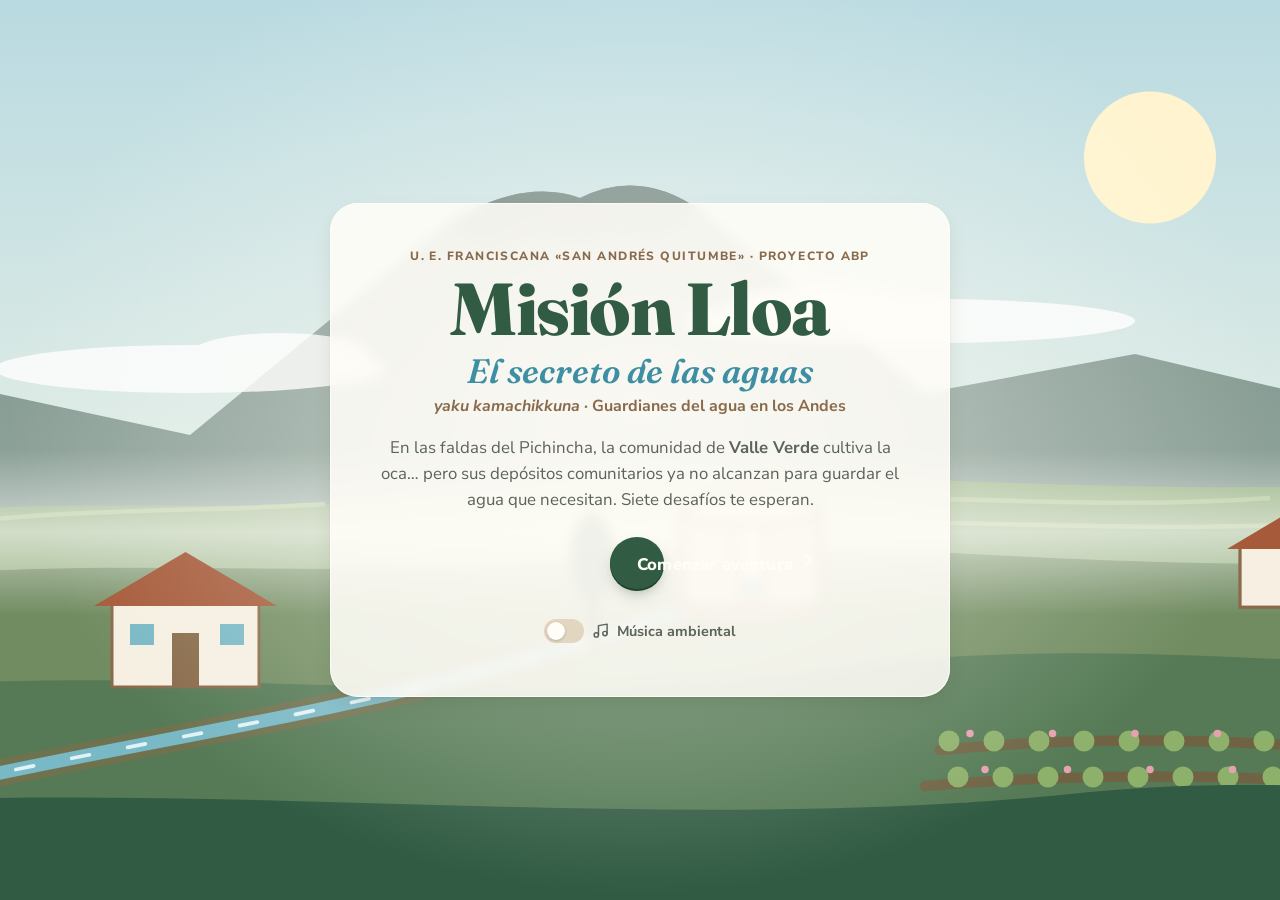
==== escape-room/index.html @ 8854a11a "Add Misión Lloa educational escape room Static HTML/CSS/JS game with 7 challenges built from the ABP" ====
<!DOCTYPE html>
<html lang="es">
<head>
  <meta charset="UTF-8" />
  <meta name="viewport" content="width=device-width, initial-scale=1" />
  <meta name="theme-color" content="#315B43" />
  <title>Misión Lloa: El secreto de las aguas</title>
  <meta name="description" content="Escape room educativo: ayuda a la comunidad Valle Verde de Lloa a resolver su problema de almacenamiento de agua." />
  <link rel="icon" href="data:image/svg+xml,%3Csvg xmlns='http://www.w3.org/2000/svg' viewBox='0 0 24 24'%3E%3Cpath d='M12 2s7 8 7 13a7 7 0 0 1-14 0c0-5 7-13 7-13z' fill='%2379B8C5'/%3E%3C/svg%3E" />
  <!-- Fuentes opcionales: si no hay internet se usan fuentes del sistema -->
  <link rel="preconnect" href="https://fonts.googleapis.com" />
  <link rel="preconnect" href="https://fonts.gstatic.com" crossorigin />
  <link href="https://fonts.googleapis.com/css2?family=Fraunces:opsz,wght@9..144,600;9..144,800&family=Nunito+Sans:wght@400;600;700;800&display=swap" rel="stylesheet" />
  <link rel="stylesheet" href="css/styles.css" />
</head>
<body>
  <main id="app" aria-live="off"></main>
  <noscript>Este juego necesita JavaScript activado.</noscript>
  <script src="js/dialogue.js"></script>
  <script src="js/missions.js"></script>
  <script src="js/game.js"></script>
  <script src="js/audio.js"></script>
  <script src="js/main.js"></script>
</body>
</html>
---- escape-room/css/styles.css ----
/* =========================================================
   styles.css — Misión Lloa: El secreto de las aguas
   Para cambiar colores, edita las variables de :root
   ========================================================= */
:root {
  --forest: #315B43;
  --forest-d: #23432F;
  --moss: #718C61;
  --sage: #B7C99A;
  --beige: #F3EBDD;
  --earth: #896B4B;
  --water: #79B8C5;
  --water-d: #3E8FA3;
  --cream: #FFFDF7;
  --ochre: #D9913A;
  --red: #B23A48;
  --ink: #23302A;
  --ink-2: #5B635A;
  --line: #E2D6C1;
  --good: #3F7D4E;
  --bad: #B23A48;
  --warn: #9A6A1E;
  --r: 18px;
  --shadow: 0 1px 2px rgb(49 40 26 / .06), 0 8px 24px -8px rgb(49 40 26 / .18);
  --ease-out: cubic-bezier(0.23, 1, 0.32, 1);
  --ease-io: cubic-bezier(0.77, 0, 0.175, 1);
  --display: 'Fraunces', Georgia, 'Times New Roman', serif;
  --body: 'Nunito Sans', system-ui, -apple-system, 'Segoe UI', Roboto, sans-serif;
}

* { box-sizing: border-box; }
html { -webkit-text-size-adjust: 100%; }
body {
  margin: 0; min-height: 100dvh; background: var(--beige); color: var(--ink);
  font: 16px/1.55 var(--body); -webkit-font-smoothing: antialiased;
}
button, input, textarea { font: inherit; color: inherit; }
button { cursor: pointer; }
h1, h2, h3, h4 { margin: 0; line-height: 1.15; }
p { margin: 0; }
:focus-visible { outline: 3px solid var(--ochre); outline-offset: 2px; border-radius: 8px; }

.ic { width: 1.2em; height: 1.2em; fill: none; stroke: currentColor; stroke-width: 2; stroke-linecap: round; stroke-linejoin: round; flex: none; }
.eyebrow { font-size: .75rem; font-weight: 800; letter-spacing: .12em; text-transform: uppercase; color: var(--earth); }
.h1 { font: 800 clamp(2rem, 5vw, 3rem)/1.05 var(--display); color: var(--forest); }
.h2 { font: 800 clamp(1.5rem, 3.5vw, 2.1rem)/1.1 var(--display); color: var(--forest); }

/* ---------- Botones ---------- */
.btn {
  display: inline-flex; align-items: center; justify-content: center; gap: .45em;
  min-height: 44px; padding: .65em 1.25em; border-radius: 999px; border: 0;
  font-weight: 800; letter-spacing: .01em; white-space: nowrap;
  transition: transform 160ms var(--ease-out), background-color 200ms ease, box-shadow 200ms ease;
}
.btn:active { transform: scale(.97); }
.btn.primary { background: var(--forest); color: var(--cream); box-shadow: 0 2px 0 var(--forest-d), 0 8px 18px -8px rgb(35 67 47 / .6); }
.btn.ghost { background: rgb(255 253 247 / .8); color: var(--forest); box-shadow: inset 0 0 0 2px var(--sage); }
.btn.lg { min-height: 52px; padding: .8em 1.6em; font-size: 1.05rem; }
.btn.sm { min-height: 38px; padding: .45em .95em; font-size: .9rem; }
.btn[hidden] { display: none; }
@media (hover: hover) and (pointer: fine) {
  .btn.primary:hover { background: var(--forest-d); }
  .btn.ghost:hover { background: var(--cream); }
}
.actions { display: flex; flex-wrap: wrap; gap: .75rem; margin-top: 1.5rem; }
.actions.center { justify-content: center; }

/* ---------- Pantallas ---------- */
.screen { position: relative; min-height: 100dvh; animation: screen-in 420ms var(--ease-out) both; }
@keyframes screen-in { from { opacity: 0; transform: translateY(10px); } }
.bg { position: fixed; inset: 0; z-index: -1; }
.bg .land, .map-bg .land { width: 100%; height: 100%; display: block; }
.bg.soft::after { content: ''; position: absolute; inset: 0; background: rgb(243 235 221 / .72); }
.flow { animation: flow 3s linear infinite; }
@keyframes flow { to { stroke-dashoffset: -76; } }
.cloud { animation: drift 40s ease-in-out infinite alternate; }
@keyframes drift { to { transform: translateX(40px); } }

/* ---------- A · Bienvenida ---------- */
.welcome { display: grid; place-items: center; padding: 24px 16px; }
.welcome .bg::after { content: ''; position: absolute; inset: 0; background: radial-gradient(ellipse at 50% 45%, rgb(255 253 247 / .55), transparent 70%); }
.welcome-card {
  width: min(620px, 100%); text-align: center; padding: clamp(24px, 5vw, 44px);
  background: rgb(255 253 247 / .88); backdrop-filter: blur(6px); -webkit-backdrop-filter: blur(6px);
  border-radius: 28px; box-shadow: var(--shadow), inset 0 0 0 1px rgb(255 255 255 / .7);
}
.title { font: 800 clamp(2.6rem, 9vw, 4.6rem)/.95 var(--display); color: var(--forest); margin: .5rem 0 .4rem; letter-spacing: -.02em; }
.title span { display: block; font-size: .46em; font-weight: 600; font-style: italic; color: var(--water-d); letter-spacing: 0; margin-top: .35em; }
.kichwa { color: var(--earth); font-weight: 700; }
.lead { margin-top: 1rem; color: var(--ink-2); font-size: 1.05rem; text-wrap: pretty; }
.welcome .actions { justify-content: center; }
.switch { display: inline-flex; align-items: center; gap: .5rem; margin-top: 1.25rem; font-size: .9rem; font-weight: 700; color: var(--ink-2); cursor: pointer; min-height: 44px; }
.switch input { position: absolute; opacity: 0; width: 1px; height: 1px; }
.switch .track { width: 40px; height: 24px; border-radius: 99px; background: var(--line); position: relative; transition: background-color 200ms ease; }
.switch .track span { position: absolute; top: 3px; left: 3px; width: 18px; height: 18px; border-radius: 50%; background: var(--cream); box-shadow: 0 1px 3px rgb(0 0 0 / .2); transition: transform 200ms var(--ease-out); }
.switch input:checked + .track { background: var(--moss); }
.switch input:checked + .track span { transform: translateX(16px); }
.switch input:focus-visible + .track { outline: 3px solid var(--ochre); outline-offset: 2px; }

/* ---------- Avatares ---------- */
.avatar { display: inline-block; width: 56px; aspect-ratio: 1; border-radius: 50%; overflow: hidden; flex: none; box-shadow: 0 0 0 3px var(--cream), 0 0 0 5px var(--c, var(--sage)); background: var(--cream); }
.avatar svg, .avatar img { width: 100%; height: 100%; display: block; object-fit: cover; }
.avatar.lg { width: 84px; }
.avatar.xl { width: 112px; }

/* ---------- B · Personajes ---------- */
.characters .wrap { width: min(1100px, 100%); margin: 0 auto; padding: 40px 16px 56px; text-align: center; }
.cast-grid { display: grid; grid-template-columns: repeat(auto-fill, minmax(240px, 1fr)); gap: 16px; margin-top: 28px; text-align: left; }
.char-card {
  display: flex; gap: 14px; align-items: flex-start; padding: 18px; border-radius: var(--r);
  background: var(--cream); box-shadow: var(--shadow); border-top: 4px solid var(--c);
  animation: rise 420ms var(--ease-out) both; animation-delay: calc(var(--i) * 55ms);
}
@keyframes rise { from { opacity: 0; transform: translateY(12px); } }
.char-card h3 { font: 800 1.2rem var(--display); color: var(--ink); }
.char-card .role { font-size: .8rem; font-weight: 800; color: var(--c); text-transform: uppercase; letter-spacing: .06em; margin: 2px 0 6px; }
.char-card p:last-child { font-size: .93rem; color: var(--ink-2); }

/* ---------- C · Historia ---------- */
.story { display: flex; flex-direction: column; justify-content: flex-end; padding: 16px; gap: 16px; }
.story-label { position: absolute; top: 16px; left: 16px; padding: .35em .9em; border-radius: 99px; background: rgb(255 253 247 / .85); font-weight: 800; font-size: .8rem; letter-spacing: .1em; text-transform: uppercase; color: var(--earth); }
.stage { display: flex; justify-content: center; align-items: flex-end; gap: clamp(6px, 2vw, 22px); flex-wrap: wrap; padding-top: 56px; flex: 1; align-content: flex-end; }
.actor { display: flex; flex-direction: column; align-items: center; gap: 6px; opacity: .45; transform: translateY(6px) scale(.92); filter: saturate(.6); transition: opacity 300ms ease, transform 300ms var(--ease-out), filter 300ms ease; }
.actor-name { font-size: .78rem; font-weight: 800; background: rgb(255 253 247 / .85); padding: .1em .6em; border-radius: 99px; }
.actor.on { opacity: 1; transform: translateY(-6px) scale(1.06); filter: none; }
.dlg {
  width: min(860px, 100%); margin: 0 auto; display: flex; gap: 18px; align-items: flex-start;
  background: var(--cream); border-radius: 24px; padding: 20px; box-shadow: var(--shadow); border: 2px solid var(--line);
}
.dlg-body { flex: 1; min-width: 0; }
.dlg-name, .who { font: 800 1.15rem var(--display); color: var(--forest); }
.dlg-name small, .who small { font: 700 .75rem var(--body); color: var(--earth); text-transform: uppercase; letter-spacing: .08em; margin-left: .4em; }
.dlg-text { margin-top: .4rem; font-size: 1.12rem; min-height: 3.4em; text-wrap: pretty; }
.in { animation: text-in 320ms var(--ease-out); }
@keyframes text-in { from { opacity: 0; transform: translateY(4px); filter: blur(2px); } }
.dlg-actions { display: flex; align-items: center; gap: .6rem; margin-top: 1rem; justify-content: flex-end; }
.dlg-count { margin-right: auto; font-size: .85rem; font-weight: 700; color: var(--ink-2); font-variant-numeric: tabular-nums; }

/* ---------- HUD ---------- */
.hud {
  position: sticky; top: 0; z-index: 20; display: flex; align-items: center; gap: 8px;
  padding: 8px max(12px, env(safe-area-inset-left)); background: rgb(255 253 247 / .92);
  backdrop-filter: blur(8px); -webkit-backdrop-filter: blur(8px); border-bottom: 1px solid var(--line);
}
.hud-brand { display: flex; align-items: center; gap: 6px; background: none; border: 0; font: 800 1.05rem var(--display); color: var(--forest); min-height: 44px; padding: 0 6px; white-space: nowrap; }
.hud-brand .ic { color: var(--water-d); }
.hud-progress { flex: 1; display: flex; align-items: center; gap: 8px; max-width: 260px; margin-left: auto; font-weight: 800; font-size: .85rem; color: var(--ink-2); font-variant-numeric: tabular-nums; }
.bar { flex: 1; height: 10px; border-radius: 99px; background: var(--line); overflow: hidden; }
.bar i { display: block; height: 100%; background: linear-gradient(90deg, var(--water), var(--moss)); transform-origin: left; transition: transform 600ms var(--ease-out); }
.hud-stat { display: flex; align-items: center; gap: 4px; font-weight: 800; font-variant-numeric: tabular-nums; padding: 0 6px; }
.hud-stat .ic { color: var(--ochre); }
.hud-btn { position: relative; display: grid; place-items: center; width: 44px; height: 44px; border-radius: 12px; border: 0; background: transparent; color: var(--forest); transition: background-color 150ms ease, transform 160ms var(--ease-out); }
.hud-btn:active { transform: scale(.94); }
@media (hover: hover) and (pointer: fine) { .hud-btn:hover { background: var(--beige); } }
.badge { position: absolute; top: 4px; right: 3px; min-width: 18px; height: 18px; padding: 0 4px; border-radius: 99px; background: var(--ochre); color: #fff; font-size: .7rem; font-weight: 800; display: grid; place-items: center; }

/* ---------- D · Mapa ---------- */
.map { padding: 20px 16px 40px; width: min(1180px, 100%); margin: 0 auto; }
.map-head { display: flex; justify-content: space-between; align-items: flex-end; gap: 12px; flex-wrap: wrap; margin-bottom: 16px; }
.map-sub { color: var(--ink-2); font-weight: 600; }
.map-wrap { position: relative; aspect-ratio: 16 / 10; border-radius: 26px; overflow: hidden; box-shadow: var(--shadow); border: 4px solid var(--cream); }
.map-bg { position: absolute; inset: 0; }
.map-bg::after { content: ''; position: absolute; inset: 0; background: linear-gradient(180deg, transparent 40%, rgb(35 67 47 / .18)); }
.trail { position: absolute; inset: 0; width: 100%; height: 100%; }
.trail polyline { fill: none; vector-effect: non-scaling-stroke; stroke-linecap: round; stroke-linejoin: round; }
.t-base { stroke: var(--cream); stroke-width: 5; stroke-dasharray: 2 12; opacity: .95; }
.t-done { stroke: var(--water); stroke-width: 6; }
.t-m { display: none; }
.node {
  position: absolute; left: var(--x); top: var(--y); transform: translate(-50%, -50%);
  display: flex; flex-direction: column; align-items: center; gap: 6px; background: none; border: 0; padding: 0; width: 150px;
}
.node-dot {
  position: relative; display: grid; place-items: center; width: 58px; height: 58px; border-radius: 50%;
  background: var(--cream); color: var(--forest); box-shadow: 0 0 0 4px var(--sage), 0 6px 16px -4px rgb(0 0 0 / .35);
  transition: transform 200ms var(--ease-out);
}
.node-dot .ic { width: 26px; height: 26px; }
.node-label { background: rgb(255 253 247 / .94); border-radius: 12px; padding: 4px 10px; text-align: center; line-height: 1.2; box-shadow: 0 2px 8px -2px rgb(0 0 0 / .2); }
.node-label b { display: block; font-size: .82rem; color: var(--ink); }
.node-label small { font-size: .72rem; font-weight: 700; color: var(--earth); }
.node.is-open .node-dot { background: var(--forest); color: var(--cream); box-shadow: 0 0 0 4px var(--cream), 0 0 0 8px var(--water), 0 8px 20px -4px rgb(0 0 0 / .4); animation: pulse 2.2s ease-in-out infinite; }
@keyframes pulse { 50% { box-shadow: 0 0 0 4px var(--cream), 0 0 0 14px rgb(121 184 197 / .35), 0 8px 20px -4px rgb(0 0 0 / .4); } }
.node.is-done .node-dot { background: var(--sage); color: var(--forest); }
.node-ok { position: absolute; right: -4px; bottom: -4px; width: 24px; height: 24px; border-radius: 50%; background: var(--good); color: #fff; display: grid; place-items: center; box-shadow: 0 0 0 2px var(--cream); }
.node-ok .ic { width: 14px; height: 14px; stroke-width: 3; }
.node.is-locked .node-dot { background: #E9E3D7; color: #9A9184; box-shadow: 0 0 0 4px rgb(255 253 247 / .7); }
.node.is-locked .node-label { opacity: .8; }
.node.is-locked { cursor: not-allowed; }
@media (hover: hover) and (pointer: fine) { .node.is-open:hover .node-dot, .node.is-done:hover .node-dot { transform: scale(1.07); } }
.node:active .node-dot { transform: scale(.95); }
.map-legend { display: flex; flex-wrap: wrap; align-items: center; gap: 16px; margin-top: 14px; font-size: .88rem; font-weight: 700; color: var(--ink-2); }
.map-legend .btn { margin-left: auto; }
.lg { display: inline-block; width: 14px; height: 14px; border-radius: 50%; margin-right: 6px; vertical-align: -2px; }
.lg.open { background: var(--forest); box-shadow: 0 0 0 3px var(--water); }
.lg.done { background: var(--sage); }
.lg.locked { background: #E9E3D7; box-shadow: inset 0 0 0 2px #C9C0B1; }

/* ---------- E · Desafío ---------- */
.mission { padding: 16px 16px 48px; width: min(1240px, 100%); margin: 0 auto; }
.m-top { display: flex; align-items: center; gap: 14px; margin-bottom: 16px; flex-wrap: wrap; }
.m-title { flex: 1; min-width: 200px; }
.m-title h2 { font: 800 clamp(1.4rem, 3vw, 1.9rem) var(--display); color: var(--forest); }
.dots { display: flex; gap: 6px; list-style: none; margin: 0; padding: 0; }
.dots li { width: 26px; height: 8px; border-radius: 99px; background: var(--line); transition: background-color 300ms ease, width 300ms var(--ease-out); }
.dots li.now { background: var(--water); width: 38px; }
.dots li.done { background: var(--moss); }
.m-grid { display: grid; grid-template-columns: minmax(280px, .85fr) 1.4fr; gap: 20px; align-items: start; }
.m-scene {
  position: sticky; top: 76px; border-radius: 24px; overflow: hidden; min-height: 460px; display: flex; flex-direction: column;
  justify-content: flex-end; padding: 18px; box-shadow: var(--shadow); isolation: isolate;
}
.m-scene .bg { position: absolute; z-index: -1; }
.speaker { align-self: center; margin-bottom: -18px; z-index: 1; animation: rise 400ms var(--ease-out); }
.speaker .avatar { box-shadow: 0 0 0 5px var(--cream), 0 0 0 8px var(--c), 0 10px 24px -6px rgb(0 0 0 / .35); }
.bubble { background: var(--cream); border-radius: 20px; padding: 26px 18px 16px; box-shadow: 0 6px 18px -8px rgb(0 0 0 / .3); }
.said { margin-top: .35rem; font-size: 1.04rem; text-wrap: pretty; }
#bubble-act { display: flex; justify-content: flex-end; margin-top: .75rem; }
#bubble-act:empty { display: none; }
.m-panel { min-width: 0; }
.panel-wait { display: grid; place-items: center; gap: 10px; min-height: 320px; border-radius: 24px; border: 2px dashed var(--line); color: var(--ink-2); font-weight: 700; text-align: center; padding: 24px; }
.panel-wait .ic { width: 40px; height: 40px; color: var(--water); animation: bob 1.6s ease-in-out infinite; }
.panel-wait.done .ic { color: var(--good); animation: none; }
@keyframes bob { 50% { transform: translateY(-6px); } }

.step { background: var(--cream); border-radius: 24px; padding: clamp(18px, 3vw, 28px); box-shadow: var(--shadow); animation: rise 360ms var(--ease-out); }
.step-head { margin-bottom: 18px; }
.kicker { font-size: .78rem; font-weight: 800; color: var(--earth); text-transform: uppercase; letter-spacing: .08em; display: flex; align-items: center; gap: 8px; flex-wrap: wrap; }
.tag-en { display: inline-flex; align-items: center; gap: 4px; background: var(--water); color: #11343D; padding: .15em .6em; border-radius: 99px; letter-spacing: .04em; }
.step-head h3 { font: 800 1.5rem var(--display); color: var(--forest); margin-top: 4px; }
.prompt { color: var(--ink-2); margin-top: 6px; text-wrap: pretty; }
.step-foot { display: flex; align-items: center; gap: 12px; margin-top: 22px; padding-top: 16px; border-top: 1px solid var(--line); flex-wrap: wrap; }
.fb { flex: 1; min-width: 180px; font-weight: 700; min-height: 1.5em; }
.fb.good { color: var(--good); }
.fb.bad { color: var(--bad); }
.fb.warn { color: var(--warn); }
.step-body.locked { pointer-events: none; }
.step-body.locked .hs-scene, .step-body.locked .place, .step-body.locked .q { opacity: .92; }

/* Pistas (hotspots) */
.hs-scene { position: relative; aspect-ratio: 2 / 1; border-radius: 18px; overflow: hidden; background: #B9DAE1; }
.hs-scene .land { width: 100%; height: 100%; display: block; }
.hs { position: absolute; transform: translate(-50%, -50%); width: 48px; height: 48px; border-radius: 50%; border: 0; background: transparent; padding: 0; display: grid; place-items: center; }
.hs span { width: 22px; height: 22px; border-radius: 50%; background: var(--ochre); box-shadow: 0 0 0 4px rgb(255 253 247 / .9); animation: ping 1.8s var(--ease-out) infinite; }
@keyframes ping { 0% { box-shadow: 0 0 0 4px rgb(255 253 247 / .9), 0 0 0 4px rgb(217 145 58 / .6); } 100% { box-shadow: 0 0 0 4px rgb(255 253 247 / .9), 0 0 0 22px rgb(217 145 58 / 0); } }
.hs.found span { background: var(--good); animation: none; }
.hs-count { margin-top: 12px; font-weight: 800; color: var(--earth); }
.hs-list { margin: 8px 0 0; padding-left: 1.2em; display: grid; gap: 6px; font-size: .95rem; }
.hs-list li { animation: rise 300ms var(--ease-out); }

/* Preguntas */
.sources { display: grid; gap: 10px; margin-bottom: 18px; }
.sources blockquote { margin: 0; padding: 12px 16px; border-left: 4px solid var(--earth); background: var(--beige); border-radius: 0 12px 12px 0; }
.sources cite { display: block; font-style: normal; font-weight: 800; font-size: .82rem; color: var(--earth); }
.sources p { font-family: var(--display); font-style: italic; margin-top: 4px; }
.q { border: 0; margin: 0 0 18px; padding: 0; }
.q:last-child { margin-bottom: 0; }
.q legend { font-weight: 800; margin-bottom: 10px; padding: 0; }
.opt { position: relative;
  display: flex; align-items: center; gap: 12px; padding: 12px 14px; margin-bottom: 8px; border-radius: 14px; cursor: pointer;
  background: #fff; box-shadow: inset 0 0 0 2px var(--line); transition: box-shadow 150ms ease, background-color 150ms ease, transform 160ms var(--ease-out);
}
.opt:active { transform: scale(.99); }
.opt input { position: absolute; opacity: 0; width: 1px; height: 1px; }
.opt-l { display: grid; place-items: center; width: 32px; height: 32px; border-radius: 10px; background: var(--beige); font-weight: 800; color: var(--earth); flex: none; transition: background-color 150ms ease, color 150ms ease; }
.opt:has(input:checked) { box-shadow: inset 0 0 0 2px var(--water-d); background: #F1F8F9; }
.opt:has(input:checked) .opt-l { background: var(--water-d); color: #fff; }
.opt:has(input:focus-visible) { outline: 3px solid var(--ochre); outline-offset: 2px; }
.opt.right { box-shadow: inset 0 0 0 2px var(--good); background: #EEF6EF; }
.opt.right .opt-l { background: var(--good); color: #fff; }
.opt.wrong { box-shadow: inset 0 0 0 2px var(--bad); background: #FBEFF0; }
.opt.wrong .opt-l { background: var(--bad); color: #fff; }
@media (hover: hover) and (pointer: fine) { .opt:hover { box-shadow: inset 0 0 0 2px var(--sage); } }

/* Cálculos */
.table-wrap { overflow-x: auto; margin-bottom: 14px; border-radius: 14px; box-shadow: inset 0 0 0 1px var(--line); }
table { border-collapse: collapse; width: 100%; font-size: .92rem; font-variant-numeric: tabular-nums; }
th, td { padding: 9px 12px; text-align: left; border-bottom: 1px solid var(--line); }
th { background: var(--beige); font-weight: 800; color: var(--forest); font-size: .82rem; }
td:not(:first-child), th:not(:first-child) { text-align: center; }
tr:last-child td { border-bottom: 0; }
.formula { display: inline-flex; align-items: center; gap: 8px; padding: 8px 14px; border-radius: 12px; background: #EAF4F6; color: #1E4A57; font-weight: 800; margin-bottom: 16px; }
.num-layout.with-tank { display: grid; grid-template-columns: 210px 1fr; gap: 20px; align-items: center; }
.nums { display: grid; gap: 12px; }
.num { display: flex; align-items: center; justify-content: space-between; gap: 12px; padding: 10px 12px 10px 16px; border-radius: 14px; background: #fff; box-shadow: inset 0 0 0 2px var(--line); transition: box-shadow 150ms ease; }
.num-label { font-weight: 700; }
.num-in { display: flex; align-items: center; gap: 6px; flex: none; }
.num-in input { width: 96px; min-height: 44px; padding: 8px 10px; border-radius: 10px; border: 2px solid var(--line); background: var(--cream); text-align: right; font-weight: 800; font-size: 1.05rem; font-variant-numeric: tabular-nums; transition: border-color 150ms ease; }
.num-in input:focus { border-color: var(--water-d); outline: none; }
.num-in em { font-style: normal; font-weight: 800; color: var(--earth); min-width: 2.6em; }
.num.right { box-shadow: inset 0 0 0 2px var(--good); background: #EEF6EF; }
.num.wrong { box-shadow: inset 0 0 0 2px var(--bad); background: #FBEFF0; }
.sum { font-weight: 800; color: var(--ink-2); padding: 4px 4px 0; font-variant-numeric: tabular-nums; }
.sum.ok { color: var(--good); }
.tank { margin: 0; text-align: center; }
.tank svg { width: 100%; max-width: 210px; display: block; margin: 0 auto; }
.tank figcaption { font-size: .8rem; color: var(--ink-2); margin-top: 6px; }
.tank-water { transform-box: fill-box; transform-origin: 50% 100%; transform: scaleY(0); transition: transform 1000ms var(--ease-io); }
.tk-l { font: 800 11px var(--body); fill: var(--ink-2); }
.tk-l.red { fill: var(--red); }
.tk-q { font: 800 46px var(--display); fill: var(--line); transition: opacity 300ms ease; }
.tank-marks { opacity: 0; transition: opacity 400ms ease 300ms; }
.tank.revealed .tank-marks { opacity: 1; }
.tank.revealed .tk-q { opacity: 0; }

/* Arrastrar y soltar */
.clues { list-style: none; margin: 0 0 16px; padding: 14px 16px; border-radius: 14px; background: var(--beige); display: grid; gap: 8px; }
.clues li { display: flex; gap: 10px; align-items: flex-start; font-weight: 600; }
.clues .ic { color: var(--ochre); margin-top: 2px; }
.place { display: grid; gap: 14px; }
.pool { display: flex; flex-wrap: wrap; gap: 8px; padding: 14px; border-radius: 16px; background: var(--beige); min-height: 72px; align-content: flex-start; }
.pool-hint { width: 100%; font-size: .82rem; font-weight: 700; color: var(--ink-2); }
.zones { display: grid; gap: 10px; }
.mode-match .zones { grid-template-columns: repeat(auto-fit, minmax(170px, 1fr)); }
.mode-classify .zones { grid-template-columns: repeat(auto-fit, minmax(220px, 1fr)); }
.zone:not(.pool) {
  border-radius: 16px; padding: 12px; background: #fff; box-shadow: inset 0 0 0 2px var(--line);
  transition: box-shadow 150ms ease, background-color 150ms ease; display: flex; flex-direction: column; gap: 8px; min-height: 96px;
}
.zone-head b { font-weight: 800; color: var(--forest); }
.zone-head small { display: block; font-size: .8rem; color: var(--ink-2); font-weight: 600; }
.zone-slot { flex: 1; display: flex; flex-direction: column; gap: 8px; min-height: 48px; border-radius: 12px; border: 2px dashed var(--line); padding: 6px; }
.zone.tone-good .zone-head b { color: var(--good); }
.zone.tone-bad .zone-head b { color: var(--bad); }
.mode-order .zone:not(.pool) { flex-direction: row; align-items: center; min-height: 0; padding: 8px; }
.mode-order .zone-head b { display: grid; place-items: center; width: 36px; height: 36px; border-radius: 50%; background: var(--forest); color: var(--cream); font-family: var(--display); }
.mode-order .zone-slot { min-height: 52px; }
.zone.over { box-shadow: inset 0 0 0 3px var(--water-d); background: #F1F8F9; }
.picking .zone:not(.pool) { box-shadow: inset 0 0 0 2px var(--water); cursor: pointer; }
.chip {
  position: relative; touch-action: none; user-select: none; -webkit-user-select: none; text-align: left;
  min-height: 44px; padding: 10px 14px; border-radius: 12px; border: 0; background: var(--cream); font-weight: 700; font-size: .93rem; line-height: 1.3;
  box-shadow: 0 1px 0 var(--line), 0 0 0 2px var(--line) inset, 0 4px 10px -6px rgb(0 0 0 / .25); cursor: grab;
  transition: box-shadow 150ms ease, background-color 150ms ease, opacity 150ms ease;
}
.chip.selected { box-shadow: 0 0 0 3px var(--water-d) inset, 0 6px 14px -6px rgb(62 143 163 / .6); background: #F1F8F9; }
.chip.dragging { z-index: 50; cursor: grabbing; box-shadow: 0 0 0 2px var(--water-d) inset, 0 16px 30px -10px rgb(0 0 0 / .45); opacity: .96; }
.chip.right { box-shadow: 0 0 0 2px var(--good) inset; background: #EEF6EF; }
.chip.wrong { box-shadow: 0 0 0 2px var(--bad) inset; background: #FBEFF0; }

/* Decisión */
.keydata { display: grid; grid-template-columns: repeat(auto-fit, minmax(110px, 1fr)); gap: 8px; margin-bottom: 20px; }
.keydata span { padding: 10px 12px; border-radius: 14px; background: #EAF4F6; display: flex; flex-direction: column; }
.keydata small { font-size: .72rem; font-weight: 800; color: #1E4A57; text-transform: uppercase; letter-spacing: .05em; }
.keydata b { font: 800 1.3rem var(--display); color: #1E4A57; font-variant-numeric: tabular-nums; }
.dec { margin-bottom: 22px; }
.dec h4 { display: flex; align-items: center; gap: 10px; font: 800 1.1rem var(--display); color: var(--forest); margin-bottom: 12px; }
.dec h4 > span { display: grid; place-items: center; width: 28px; height: 28px; border-radius: 50%; background: var(--forest); color: var(--cream); font-size: .9rem; flex: none; }
.dec h4 small { font: 700 .82rem var(--body); color: var(--ink-2); }
.props { display: grid; gap: 8px; }
.prop { position: relative; display: flex; flex-direction: column; gap: 6px; padding: 12px 14px; border-radius: 14px; background: #fff; box-shadow: inset 0 0 0 2px var(--line); cursor: pointer; transition: box-shadow 150ms ease, background-color 150ms ease; }
.prop input { position: absolute; opacity: 0; width: 1px; height: 1px; }
.prop-n { font-weight: 800; }
.prop-tags { display: flex; flex-wrap: wrap; gap: 6px; }
.prop-tags i { display: inline-flex; align-items: center; gap: 4px; font-style: normal; font-size: .76rem; font-weight: 800; padding: 3px 9px; border-radius: 99px; background: #EEF6EF; color: var(--good); }
.prop-tags i .ic { width: 12px; height: 12px; stroke-width: 3; }
.prop-tags i.no { background: #FBEFF0; color: var(--bad); }
.prop:has(input:checked) { box-shadow: inset 0 0 0 3px var(--water-d); background: #F1F8F9; }
.prop:has(input:focus-visible) { outline: 3px solid var(--ochre); outline-offset: 2px; }
.ev-pick, .pledge { display: grid; gap: 8px; }
.evp { position: relative; display: flex; gap: 12px; align-items: flex-start; padding: 12px 14px; border-radius: 14px; background: #fff; box-shadow: inset 0 0 0 2px var(--line); cursor: pointer; transition: box-shadow 150ms ease, background-color 150ms ease; }
.evp input { position: absolute; opacity: 0; width: 1px; height: 1px; }
.evp-box { display: grid; place-items: center; width: 26px; height: 26px; border-radius: 8px; box-shadow: inset 0 0 0 2px var(--sage); color: transparent; flex: none; margin-top: 1px; transition: background-color 150ms ease, color 150ms ease; }
.evp-box .ic { width: 16px; height: 16px; stroke-width: 3; }
.evp-t { display: flex; flex-direction: column; gap: 2px; min-width: 0; }
.evp-t small { font-size: .72rem; font-weight: 800; color: var(--earth); text-transform: uppercase; letter-spacing: .05em; }
.evp-t > span { font-size: .88rem; color: var(--ink-2); }
.evp:has(input:checked) { box-shadow: inset 0 0 0 2px var(--moss); background: #F3F7EE; }
.evp:has(input:checked) .evp-box { background: var(--moss); color: #fff; }
.evp:has(input:focus-visible) { outline: 3px solid var(--ochre); outline-offset: 2px; }
textarea, .name-in input {
  width: 100%; border-radius: 14px; border: 2px solid var(--line); background: #fff; padding: 12px 14px; resize: vertical; line-height: 1.5; transition: border-color 150ms ease;
}
textarea:focus, .name-in input:focus { outline: none; border-color: var(--water-d); }
.counter { font-size: .82rem; color: var(--ink-2); margin-top: 4px; font-weight: 700; font-variant-numeric: tabular-nums; }
.rubric { margin-top: 10px; font-size: .9rem; }
.rubric summary { cursor: pointer; font-weight: 800; color: var(--water-d); min-height: 32px; display: flex; align-items: center; }
.rubric ul { margin: 6px 0 0; padding-left: 1.2em; color: var(--ink-2); display: grid; gap: 4px; }
.result { border-radius: 18px; padding: 16px; animation: rise 300ms var(--ease-out); }
.result.pass { background: #EEF6EF; box-shadow: inset 0 0 0 2px var(--good); }
.result.fail { background: #FDF4E6; box-shadow: inset 0 0 0 2px var(--ochre); }
.result-score { font-weight: 800; margin-bottom: 10px; }
.result-score b { font: 800 1.8rem var(--display); }
.rb { display: grid; grid-template-columns: 110px 1fr 54px; gap: 10px; align-items: center; font-size: .88rem; font-weight: 700; margin-bottom: 6px; font-variant-numeric: tabular-nums; }
.rb-bar { height: 10px; border-radius: 99px; background: rgb(0 0 0 / .08); overflow: hidden; }
.rb-bar i { display: block; height: 100%; background: var(--moss); transform-origin: left; animation: grow 700ms var(--ease-out) both; }
@keyframes grow { from { transform: scaleX(0); } }
.rb b { text-align: right; }
.tips { margin: 10px 0 0; padding-left: 1.2em; font-size: .9rem; display: grid; gap: 4px; }
.name-in { display: grid; gap: 6px; margin-top: 8px; font-weight: 800; }
.name-in input { min-height: 48px; resize: none; }

/* ---------- Recompensa ---------- */
.reward { position: fixed; inset: 0; z-index: 60; display: grid; place-items: center; padding: 16px; background: rgb(35 48 42 / .55); backdrop-filter: blur(3px); -webkit-backdrop-filter: blur(3px); animation: fade 250ms ease both; overflow-y: auto; }
@keyframes fade { from { opacity: 0; } }
.reward-card { width: min(520px, 100%); background: var(--cream); border-radius: 28px; padding: 28px 22px 24px; text-align: center; box-shadow: 0 30px 60px -20px rgb(0 0 0 / .5); animation: pop 420ms var(--ease-out) both; }
@keyframes pop { from { opacity: 0; transform: scale(.94) translateY(10px); } }
.reward-card h2 { font: 800 1.7rem var(--display); color: var(--forest); margin-top: 4px; }
.splash { position: relative; width: 84px; height: 84px; margin: 0 auto 14px; border-radius: 50%; background: var(--water); color: #fff; display: grid; place-items: center; }
.splash > .ic { width: 42px; height: 42px; stroke-width: 3; }
.splash i { position: absolute; left: 50%; top: 50%; width: 10px; height: 14px; margin: -7px -5px; border-radius: 50% 50% 50% 50% / 60% 60% 40% 40%; background: var(--water); animation: burst 800ms var(--ease-out) both; }
@keyframes burst { from { transform: rotate(var(--a)) translateY(0) scale(.4); opacity: 1; } to { transform: rotate(var(--a)) translateY(calc(var(--d) * -1)) scale(1); opacity: 0; } }
.pts { font: 800 2.4rem var(--display); color: var(--ochre); margin: 8px 0 14px; font-variant-numeric: tabular-nums; }
.pts small { font: 700 1rem var(--body); color: var(--ink-2); }
.small-title { font-size: .78rem; font-weight: 800; text-transform: uppercase; letter-spacing: .08em; color: var(--earth); margin-bottom: 8px; }
.reward-card .ev { text-align: left; margin-bottom: 10px; }
.reward-card .btn { margin-top: 10px; }

/* ---------- Evidencias ---------- */
.ev { background: #fff; border-radius: 16px; padding: 14px; box-shadow: inset 0 0 0 2px var(--line); }
.ev-top { display: flex; gap: 10px; align-items: flex-start; }
.ev-top > div { flex: 1; min-width: 0; }
.ev-ic { display: grid; place-items: center; width: 36px; height: 36px; border-radius: 10px; background: #FBF0DC; color: var(--ochre); flex: none; }
.ev h4 { font: 800 1.02rem var(--display); color: var(--forest); }
.ev-desc { font-size: .84rem; color: var(--ink-2); }
.ev-m { font-size: .7rem; font-weight: 800; padding: 3px 8px; border-radius: 99px; background: var(--beige); color: var(--earth); white-space: nowrap; }
.ev-info { margin-top: 10px; font-size: .93rem; }
.ev-src { margin-top: 6px; font-size: .76rem; font-weight: 700; color: var(--earth); }
.ev.locked { background: var(--beige); box-shadow: none; border: 2px dashed var(--line); opacity: .75; }
.ev.locked .ev-ic { background: #E9E3D7; color: #9A9184; }

/* ---------- Ventanas (dialog) ---------- */
.sheet { width: min(640px, calc(100% - 24px)); max-height: min(86dvh, 900px); border: 0; padding: 0; border-radius: 24px; background: var(--cream); color: var(--ink); box-shadow: 0 30px 60px -20px rgb(0 0 0 / .5); }
.sheet[open] { animation: pop 300ms var(--ease-out); }
.sheet::backdrop { background: rgb(35 48 42 / .5); }
.sheet-head { position: sticky; top: 0; display: flex; align-items: center; justify-content: space-between; padding: 14px 14px 10px 22px; background: var(--cream); border-bottom: 1px solid var(--line); z-index: 1; }
.sheet-head h2 { font: 800 1.4rem var(--display); color: var(--forest); }
.sheet-head h2 small { font: 800 .9rem var(--body); color: var(--earth); }
.sheet-body { padding: 16px 22px 22px; }
.sheet-sub { color: var(--ink-2); margin-bottom: 12px; font-size: .93rem; }
.ev-list { display: grid; gap: 10px; }
.menu { display: grid; gap: 8px; }
.menu-i { display: flex; align-items: center; gap: 12px; min-height: 56px; padding: 10px 16px; border-radius: 14px; border: 0; background: #fff; box-shadow: inset 0 0 0 2px var(--line); text-align: left; font-weight: 800; color: var(--forest); transition: transform 160ms var(--ease-out); }
.menu-i:active { transform: scale(.98); }
.menu-i span { flex: 1; }
.menu-i b { font-size: .8rem; color: var(--ink-2); }
.menu-i.danger { color: var(--bad); }

/* ---------- Aviso ---------- */
.toast { position: fixed; left: 50%; bottom: max(20px, env(safe-area-inset-bottom)); z-index: 80; transform: translateX(-50%); display: flex; align-items: center; gap: 8px; padding: 12px 18px; border-radius: 99px; background: var(--forest); color: var(--cream); font-weight: 800; box-shadow: 0 12px 30px -10px rgb(0 0 0 / .5); max-width: calc(100% - 32px); transition: opacity 250ms ease, transform 250ms var(--ease-out); animation: toast-in 350ms var(--ease-out); }
.toast .ic { color: var(--ochre); }
.toast.out { opacity: 0; transform: translate(-50%, 8px); }
@keyframes toast-in { from { opacity: 0; transform: translate(-50%, 16px); } }

/* ---------- I · Resultados ---------- */
.results { display: grid; place-items: center; padding: 24px 16px 48px; }
.results-card { width: min(720px, 100%); background: var(--cream); border-radius: 28px; padding: clamp(22px, 4vw, 40px); box-shadow: var(--shadow); text-align: center; }
.rank { display: inline-flex; align-items: center; gap: 6px; margin-top: 10px; padding: 6px 14px; border-radius: 99px; background: #FBF0DC; color: #7A4E12; font-weight: 800; flex-wrap: wrap; justify-content: center; }
.stats { display: grid; grid-template-columns: repeat(4, 1fr); gap: 10px; margin: 22px 0; }
.stats div { background: #fff; border-radius: 16px; padding: 12px; box-shadow: inset 0 0 0 2px var(--line); }
.stats small { display: block; font-size: .72rem; font-weight: 800; text-transform: uppercase; letter-spacing: .06em; color: var(--earth); }
.stats b { font: 800 1.6rem var(--display); color: var(--forest); font-variant-numeric: tabular-nums; }
.stats i, .breakdown i { font-style: normal; font-size: .6em; color: var(--ink-2); }
.breakdown { list-style: none; margin: 0; padding: 0; text-align: left; display: grid; gap: 4px; }
.breakdown li { display: flex; justify-content: space-between; gap: 12px; padding: 8px 12px; border-radius: 10px; background: #fff; font-weight: 700; font-size: .93rem; }
.breakdown b { font-variant-numeric: tabular-nums; }
.final { margin: 22px 0 6px; font: 600 italic 1.15rem/1.45 var(--display); color: var(--forest); text-wrap: pretty; }
.final-en { color: var(--ink-2); font-size: .93rem; }

/* ---------- Responsivo ---------- */
@media (max-width: 899px) {
  .m-grid { grid-template-columns: 1fr; }
  .m-scene { position: relative; top: 0; min-height: 0; padding: 14px; flex-direction: row; align-items: flex-end; gap: 0; }
  .speaker { align-self: flex-start; margin: 0 -14px 0 0; }
  .speaker .avatar.xl { width: 72px; }
  .bubble { flex: 1; padding: 14px 14px 12px 24px; }
  .said { font-size: .98rem; }
}
@media (max-width: 640px) {
  .hide-sm { display: none; }
  .hud { gap: 2px; padding: 6px 8px; }
  .hud-brand span { display: none; }
  .hud-progress { max-width: none; }
  .map-wrap { aspect-ratio: 3 / 4.4; }
  .node { left: var(--mx); top: var(--my); width: 132px; }
  .node-dot { width: 50px; height: 50px; }
  .node-label b { font-size: .76rem; }
  .t-d { display: none; }
  .t-m { display: inline; }
  .map-legend .btn { margin-left: 0; width: 100%; }
  .dlg { flex-direction: column; align-items: stretch; gap: 10px; padding: 16px; }
  .dlg-portrait { display: none; }
  .dlg-text { font-size: 1.02rem; }
  .avatar.lg { width: 62px; }
  .stage { gap: 4px; }
  .actor-name { font-size: .68rem; }
  .num { flex-direction: column; align-items: stretch; }
  .num-in input { flex: 1; width: auto; }
  .num-layout.with-tank { grid-template-columns: 1fr; }
  .stats { grid-template-columns: repeat(2, 1fr); }
  .rb { grid-template-columns: 90px 1fr 48px; }
  .step-foot .btn { width: 100%; }
  .welcome-card { padding: 24px 18px; }
}

@media (prefers-reduced-motion: reduce) {
  *, *::before, *::after { animation-duration: 1ms !important; animation-iteration-count: 1 !important; transition-duration: 1ms !important; }
}

/* Entradas ocultas centradas en su etiqueta (para foco, lectores de pantalla y clics) */
.opt input, .prop input, .evp input { position: absolute; inset: 0; margin: auto; opacity: 0; width: 1px; height: 1px; pointer-events: none; }
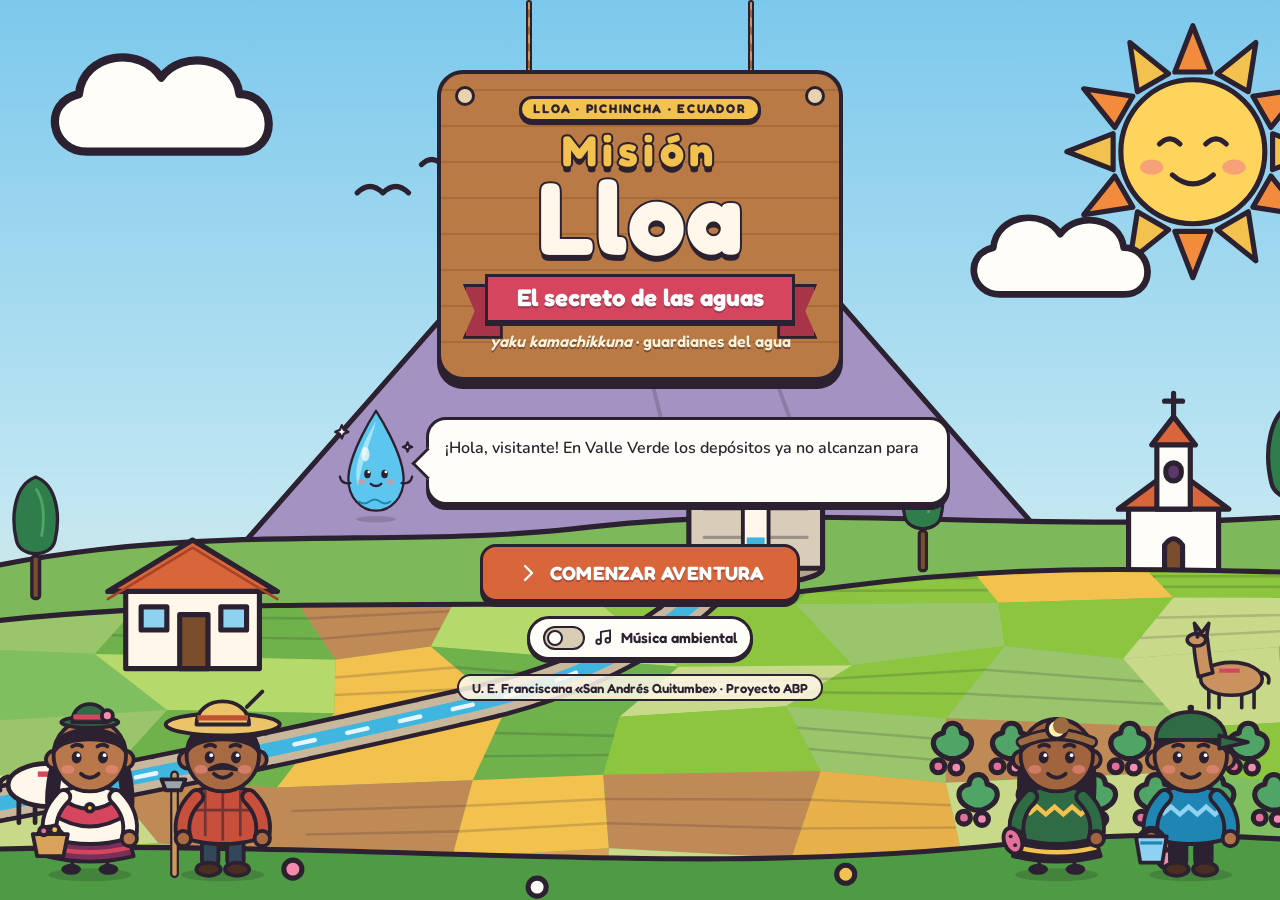
==== commit c8cdef10: "Redesign escape room with cartoon art, talking characters and mini-games - Animated full-body charac" ====
--- a/escape-room/index.html
+++ b/escape-room/index.html
@@ -10,7 +10,7 @@
   <!-- Fuentes opcionales: si no hay internet se usan fuentes del sistema -->
   <link rel="preconnect" href="https://fonts.googleapis.com" />
   <link rel="preconnect" href="https://fonts.gstatic.com" crossorigin />
-  <link href="https://fonts.googleapis.com/css2?family=Fraunces:opsz,wght@9..144,600;9..144,800&family=Nunito+Sans:wght@400;600;700;800&display=swap" rel="stylesheet" />
+  <link href="https://fonts.googleapis.com/css2?family=Fredoka:wght@500;600;700&family=Nunito:wght@500;600;700;800;900&display=swap" rel="stylesheet" />
   <link rel="stylesheet" href="css/styles.css" />
 </head>
 <body>
@@ -20,6 +20,8 @@
   <script src="js/missions.js"></script>
   <script src="js/game.js"></script>
   <script src="js/audio.js"></script>
+  <script src="js/scene.js"></script>
   <script src="js/main.js"></script>
+  <script src="js/minigames.js"></script>
 </body>
 </html>
--- a/escape-room/css/styles.css
+++ b/escape-room/css/styles.css
@@ -1,501 +1,671 @@
 /* =========================================================
    styles.css — Misión Lloa: El secreto de las aguas
-   Para cambiar colores, edita las variables de :root
+   Estilo caricatura: contornos gruesos, sombras sólidas y
+   colores vivos de los Andes. Para cambiar colores, edita :root.
    ========================================================= */
 :root {
-  --forest: #315B43;
-  --forest-d: #23432F;
-  --moss: #718C61;
+  --ink: #2B2130;
+  --ink-2: #5C5162;
+  --cream: #FFF8EA;
+  --paper: #FFFDF7;
+  --sand: #F3E3C3;
+  --forest: #2F6B45;
+  --forest-d: #1F4D31;
+  --leaf: #5FAE5A;
+  --lime: #A8D46F;
   --sage: #B7C99A;
-  --beige: #F3EBDD;
-  --earth: #896B4B;
-  --water: #79B8C5;
-  --water-d: #3E8FA3;
-  --cream: #FFFDF7;
-  --ochre: #D9913A;
-  --red: #B23A48;
-  --ink: #23302A;
-  --ink-2: #5B635A;
-  --line: #E2D6C1;
-  --good: #3F7D4E;
-  --bad: #B23A48;
-  --warn: #9A6A1E;
-  --r: 18px;
-  --shadow: 0 1px 2px rgb(49 40 26 / .06), 0 8px 24px -8px rgb(49 40 26 / .18);
+  --wheat: #F2C14E;
+  --orange: #F28B3C;
+  --clay: #D9653B;
+  --earth: #9C6B3F;
+  --rose: #D6455E;
+  --pink: #F28BB0;
+  --water: #3FB6E0;
+  --water-d: #1F86B3;
+  --sky: #8ED1F0;
+  --plum: #5B3A6B;
+  --teal-d: #16404D;
+  --good: #3E9B4F;
+  --bad: #D6455E;
+  --warn: #C9831C;
+  --line: 3px solid var(--ink);
+  --pop: 0 5px 0 var(--ink);
+  --pop-sm: 0 3px 0 var(--ink);
+  --r: 20px;
   --ease-out: cubic-bezier(0.23, 1, 0.32, 1);
   --ease-io: cubic-bezier(0.77, 0, 0.175, 1);
-  --display: 'Fraunces', Georgia, 'Times New Roman', serif;
-  --body: 'Nunito Sans', system-ui, -apple-system, 'Segoe UI', Roboto, sans-serif;
+  --spring: cubic-bezier(0.34, 1.56, 0.64, 1);
+  --display: 'Fredoka', 'Baloo 2', 'Trebuchet MS', system-ui, sans-serif;
+  --body: 'Nunito', system-ui, -apple-system, 'Segoe UI', Roboto, sans-serif;
 }
 
 * { box-sizing: border-box; }
 html { -webkit-text-size-adjust: 100%; }
-body {
-  margin: 0; min-height: 100dvh; background: var(--beige); color: var(--ink);
-  font: 16px/1.55 var(--body); -webkit-font-smoothing: antialiased;
-}
+body { margin: 0; min-height: 100dvh; background: #BFE6F2; color: var(--ink); font: 600 16px/1.5 var(--body); -webkit-font-smoothing: antialiased; }
 button, input, textarea { font: inherit; color: inherit; }
-button { cursor: pointer; }
-h1, h2, h3, h4 { margin: 0; line-height: 1.15; }
+button { cursor: pointer; -webkit-tap-highlight-color: transparent; }
+h1, h2, h3, h4 { margin: 0; line-height: 1.1; font-family: var(--display); font-weight: 700; }
 p { margin: 0; }
-:focus-visible { outline: 3px solid var(--ochre); outline-offset: 2px; border-radius: 8px; }
-
-.ic { width: 1.2em; height: 1.2em; fill: none; stroke: currentColor; stroke-width: 2; stroke-linecap: round; stroke-linejoin: round; flex: none; }
-.eyebrow { font-size: .75rem; font-weight: 800; letter-spacing: .12em; text-transform: uppercase; color: var(--earth); }
-.h1 { font: 800 clamp(2rem, 5vw, 3rem)/1.05 var(--display); color: var(--forest); }
-.h2 { font: 800 clamp(1.5rem, 3.5vw, 2.1rem)/1.1 var(--display); color: var(--forest); }
-
-/* ---------- Botones ---------- */
+:focus-visible { outline: 3px solid var(--water-d); outline-offset: 3px; border-radius: 10px; }
+.sr-only { position: absolute; width: 1px; height: 1px; overflow: hidden; clip: rect(0 0 0 0); white-space: nowrap; }
+.ic { width: 1.25em; height: 1.25em; fill: none; stroke: currentColor; stroke-width: 2.4; stroke-linecap: round; stroke-linejoin: round; flex: none; }
+.h1 { font: 700 clamp(2rem, 6vw, 3.2rem)/1.05 var(--display); color: var(--forest); }
+.h2 { font: 700 clamp(1.6rem, 4vw, 2.3rem)/1.1 var(--display); color: var(--ink); }
+.eyebrow, .tag { display: inline-block; font: 700 .78rem var(--display); letter-spacing: .08em; text-transform: uppercase; color: var(--earth); }
+.tag { background: var(--wheat); color: var(--ink); border: var(--line); border-radius: 99px; padding: .2em .8em; box-shadow: var(--pop-sm); }
+
+/* ---------- Botones (el texto siempre cabe: puede saltar de línea) ---------- */
 .btn {
-  display: inline-flex; align-items: center; justify-content: center; gap: .45em;
-  min-height: 44px; padding: .65em 1.25em; border-radius: 999px; border: 0;
-  font-weight: 800; letter-spacing: .01em; white-space: nowrap;
-  transition: transform 160ms var(--ease-out), background-color 200ms ease, box-shadow 200ms ease;
-}
-.btn:active { transform: scale(.97); }
-.btn.primary { background: var(--forest); color: var(--cream); box-shadow: 0 2px 0 var(--forest-d), 0 8px 18px -8px rgb(35 67 47 / .6); }
-.btn.ghost { background: rgb(255 253 247 / .8); color: var(--forest); box-shadow: inset 0 0 0 2px var(--sage); }
-.btn.lg { min-height: 52px; padding: .8em 1.6em; font-size: 1.05rem; }
-.btn.sm { min-height: 38px; padding: .45em .95em; font-size: .9rem; }
+  display: inline-flex; align-items: center; justify-content: center; gap: .5em;
+  min-height: 48px; max-width: 100%; padding: .6em 1.3em; border: var(--line); border-radius: 16px;
+  font: 700 1.02rem/1.15 var(--display); letter-spacing: .02em; text-align: center; white-space: normal; text-wrap: balance;
+  background: var(--paper); color: var(--ink); box-shadow: var(--pop);
+  transition: transform 140ms var(--ease-out), box-shadow 140ms var(--ease-out), background-color 160ms ease;
+}
+.btn:active { transform: translateY(4px); box-shadow: 0 1px 0 var(--ink); }
+.btn.primary { background: var(--clay); color: #fff; text-shadow: 0 2px 0 rgb(43 33 48 / .35); }
+.btn.sand { background: var(--sand); }
+.btn.ghost { background: var(--paper); }
+.btn.lg { min-height: 58px; padding: .7em 1.7em; font-size: 1.2rem; text-transform: uppercase; }
+.btn.sm { min-height: 42px; padding: .45em 1em; font-size: .95rem; border-radius: 13px; }
 .btn[hidden] { display: none; }
 @media (hover: hover) and (pointer: fine) {
-  .btn.primary:hover { background: var(--forest-d); }
-  .btn.ghost:hover { background: var(--cream); }
-}
-.actions { display: flex; flex-wrap: wrap; gap: .75rem; margin-top: 1.5rem; }
+  .btn:hover { transform: translateY(-2px); box-shadow: 0 7px 0 var(--ink); }
+  .btn.primary:hover { background: #E2724A; }
+}
+.actions { display: flex; flex-wrap: wrap; gap: 14px; margin-top: 1.4rem; width: 100%; }
+.actions > .btn { flex: 0 1 auto; }
 .actions.center { justify-content: center; }
 
-/* ---------- Pantallas ---------- */
-.screen { position: relative; min-height: 100dvh; animation: screen-in 420ms var(--ease-out) both; }
-@keyframes screen-in { from { opacity: 0; transform: translateY(10px); } }
-.bg { position: fixed; inset: 0; z-index: -1; }
+/* ---------- Pantallas y fondo ---------- */
+.screen { position: relative; min-height: 100dvh; animation: screen-in 450ms var(--ease-out) both; }
+@keyframes screen-in { from { opacity: 0; transform: translateY(12px); } }
+.bg { position: fixed; inset: 0; z-index: -1; overflow: hidden; }
 .bg .land, .map-bg .land { width: 100%; height: 100%; display: block; }
-.bg.soft::after { content: ''; position: absolute; inset: 0; background: rgb(243 235 221 / .72); }
-.flow { animation: flow 3s linear infinite; }
-@keyframes flow { to { stroke-dashoffset: -76; } }
-.cloud { animation: drift 40s ease-in-out infinite alternate; }
-@keyframes drift { to { transform: translateX(40px); } }
+.bg.soft::after { content: ''; position: absolute; inset: 0; background: rgb(255 248 234 / .55); }
+.sun-rays { animation: spin 40s linear infinite; }
+@keyframes spin { to { transform: rotate(360deg); } }
+.cloud.c1 { animation: drift 28s ease-in-out infinite alternate; }
+.cloud.c2 { animation: drift 34s ease-in-out infinite alternate-reverse; }
+.cloud.c3 { animation: drift 40s ease-in-out infinite alternate; }
+@keyframes drift { to { translate: 70px 0; } }
+.flow { animation: flow 2.4s linear infinite; }
+@keyframes flow { to { stroke-dashoffset: -84; } }
+.birds { animation: birds 18s linear infinite; }
+@keyframes birds { from { translate: -500px 20px; } to { translate: 900px -30px; } }
+.llama-head { transform-box: fill-box; transform-origin: 50% 100%; animation: chew 3.6s ease-in-out infinite; }
+@keyframes chew { 50% { rotate: -6deg; } }
+
+/* ---------- Personajes animados ---------- */
+.char { position: relative; width: 120px; aspect-ratio: 140 / 190; flex: none; }
+.char svg, .char img { width: 100%; height: 100%; display: block; overflow: visible; }
+.char .c-body { transform-box: view-box; transform-origin: 70px 182px; animation: breathe 3.2s ease-in-out infinite; animation-delay: var(--d, 0s); }
+.char .c-head { transform-box: view-box; transform-origin: 70px 106px; animation: bob 3.2s ease-in-out infinite; animation-delay: var(--d, 0s); }
+.char .c-eyes { transform-box: fill-box; transform-origin: 50% 50%; animation: blink 4.8s infinite; animation-delay: var(--d, 0s); }
+.char .c-arm-r { transform-box: view-box; transform-origin: 94px 112px; }
+.char .c-arm-l { transform-box: view-box; transform-origin: 46px 112px; }
+.char .m-open { opacity: 0; }
+.char .float { animation: float 2.6s ease-in-out infinite; animation-delay: var(--d, 0s); }
+.char .sparkles { animation: twinkle 2s ease-in-out infinite; }
+@keyframes breathe { 50% { transform: scale(1.025, .985); } }
+@keyframes bob { 50% { transform: translateY(2px) rotate(-1.5deg); } }
+@keyframes blink { 0%, 93%, 100% { transform: scaleY(1); } 96% { transform: scaleY(.1); } }
+@keyframes float { 50% { transform: translateY(-8px) rotate(2deg); } }
+@keyframes twinkle { 50% { opacity: .3; } }
+.char.talking .m-open { animation: mouth .24s steps(1) infinite; }
+.char.talking .m-closed { animation: mouth .24s steps(1) infinite reverse; }
+@keyframes mouth { 0% { opacity: 1; } 50% { opacity: 0; } }
+.char.talking .c-arm-r { animation: wave .6s ease-in-out infinite alternate; }
+.char.talking .c-head { animation: nod .5s ease-in-out infinite alternate; }
+@keyframes wave { from { transform: rotate(0deg); } to { transform: rotate(-38deg); } }
+@keyframes nod { from { transform: rotate(-3deg); } to { transform: rotate(3deg) translateY(-2px); } }
+.char.enter { animation: char-in 650ms var(--spring) both; }
+@keyframes char-in { from { opacity: 0; transform: translateY(30px) scale(.85); } }
+.avatar { display: inline-block; width: 56px; aspect-ratio: 1; border-radius: 50%; overflow: hidden; flex: none; border: var(--line); background: var(--sky); }
+.avatar svg { width: 100%; height: 100%; display: block; }
 
 /* ---------- A · Bienvenida ---------- */
-.welcome { display: grid; place-items: center; padding: 24px 16px; }
-.welcome .bg::after { content: ''; position: absolute; inset: 0; background: radial-gradient(ellipse at 50% 45%, rgb(255 253 247 / .55), transparent 70%); }
-.welcome-card {
-  width: min(620px, 100%); text-align: center; padding: clamp(24px, 5vw, 44px);
-  background: rgb(255 253 247 / .88); backdrop-filter: blur(6px); -webkit-backdrop-filter: blur(6px);
-  border-radius: 28px; box-shadow: var(--shadow), inset 0 0 0 1px rgb(255 255 255 / .7);
-}
-.title { font: 800 clamp(2.6rem, 9vw, 4.6rem)/.95 var(--display); color: var(--forest); margin: .5rem 0 .4rem; letter-spacing: -.02em; }
-.title span { display: block; font-size: .46em; font-weight: 600; font-style: italic; color: var(--water-d); letter-spacing: 0; margin-top: .35em; }
-.kichwa { color: var(--earth); font-weight: 700; }
-.lead { margin-top: 1rem; color: var(--ink-2); font-size: 1.05rem; text-wrap: pretty; }
-.welcome .actions { justify-content: center; }
-.switch { display: inline-flex; align-items: center; gap: .5rem; margin-top: 1.25rem; font-size: .9rem; font-weight: 700; color: var(--ink-2); cursor: pointer; min-height: 44px; }
+.welcome { display: grid; place-items: start center; padding: 0 16px 40px; overflow: hidden; }
+.welcome-main { position: relative; z-index: 2; width: min(620px, 100%); display: flex; flex-direction: column; align-items: center; text-align: center; }
+.sign { position: relative; padding-top: 70px; animation: swing 4s ease-in-out infinite; transform-origin: 50% 0; }
+@keyframes swing { 50% { rotate: 1.2deg; } }
+.rope { position: absolute; top: 0; width: 6px; height: 78px; background: repeating-linear-gradient(45deg, #C99A5B 0 6px, #9C6B3F 6px 12px); border: 2px solid var(--ink); border-radius: 3px; }
+.rope:first-child { left: 22%; } .rope:nth-child(2) { right: 22%; }
+.board {
+  position: relative; padding: 22px clamp(18px, 5vw, 44px) 26px; border: 4px solid var(--ink); border-radius: 26px;
+  background: repeating-linear-gradient(0deg, #B97A45 0 34px, #A86B3A 34px 36px), #B97A45; box-shadow: 0 8px 0 var(--ink);
+}
+.board::before, .board::after { content: ''; position: absolute; top: 12px; width: 14px; height: 14px; border-radius: 50%; background: #E7D3AE; border: 3px solid var(--ink); }
+.board::before { left: 14px; } .board::after { right: 14px; }
+.sign-tag { display: inline-block; font: 700 .78rem var(--display); letter-spacing: .14em; text-transform: uppercase; color: var(--ink); background: var(--wheat); border: var(--line); border-radius: 99px; padding: .2em .9em; box-shadow: var(--pop-sm); }
+.title { margin: 10px 0 0; font: 700 clamp(3.4rem, 13vw, 6.4rem)/.85 var(--display); color: var(--cream); letter-spacing: .01em;
+  -webkit-text-stroke: 4px var(--ink); paint-order: stroke fill; text-shadow: 0 6px 0 var(--ink); }
+.title small { display: block; font-size: .42em; color: var(--wheat); letter-spacing: .12em; margin-bottom: 4px; }
+.ribbon { position: relative; display: inline-block; margin: 14px 0 8px; }
+.ribbon span { position: relative; z-index: 1; display: block; padding: .35em 1.2em; font: 700 clamp(1.1rem, 3.6vw, 1.5rem)/1.1 var(--display); color: #fff; background: var(--rose); border: var(--line); box-shadow: var(--pop-sm); text-shadow: 0 2px 0 rgb(43 33 48 / .35); }
+.ribbon::before, .ribbon::after { content: ''; position: absolute; top: 10px; width: 34px; height: 100%; background: #A8344A; border: var(--line); }
+.ribbon::before { left: -22px; clip-path: polygon(0 0, 100% 0, 100% 100%, 0 100%, 30% 50%); }
+.ribbon::after { right: -22px; clip-path: polygon(0 0, 100% 0, 70% 50%, 100% 100%, 0 100%); }
+.kichwa { font: 600 1rem var(--display); color: #FFF2D6; text-shadow: 0 2px 0 rgb(43 33 48 / .5); }
+.yaku-say { display: flex; align-items: center; gap: 4px; margin-top: 18px; width: 100%; }
+.yaku-say .char { width: 92px; }
+.speech { position: relative; flex: 1; text-align: left; background: var(--paper); border: var(--line); border-radius: 20px; padding: 12px 16px; box-shadow: var(--pop); min-height: 88px; }
+.speech::before { content: ''; position: absolute; left: -13px; top: 32px; width: 20px; height: 20px; background: var(--paper); border-left: var(--line); border-bottom: var(--line); transform: rotate(45deg); }
+.speech .said { font-size: 1rem; }
+.welcome .actions { margin-top: 20px; }
+.credits { margin-top: 14px; font: 600 .82rem var(--display); color: var(--ink); background: rgb(255 248 234 / .85); padding: .3em 1em; border-radius: 99px; border: 2px solid var(--ink); }
+.welcome-cast { position: fixed; bottom: 2vh; z-index: 1; display: flex; align-items: flex-end; gap: 0; pointer-events: none; }
+.welcome-cast.left { left: 1vw; } .welcome-cast.right { right: 1vw; }
+.welcome-cast .char { width: clamp(110px, 12vw, 170px); }
+.welcome-cast .char:nth-child(2) { margin-left: -20px; }
+.switch { display: inline-flex; align-items: center; gap: .55rem; margin-top: 14px; padding: .35em .9em; border-radius: 99px; background: var(--paper); border: var(--line); box-shadow: var(--pop-sm); font: 600 .92rem var(--display); cursor: pointer; min-height: 44px; }
 .switch input { position: absolute; opacity: 0; width: 1px; height: 1px; }
-.switch .track { width: 40px; height: 24px; border-radius: 99px; background: var(--line); position: relative; transition: background-color 200ms ease; }
-.switch .track span { position: absolute; top: 3px; left: 3px; width: 18px; height: 18px; border-radius: 50%; background: var(--cream); box-shadow: 0 1px 3px rgb(0 0 0 / .2); transition: transform 200ms var(--ease-out); }
-.switch input:checked + .track { background: var(--moss); }
-.switch input:checked + .track span { transform: translateX(16px); }
-.switch input:focus-visible + .track { outline: 3px solid var(--ochre); outline-offset: 2px; }
-
-/* ---------- Avatares ---------- */
-.avatar { display: inline-block; width: 56px; aspect-ratio: 1; border-radius: 50%; overflow: hidden; flex: none; box-shadow: 0 0 0 3px var(--cream), 0 0 0 5px var(--c, var(--sage)); background: var(--cream); }
-.avatar svg, .avatar img { width: 100%; height: 100%; display: block; object-fit: cover; }
-.avatar.lg { width: 84px; }
-.avatar.xl { width: 112px; }
+.switch .track { width: 42px; height: 24px; border-radius: 99px; background: #D9CCB4; border: 2px solid var(--ink); position: relative; transition: background-color 200ms ease; }
+.switch .track span { position: absolute; top: 2px; left: 2px; width: 16px; height: 16px; border-radius: 50%; background: #fff; border: 2px solid var(--ink); transition: transform 220ms var(--spring); }
+.switch input:checked + .track { background: var(--leaf); }
+.switch input:checked + .track span { transform: translateX(18px); }
+.switch input:focus-visible + .track { outline: 3px solid var(--water-d); outline-offset: 2px; }
 
 /* ---------- B · Personajes ---------- */
-.characters .wrap { width: min(1100px, 100%); margin: 0 auto; padding: 40px 16px 56px; text-align: center; }
-.cast-grid { display: grid; grid-template-columns: repeat(auto-fill, minmax(240px, 1fr)); gap: 16px; margin-top: 28px; text-align: left; }
+.characters .wrap { width: min(1180px, 100%); margin: 0 auto; padding: 32px 16px 56px; }
+.pane-title { text-align: center; background: var(--paper); border: var(--line); border-radius: 24px; padding: 18px; box-shadow: var(--pop); max-width: 640px; margin: 0 auto; }
+.pane-title .h2 { margin-top: 8px; }
+.pane-title .sub { color: var(--ink-2); margin-top: 4px; }
+.cast-grid { display: grid; grid-template-columns: repeat(auto-fill, minmax(250px, 1fr)); gap: 18px; margin-top: 26px; }
 .char-card {
-  display: flex; gap: 14px; align-items: flex-start; padding: 18px; border-radius: var(--r);
-  background: var(--cream); box-shadow: var(--shadow); border-top: 4px solid var(--c);
-  animation: rise 420ms var(--ease-out) both; animation-delay: calc(var(--i) * 55ms);
-}
-@keyframes rise { from { opacity: 0; transform: translateY(12px); } }
-.char-card h3 { font: 800 1.2rem var(--display); color: var(--ink); }
-.char-card .role { font-size: .8rem; font-weight: 800; color: var(--c); text-transform: uppercase; letter-spacing: .06em; margin: 2px 0 6px; }
-.char-card p:last-child { font-size: .93rem; color: var(--ink-2); }
+  display: flex; flex-direction: column; text-align: left; padding: 0; overflow: hidden; border: var(--line); border-radius: 24px; background: var(--paper);
+  box-shadow: var(--pop); animation: rise 500ms var(--ease-out) both; animation-delay: calc(var(--i) * 70ms);
+  transition: transform 160ms var(--ease-out), box-shadow 160ms var(--ease-out);
+}
+.char-card:active { transform: translateY(4px); box-shadow: 0 1px 0 var(--ink); }
+@media (hover: hover) and (pointer: fine) { .char-card:hover { transform: translateY(-3px); box-shadow: 0 8px 0 var(--ink); } }
+@keyframes rise { from { opacity: 0; transform: translateY(14px); } }
+.cc-stage { display: flex; justify-content: center; align-items: flex-end; height: 170px; padding-top: 10px; border-bottom: var(--line);
+  background: radial-gradient(circle at 50% 110%, color-mix(in srgb, var(--c) 55%, #fff) 0 45%, transparent 46%), linear-gradient(#CDEBF5, #FFF1D6); }
+.cc-stage .char { width: 112px; margin-bottom: -6px; }
+.cc-info { padding: 14px 16px 18px; display: flex; flex-direction: column; gap: 4px; flex: 1; }
+.cc-info h3 { font-size: 1.35rem; }
+.role { font: 700 .78rem var(--display); color: var(--c); text-transform: uppercase; letter-spacing: .06em; }
+.cc-line { margin-top: 8px; padding: 10px 12px; border-radius: 14px; background: var(--sand); border: 2px solid var(--ink); font-size: .95rem; min-height: 4.6em; transition: background-color 200ms ease; }
+.char-card.speaking .cc-line { background: #E3F5FB; }
+.char-card.speaking { box-shadow: 0 5px 0 var(--ink), 0 0 0 5px var(--c); }
 
 /* ---------- C · Historia ---------- */
-.story { display: flex; flex-direction: column; justify-content: flex-end; padding: 16px; gap: 16px; }
-.story-label { position: absolute; top: 16px; left: 16px; padding: .35em .9em; border-radius: 99px; background: rgb(255 253 247 / .85); font-weight: 800; font-size: .8rem; letter-spacing: .1em; text-transform: uppercase; color: var(--earth); }
-.stage { display: flex; justify-content: center; align-items: flex-end; gap: clamp(6px, 2vw, 22px); flex-wrap: wrap; padding-top: 56px; flex: 1; align-content: flex-end; }
-.actor { display: flex; flex-direction: column; align-items: center; gap: 6px; opacity: .45; transform: translateY(6px) scale(.92); filter: saturate(.6); transition: opacity 300ms ease, transform 300ms var(--ease-out), filter 300ms ease; }
-.actor-name { font-size: .78rem; font-weight: 800; background: rgb(255 253 247 / .85); padding: .1em .6em; border-radius: 99px; }
-.actor.on { opacity: 1; transform: translateY(-6px) scale(1.06); filter: none; }
-.dlg {
-  width: min(860px, 100%); margin: 0 auto; display: flex; gap: 18px; align-items: flex-start;
-  background: var(--cream); border-radius: 24px; padding: 20px; box-shadow: var(--shadow); border: 2px solid var(--line);
-}
-.dlg-body { flex: 1; min-width: 0; }
-.dlg-name, .who { font: 800 1.15rem var(--display); color: var(--forest); }
-.dlg-name small, .who small { font: 700 .75rem var(--body); color: var(--earth); text-transform: uppercase; letter-spacing: .08em; margin-left: .4em; }
-.dlg-text { margin-top: .4rem; font-size: 1.12rem; min-height: 3.4em; text-wrap: pretty; }
-.in { animation: text-in 320ms var(--ease-out); }
-@keyframes text-in { from { opacity: 0; transform: translateY(4px); filter: blur(2px); } }
-.dlg-actions { display: flex; align-items: center; gap: .6rem; margin-top: 1rem; justify-content: flex-end; }
-.dlg-count { margin-right: auto; font-size: .85rem; font-weight: 700; color: var(--ink-2); font-variant-numeric: tabular-nums; }
+.story { display: flex; flex-direction: column; justify-content: flex-end; padding: 16px; gap: 8px; }
+.story-label { position: absolute; top: 16px; left: 16px; font: 700 .85rem var(--display); letter-spacing: .1em; text-transform: uppercase; background: var(--wheat); border: var(--line); border-radius: 99px; padding: .3em 1em; box-shadow: var(--pop-sm); }
+.stage { display: flex; justify-content: center; align-items: flex-end; gap: clamp(0px, 1.5vw, 18px); flex: 1; padding-top: 60px; }
+.actor { display: flex; flex-direction: column; align-items: center; gap: 6px; transition: transform 350ms var(--spring), filter 300ms ease, opacity 300ms ease; filter: saturate(.75) brightness(.92); opacity: .85; }
+.actor .char { width: clamp(78px, 11vw, 140px); }
+.actor-name { font: 700 .82rem var(--display); background: var(--paper); border: 2px solid var(--ink); border-radius: 99px; padding: .1em .7em; }
+.actor.on { transform: translateY(-10px) scale(1.12); filter: none; opacity: 1; }
+.actor.on .actor-name { background: var(--wheat); }
+.dlg { position: relative; width: min(880px, 100%); margin: 14px auto 0; background: var(--paper); border: 4px solid var(--ink); border-radius: 24px; padding: 26px 22px 16px; box-shadow: 0 7px 0 var(--ink); }
+.dlg-tab { position: absolute; top: -20px; left: 20px; font: 700 1.1rem var(--display); color: #fff; background: var(--c, var(--forest)); border: var(--line); border-radius: 14px; padding: .25em .9em; box-shadow: var(--pop-sm); text-shadow: 0 2px 0 rgb(43 33 48 / .35); }
+.dlg-tab small, .who small { font: 700 .72rem var(--body); text-transform: uppercase; letter-spacing: .06em; opacity: .9; margin-left: .4em; }
+.dlg-text { font-size: clamp(1.02rem, 2.2vw, 1.2rem); min-height: 3.2em; text-wrap: pretty; }
+.dlg-actions { display: flex; align-items: center; gap: 10px; margin-top: 12px; justify-content: flex-end; flex-wrap: wrap; }
+.dlg-count { margin-right: auto; font: 700 .9rem var(--display); color: var(--ink-2); font-variant-numeric: tabular-nums; }
 
 /* ---------- HUD ---------- */
-.hud {
-  position: sticky; top: 0; z-index: 20; display: flex; align-items: center; gap: 8px;
-  padding: 8px max(12px, env(safe-area-inset-left)); background: rgb(255 253 247 / .92);
-  backdrop-filter: blur(8px); -webkit-backdrop-filter: blur(8px); border-bottom: 1px solid var(--line);
-}
-.hud-brand { display: flex; align-items: center; gap: 6px; background: none; border: 0; font: 800 1.05rem var(--display); color: var(--forest); min-height: 44px; padding: 0 6px; white-space: nowrap; }
-.hud-brand .ic { color: var(--water-d); }
-.hud-progress { flex: 1; display: flex; align-items: center; gap: 8px; max-width: 260px; margin-left: auto; font-weight: 800; font-size: .85rem; color: var(--ink-2); font-variant-numeric: tabular-nums; }
-.bar { flex: 1; height: 10px; border-radius: 99px; background: var(--line); overflow: hidden; }
-.bar i { display: block; height: 100%; background: linear-gradient(90deg, var(--water), var(--moss)); transform-origin: left; transition: transform 600ms var(--ease-out); }
-.hud-stat { display: flex; align-items: center; gap: 4px; font-weight: 800; font-variant-numeric: tabular-nums; padding: 0 6px; }
-.hud-stat .ic { color: var(--ochre); }
-.hud-btn { position: relative; display: grid; place-items: center; width: 44px; height: 44px; border-radius: 12px; border: 0; background: transparent; color: var(--forest); transition: background-color 150ms ease, transform 160ms var(--ease-out); }
-.hud-btn:active { transform: scale(.94); }
-@media (hover: hover) and (pointer: fine) { .hud-btn:hover { background: var(--beige); } }
-.badge { position: absolute; top: 4px; right: 3px; min-width: 18px; height: 18px; padding: 0 4px; border-radius: 99px; background: var(--ochre); color: #fff; font-size: .7rem; font-weight: 800; display: grid; place-items: center; }
+.hud { position: relative; z-index: 30; display: flex; align-items: center; gap: 8px; padding: 10px max(12px, env(safe-area-inset-left)); pointer-events: none; }
+.hud > *, .hud-chips > * { pointer-events: auto; }
+.hud-chips { display: flex; align-items: center; gap: 8px; margin-left: auto; flex-wrap: wrap; justify-content: flex-end; }
+.pill { display: inline-flex; align-items: center; gap: 6px; min-height: 44px; padding: 0 14px; border: var(--line); border-radius: 99px; background: var(--teal-d); color: #fff; font: 700 1rem var(--display); box-shadow: var(--pop-sm); font-variant-numeric: tabular-nums; transition: transform 140ms var(--ease-out); white-space: nowrap; }
+button.pill:active { transform: translateY(3px); box-shadow: none; }
+.pill .ic { color: var(--wheat); }
+.pill.round { width: 44px; padding: 0; justify-content: center; }
+.pill.brand { background: var(--teal-d); }
+.pill.brand .ic { color: var(--sky); }
+.pill.drops { gap: 3px; padding: 0 12px; }
+.pill.drops i { width: 10px; height: 14px; border-radius: 50% 50% 50% 50% / 60% 60% 40% 40%; background: rgb(255 255 255 / .22); border: 1.5px solid rgb(255 255 255 / .4); }
+.pill.drops i.on { background: var(--water); border-color: #fff; }
+.pill.drops b { margin-left: 6px; }
 
 /* ---------- D · Mapa ---------- */
-.map { padding: 20px 16px 40px; width: min(1180px, 100%); margin: 0 auto; }
-.map-head { display: flex; justify-content: space-between; align-items: flex-end; gap: 12px; flex-wrap: wrap; margin-bottom: 16px; }
-.map-sub { color: var(--ink-2); font-weight: 600; }
-.map-wrap { position: relative; aspect-ratio: 16 / 10; border-radius: 26px; overflow: hidden; box-shadow: var(--shadow); border: 4px solid var(--cream); }
+.map { padding: 4px 16px 40px; width: min(1180px, 100%); margin: 0 auto; }
+.map-head { display: flex; justify-content: space-between; align-items: center; gap: 12px; flex-wrap: wrap; margin-bottom: 14px; background: var(--paper); border: var(--line); border-radius: 22px; padding: 12px 18px; box-shadow: var(--pop); }
+.map-sub { font: 600 1rem var(--display); color: var(--ink-2); }
+.map-wrap { position: relative; aspect-ratio: 16 / 10; border-radius: 28px; overflow: hidden; border: 4px solid var(--ink); box-shadow: 0 7px 0 var(--ink); }
 .map-bg { position: absolute; inset: 0; }
-.map-bg::after { content: ''; position: absolute; inset: 0; background: linear-gradient(180deg, transparent 40%, rgb(35 67 47 / .18)); }
 .trail { position: absolute; inset: 0; width: 100%; height: 100%; }
 .trail polyline { fill: none; vector-effect: non-scaling-stroke; stroke-linecap: round; stroke-linejoin: round; }
-.t-base { stroke: var(--cream); stroke-width: 5; stroke-dasharray: 2 12; opacity: .95; }
-.t-done { stroke: var(--water); stroke-width: 6; }
+.t-base { stroke: var(--paper); stroke-width: 8; stroke-dasharray: 1 16; }
+.t-done { stroke: var(--water); stroke-width: 7; filter: drop-shadow(0 2px 0 var(--ink)); }
 .t-m { display: none; }
-.node {
-  position: absolute; left: var(--x); top: var(--y); transform: translate(-50%, -50%);
-  display: flex; flex-direction: column; align-items: center; gap: 6px; background: none; border: 0; padding: 0; width: 150px;
-}
-.node-dot {
-  position: relative; display: grid; place-items: center; width: 58px; height: 58px; border-radius: 50%;
-  background: var(--cream); color: var(--forest); box-shadow: 0 0 0 4px var(--sage), 0 6px 16px -4px rgb(0 0 0 / .35);
-  transition: transform 200ms var(--ease-out);
-}
-.node-dot .ic { width: 26px; height: 26px; }
-.node-label { background: rgb(255 253 247 / .94); border-radius: 12px; padding: 4px 10px; text-align: center; line-height: 1.2; box-shadow: 0 2px 8px -2px rgb(0 0 0 / .2); }
-.node-label b { display: block; font-size: .82rem; color: var(--ink); }
-.node-label small { font-size: .72rem; font-weight: 700; color: var(--earth); }
-.node.is-open .node-dot { background: var(--forest); color: var(--cream); box-shadow: 0 0 0 4px var(--cream), 0 0 0 8px var(--water), 0 8px 20px -4px rgb(0 0 0 / .4); animation: pulse 2.2s ease-in-out infinite; }
-@keyframes pulse { 50% { box-shadow: 0 0 0 4px var(--cream), 0 0 0 14px rgb(121 184 197 / .35), 0 8px 20px -4px rgb(0 0 0 / .4); } }
-.node.is-done .node-dot { background: var(--sage); color: var(--forest); }
-.node-ok { position: absolute; right: -4px; bottom: -4px; width: 24px; height: 24px; border-radius: 50%; background: var(--good); color: #fff; display: grid; place-items: center; box-shadow: 0 0 0 2px var(--cream); }
-.node-ok .ic { width: 14px; height: 14px; stroke-width: 3; }
-.node.is-locked .node-dot { background: #E9E3D7; color: #9A9184; box-shadow: 0 0 0 4px rgb(255 253 247 / .7); }
-.node.is-locked .node-label { opacity: .8; }
+.node { position: absolute; left: var(--x); top: var(--y); transform: translate(-50%, -50%); display: flex; flex-direction: column; align-items: center; gap: 4px; background: none; border: 0; padding: 0; width: 160px; }
+.node-dot { position: relative; display: grid; place-items: center; width: 62px; height: 62px; border-radius: 50%; border: 4px solid var(--ink); background: var(--paper); color: var(--ink); box-shadow: 0 5px 0 var(--ink); transition: transform 200ms var(--spring); }
+.node-dot .ic { width: 28px; height: 28px; }
+.node-label { background: var(--paper); border: var(--line); border-radius: 14px; padding: 4px 10px; text-align: center; line-height: 1.15; box-shadow: var(--pop-sm); }
+.node-label b { display: block; font: 700 .86rem var(--display); }
+.node-label small { font-size: .72rem; font-weight: 800; color: var(--earth); }
+.node.is-open .node-dot { background: var(--clay); color: #fff; animation: bounce 1.4s var(--ease-out) infinite; }
+@keyframes bounce { 0%, 100% { transform: translateY(0); } 40% { transform: translateY(-10px); } 60% { transform: translateY(0) scale(1.06, .94); } }
+.node.is-open .node-label { background: var(--wheat); }
+.node.is-done .node-dot { background: var(--lime); }
+.node-ok { position: absolute; right: -8px; bottom: -6px; width: 26px; height: 26px; border-radius: 50%; background: var(--good); color: #fff; display: grid; place-items: center; border: 2.5px solid var(--ink); }
+.node-ok .ic { width: 15px; height: 15px; stroke-width: 3.4; }
+.node.is-locked .node-dot { background: #D9CCB4; color: var(--ink-2); }
+.node.is-locked .node-label { opacity: .85; }
 .node.is-locked { cursor: not-allowed; }
-@media (hover: hover) and (pointer: fine) { .node.is-open:hover .node-dot, .node.is-done:hover .node-dot { transform: scale(1.07); } }
-.node:active .node-dot { transform: scale(.95); }
-.map-legend { display: flex; flex-wrap: wrap; align-items: center; gap: 16px; margin-top: 14px; font-size: .88rem; font-weight: 700; color: var(--ink-2); }
+@media (hover: hover) and (pointer: fine) { .node.is-done:hover .node-dot { transform: scale(1.08); } }
+.map-legend { display: flex; flex-wrap: wrap; align-items: center; gap: 10px 18px; margin-top: 16px; font: 600 .95rem var(--display); background: var(--paper); border: var(--line); border-radius: 18px; padding: 10px 16px; box-shadow: var(--pop-sm); }
 .map-legend .btn { margin-left: auto; }
-.lg { display: inline-block; width: 14px; height: 14px; border-radius: 50%; margin-right: 6px; vertical-align: -2px; }
-.lg.open { background: var(--forest); box-shadow: 0 0 0 3px var(--water); }
-.lg.done { background: var(--sage); }
-.lg.locked { background: #E9E3D7; box-shadow: inset 0 0 0 2px #C9C0B1; }
+.lgd { display: inline-block; width: 16px; height: 16px; border-radius: 50%; margin-right: 6px; vertical-align: -3px; border: 2.5px solid var(--ink); }
+.lgd.open { background: var(--clay); } .lgd.done { background: var(--lime); } .lgd.locked { background: #D9CCB4; }
 
 /* ---------- E · Desafío ---------- */
-.mission { padding: 16px 16px 48px; width: min(1240px, 100%); margin: 0 auto; }
-.m-top { display: flex; align-items: center; gap: 14px; margin-bottom: 16px; flex-wrap: wrap; }
-.m-title { flex: 1; min-width: 200px; }
-.m-title h2 { font: 800 clamp(1.4rem, 3vw, 1.9rem) var(--display); color: var(--forest); }
+.mission { padding: 4px 16px 48px; width: min(1260px, 100%); margin: 0 auto; }
+.m-top { display: flex; align-items: center; gap: 14px; margin-bottom: 16px; flex-wrap: wrap; background: var(--paper); border: var(--line); border-radius: 22px; padding: 10px 14px; box-shadow: var(--pop); }
+.m-title { flex: 1; min-width: 180px; }
+.m-title h2 { font-size: clamp(1.35rem, 3vw, 1.9rem); }
 .dots { display: flex; gap: 6px; list-style: none; margin: 0; padding: 0; }
-.dots li { width: 26px; height: 8px; border-radius: 99px; background: var(--line); transition: background-color 300ms ease, width 300ms var(--ease-out); }
+.dots li { width: 22px; height: 12px; border-radius: 99px; background: #E6DAC2; border: 2px solid var(--ink); transition: width 300ms var(--spring), background-color 300ms ease; }
 .dots li.now { background: var(--water); width: 38px; }
-.dots li.done { background: var(--moss); }
-.m-grid { display: grid; grid-template-columns: minmax(280px, .85fr) 1.4fr; gap: 20px; align-items: start; }
-.m-scene {
-  position: sticky; top: 76px; border-radius: 24px; overflow: hidden; min-height: 460px; display: flex; flex-direction: column;
-  justify-content: flex-end; padding: 18px; box-shadow: var(--shadow); isolation: isolate;
-}
+.dots li.done { background: var(--leaf); }
+.m-grid { display: grid; grid-template-columns: minmax(280px, .8fr) 1.45fr; gap: 20px; align-items: start; }
+.m-scene { position: sticky; top: 16px; border-radius: 28px; overflow: hidden; min-height: 470px; display: flex; flex-direction: column; justify-content: flex-end; padding: 16px; border: 4px solid var(--ink); box-shadow: 0 7px 0 var(--ink); isolation: isolate; }
 .m-scene .bg { position: absolute; z-index: -1; }
-.speaker { align-self: center; margin-bottom: -18px; z-index: 1; animation: rise 400ms var(--ease-out); }
-.speaker .avatar { box-shadow: 0 0 0 5px var(--cream), 0 0 0 8px var(--c), 0 10px 24px -6px rgb(0 0 0 / .35); }
-.bubble { background: var(--cream); border-radius: 20px; padding: 26px 18px 16px; box-shadow: 0 6px 18px -8px rgb(0 0 0 / .3); }
-.said { margin-top: .35rem; font-size: 1.04rem; text-wrap: pretty; }
-#bubble-act { display: flex; justify-content: flex-end; margin-top: .75rem; }
+.speaker { align-self: center; margin-bottom: -12px; z-index: 1; }
+.speaker .char { width: 150px; }
+.bubble { position: relative; background: var(--paper); border: var(--line); border-radius: 22px; padding: 16px 16px 14px; box-shadow: var(--pop); }
+.bubble::before { content: ''; position: absolute; top: -12px; left: 50%; width: 20px; height: 20px; margin-left: -10px; background: var(--paper); border-left: var(--line); border-top: var(--line); transform: rotate(45deg); }
+.who { font: 700 1.15rem var(--display); color: var(--c, var(--forest)); }
+.said { margin-top: 4px; font-size: 1.04rem; min-height: 1.5em; text-wrap: pretty; }
+#bubble-act { display: flex; justify-content: flex-end; margin-top: 10px; }
 #bubble-act:empty { display: none; }
 .m-panel { min-width: 0; }
-.panel-wait { display: grid; place-items: center; gap: 10px; min-height: 320px; border-radius: 24px; border: 2px dashed var(--line); color: var(--ink-2); font-weight: 700; text-align: center; padding: 24px; }
-.panel-wait .ic { width: 40px; height: 40px; color: var(--water); animation: bob 1.6s ease-in-out infinite; }
+.panel-wait { display: grid; place-items: center; gap: 10px; min-height: 320px; border-radius: 26px; border: 3px dashed var(--ink); background: rgb(255 253 247 / .7); font: 600 1.1rem var(--display); text-align: center; padding: 24px; }
+.panel-wait .ic { width: 46px; height: 46px; color: var(--water-d); animation: float 1.6s ease-in-out infinite; }
 .panel-wait.done .ic { color: var(--good); animation: none; }
-@keyframes bob { 50% { transform: translateY(-6px); } }
-
-.step { background: var(--cream); border-radius: 24px; padding: clamp(18px, 3vw, 28px); box-shadow: var(--shadow); animation: rise 360ms var(--ease-out); }
+.step { background: var(--paper); border: 4px solid var(--ink); border-radius: 28px; padding: clamp(18px, 3vw, 28px); box-shadow: 0 7px 0 var(--ink); animation: rise 380ms var(--ease-out); }
 .step-head { margin-bottom: 18px; }
-.kicker { font-size: .78rem; font-weight: 800; color: var(--earth); text-transform: uppercase; letter-spacing: .08em; display: flex; align-items: center; gap: 8px; flex-wrap: wrap; }
-.tag-en { display: inline-flex; align-items: center; gap: 4px; background: var(--water); color: #11343D; padding: .15em .6em; border-radius: 99px; letter-spacing: .04em; }
-.step-head h3 { font: 800 1.5rem var(--display); color: var(--forest); margin-top: 4px; }
-.prompt { color: var(--ink-2); margin-top: 6px; text-wrap: pretty; }
-.step-foot { display: flex; align-items: center; gap: 12px; margin-top: 22px; padding-top: 16px; border-top: 1px solid var(--line); flex-wrap: wrap; }
-.fb { flex: 1; min-width: 180px; font-weight: 700; min-height: 1.5em; }
-.fb.good { color: var(--good); }
-.fb.bad { color: var(--bad); }
-.fb.warn { color: var(--warn); }
+.kicker { font: 700 .8rem var(--display); color: var(--earth); text-transform: uppercase; letter-spacing: .08em; display: flex; align-items: center; gap: 8px; flex-wrap: wrap; }
+.tag-en { display: inline-flex; align-items: center; gap: 5px; background: var(--water); color: #fff; padding: .15em .7em; border-radius: 99px; border: 2px solid var(--ink); }
+.step-head h3 { font-size: clamp(1.4rem, 3vw, 1.75rem); margin-top: 4px; }
+.prompt { color: var(--ink-2); margin-top: 6px; font-size: 1.02rem; text-wrap: pretty; }
+.step-foot { display: flex; align-items: center; gap: 12px; margin-top: 22px; padding-top: 16px; border-top: 3px dashed #E2D3B5; flex-wrap: wrap; }
+.fb { flex: 1; min-width: 180px; font: 600 1.05rem var(--display); min-height: 1.5em; }
+.fb.good { color: var(--good); } .fb.bad { color: var(--bad); } .fb.warn { color: var(--warn); }
 .step-body.locked { pointer-events: none; }
-.step-body.locked .hs-scene, .step-body.locked .place, .step-body.locked .q { opacity: .92; }
-
-/* Pistas (hotspots) */
-.hs-scene { position: relative; aspect-ratio: 2 / 1; border-radius: 18px; overflow: hidden; background: #B9DAE1; }
+
+/* Pistas */
+.hs-scene { position: relative; aspect-ratio: 12 / 7; border-radius: 20px; overflow: hidden; border: var(--line); background: #BFE6F2; }
 .hs-scene .land { width: 100%; height: 100%; display: block; }
-.hs { position: absolute; transform: translate(-50%, -50%); width: 48px; height: 48px; border-radius: 50%; border: 0; background: transparent; padding: 0; display: grid; place-items: center; }
-.hs span { width: 22px; height: 22px; border-radius: 50%; background: var(--ochre); box-shadow: 0 0 0 4px rgb(255 253 247 / .9); animation: ping 1.8s var(--ease-out) infinite; }
-@keyframes ping { 0% { box-shadow: 0 0 0 4px rgb(255 253 247 / .9), 0 0 0 4px rgb(217 145 58 / .6); } 100% { box-shadow: 0 0 0 4px rgb(255 253 247 / .9), 0 0 0 22px rgb(217 145 58 / 0); } }
-.hs.found span { background: var(--good); animation: none; }
-.hs-count { margin-top: 12px; font-weight: 800; color: var(--earth); }
-.hs-list { margin: 8px 0 0; padding-left: 1.2em; display: grid; gap: 6px; font-size: .95rem; }
+.hs { position: absolute; transform: translate(-50%, -50%); width: 52px; height: 52px; border: 0; background: none; padding: 0; display: grid; place-items: center; }
+.hs span { width: 28px; height: 28px; border-radius: 50%; background: var(--wheat); border: 3px solid var(--ink); position: relative; }
+.hs span::after { content: '?'; position: absolute; inset: 0; display: grid; place-items: center; font: 700 .95rem var(--display); }
+.hs span::before { content: ''; position: absolute; inset: -9px; border-radius: 50%; border: 3px solid #fff; animation: ping 1.6s var(--ease-out) infinite; }
+@keyframes ping { from { transform: scale(.6); opacity: 1; } to { transform: scale(1.5); opacity: 0; } }
+.hs.found span { background: var(--leaf); }
+.hs.found span::after { content: '✓'; color: #fff; }
+.hs.found span::before { display: none; }
+.hs-count { margin-top: 12px; font: 700 1rem var(--display); color: var(--earth); }
+.hs-list { margin: 8px 0 0; padding-left: 1.3em; display: grid; gap: 6px; }
 .hs-list li { animation: rise 300ms var(--ease-out); }
 
 /* Preguntas */
 .sources { display: grid; gap: 10px; margin-bottom: 18px; }
-.sources blockquote { margin: 0; padding: 12px 16px; border-left: 4px solid var(--earth); background: var(--beige); border-radius: 0 12px 12px 0; }
-.sources cite { display: block; font-style: normal; font-weight: 800; font-size: .82rem; color: var(--earth); }
-.sources p { font-family: var(--display); font-style: italic; margin-top: 4px; }
-.q { border: 0; margin: 0 0 18px; padding: 0; }
+.sources blockquote { margin: 0; padding: 12px 16px; border: var(--line); border-left-width: 8px; background: #FFF1D6; border-radius: 14px; }
+.sources cite { display: block; font: 700 .85rem var(--display); font-style: normal; color: var(--earth); }
+.sources p { font-style: italic; margin-top: 4px; }
+.q { border: 0; margin: 0 0 20px; padding: 0; }
 .q:last-child { margin-bottom: 0; }
-.q legend { font-weight: 800; margin-bottom: 10px; padding: 0; }
-.opt { position: relative;
-  display: flex; align-items: center; gap: 12px; padding: 12px 14px; margin-bottom: 8px; border-radius: 14px; cursor: pointer;
-  background: #fff; box-shadow: inset 0 0 0 2px var(--line); transition: box-shadow 150ms ease, background-color 150ms ease, transform 160ms var(--ease-out);
-}
-.opt:active { transform: scale(.99); }
-.opt input { position: absolute; opacity: 0; width: 1px; height: 1px; }
-.opt-l { display: grid; place-items: center; width: 32px; height: 32px; border-radius: 10px; background: var(--beige); font-weight: 800; color: var(--earth); flex: none; transition: background-color 150ms ease, color 150ms ease; }
-.opt:has(input:checked) { box-shadow: inset 0 0 0 2px var(--water-d); background: #F1F8F9; }
-.opt:has(input:checked) .opt-l { background: var(--water-d); color: #fff; }
-.opt:has(input:focus-visible) { outline: 3px solid var(--ochre); outline-offset: 2px; }
-.opt.right { box-shadow: inset 0 0 0 2px var(--good); background: #EEF6EF; }
-.opt.right .opt-l { background: var(--good); color: #fff; }
-.opt.wrong { box-shadow: inset 0 0 0 2px var(--bad); background: #FBEFF0; }
-.opt.wrong .opt-l { background: var(--bad); color: #fff; }
-@media (hover: hover) and (pointer: fine) { .opt:hover { box-shadow: inset 0 0 0 2px var(--sage); } }
+.q legend { font: 700 1.12rem var(--display); margin-bottom: 10px; padding: 0; }
+.opt { position: relative; display: flex; align-items: center; gap: 12px; padding: 12px 14px; margin-bottom: 10px; border-radius: 16px; cursor: pointer; background: #fff; border: var(--line); box-shadow: var(--pop-sm); transition: transform 140ms var(--ease-out), background-color 150ms ease, box-shadow 140ms var(--ease-out); }
+.opt:active { transform: translateY(3px); box-shadow: none; }
+.opt-l { display: grid; place-items: center; width: 36px; height: 36px; border-radius: 12px; background: var(--sand); border: 2.5px solid var(--ink); font: 700 1.05rem var(--display); flex: none; transition: background-color 150ms ease; }
+.opt:nth-child(3n+2) .opt-l { background: #CDEBF5; } .opt:nth-child(3n+3) .opt-l { background: #FCDDE6; } .opt:nth-child(3n+4) .opt-l { background: #E2F1CC; }
+.opt:has(input:checked) { background: #E3F5FB; transform: translateY(2px); box-shadow: 0 1px 0 var(--ink); }
+.opt:has(input:checked) .opt-l { background: var(--water); color: #fff; }
+.opt:has(input:focus-visible) { outline: 3px solid var(--water-d); outline-offset: 3px; }
+.opt.right { background: #E2F4E2; } .opt.right .opt-l { background: var(--good); color: #fff; }
+.opt.wrong { background: #FCE4E8; } .opt.wrong .opt-l { background: var(--bad); color: #fff; }
+@media (hover: hover) and (pointer: fine) { .opt:hover { background: #FFF6E2; } }
 
 /* Cálculos */
-.table-wrap { overflow-x: auto; margin-bottom: 14px; border-radius: 14px; box-shadow: inset 0 0 0 1px var(--line); }
-table { border-collapse: collapse; width: 100%; font-size: .92rem; font-variant-numeric: tabular-nums; }
-th, td { padding: 9px 12px; text-align: left; border-bottom: 1px solid var(--line); }
-th { background: var(--beige); font-weight: 800; color: var(--forest); font-size: .82rem; }
+.table-wrap { overflow-x: auto; margin-bottom: 14px; border-radius: 16px; border: var(--line); }
+table { border-collapse: collapse; width: 100%; font-size: .94rem; font-variant-numeric: tabular-nums; background: #fff; }
+th, td { padding: 9px 12px; text-align: left; border-bottom: 2px solid #EADCC0; }
+th { background: var(--wheat); font: 700 .86rem var(--display); }
 td:not(:first-child), th:not(:first-child) { text-align: center; }
 tr:last-child td { border-bottom: 0; }
-.formula { display: inline-flex; align-items: center; gap: 8px; padding: 8px 14px; border-radius: 12px; background: #EAF4F6; color: #1E4A57; font-weight: 800; margin-bottom: 16px; }
+.formula { display: inline-flex; align-items: center; gap: 8px; padding: 8px 14px; border-radius: 14px; background: #CDEBF5; border: var(--line); font: 700 1rem var(--display); margin-bottom: 16px; box-shadow: var(--pop-sm); }
 .num-layout.with-tank { display: grid; grid-template-columns: 210px 1fr; gap: 20px; align-items: center; }
 .nums { display: grid; gap: 12px; }
-.num { display: flex; align-items: center; justify-content: space-between; gap: 12px; padding: 10px 12px 10px 16px; border-radius: 14px; background: #fff; box-shadow: inset 0 0 0 2px var(--line); transition: box-shadow 150ms ease; }
-.num-label { font-weight: 700; }
+.num { display: flex; align-items: center; justify-content: space-between; gap: 12px; padding: 10px 12px 10px 16px; border-radius: 16px; background: #fff; border: var(--line); }
+.num-label { font-weight: 800; }
 .num-in { display: flex; align-items: center; gap: 6px; flex: none; }
-.num-in input { width: 96px; min-height: 44px; padding: 8px 10px; border-radius: 10px; border: 2px solid var(--line); background: var(--cream); text-align: right; font-weight: 800; font-size: 1.05rem; font-variant-numeric: tabular-nums; transition: border-color 150ms ease; }
-.num-in input:focus { border-color: var(--water-d); outline: none; }
-.num-in em { font-style: normal; font-weight: 800; color: var(--earth); min-width: 2.6em; }
-.num.right { box-shadow: inset 0 0 0 2px var(--good); background: #EEF6EF; }
-.num.wrong { box-shadow: inset 0 0 0 2px var(--bad); background: #FBEFF0; }
-.sum { font-weight: 800; color: var(--ink-2); padding: 4px 4px 0; font-variant-numeric: tabular-nums; }
+.num-in input { width: 100px; min-height: 48px; padding: 8px 10px; border-radius: 12px; border: var(--line); background: var(--cream); text-align: right; font: 700 1.2rem var(--display); font-variant-numeric: tabular-nums; }
+.num-in input:focus { outline: none; background: #E3F5FB; }
+.num-in em { font: 700 1rem var(--display); font-style: normal; color: var(--earth); min-width: 2.6em; }
+.num.right { background: #E2F4E2; } .num.wrong { background: #FCE4E8; }
+.sum { font: 700 1rem var(--display); color: var(--ink-2); padding: 4px; font-variant-numeric: tabular-nums; }
 .sum.ok { color: var(--good); }
 .tank { margin: 0; text-align: center; }
 .tank svg { width: 100%; max-width: 210px; display: block; margin: 0 auto; }
-.tank figcaption { font-size: .8rem; color: var(--ink-2); margin-top: 6px; }
+.tank figcaption { font-size: .82rem; color: var(--ink-2); margin-top: 6px; }
 .tank-water { transform-box: fill-box; transform-origin: 50% 100%; transform: scaleY(0); transition: transform 1000ms var(--ease-io); }
-.tk-l { font: 800 11px var(--body); fill: var(--ink-2); }
-.tk-l.red { fill: var(--red); }
-.tk-q { font: 800 46px var(--display); fill: var(--line); transition: opacity 300ms ease; }
+.tk-l { font: 700 11px var(--body); fill: var(--ink-2); } .tk-l.red { fill: var(--rose); }
+.tk-q { font: 700 46px var(--display); fill: #E2D3B5; transition: opacity 300ms ease; }
 .tank-marks { opacity: 0; transition: opacity 400ms ease 300ms; }
-.tank.revealed .tank-marks { opacity: 1; }
-.tank.revealed .tk-q { opacity: 0; }
+.tank.revealed .tank-marks { opacity: 1; } .tank.revealed .tk-q { opacity: 0; }
 
 /* Arrastrar y soltar */
-.clues { list-style: none; margin: 0 0 16px; padding: 14px 16px; border-radius: 14px; background: var(--beige); display: grid; gap: 8px; }
-.clues li { display: flex; gap: 10px; align-items: flex-start; font-weight: 600; }
-.clues .ic { color: var(--ochre); margin-top: 2px; }
+.clues { list-style: none; margin: 0 0 16px; padding: 14px 16px; border-radius: 16px; background: #FFF1D6; border: var(--line); display: grid; gap: 8px; }
+.clues li { display: flex; gap: 10px; align-items: flex-start; font-weight: 700; }
+.clues .ic { color: var(--clay); margin-top: 2px; }
 .place { display: grid; gap: 14px; }
-.pool { display: flex; flex-wrap: wrap; gap: 8px; padding: 14px; border-radius: 16px; background: var(--beige); min-height: 72px; align-content: flex-start; }
-.pool-hint { width: 100%; font-size: .82rem; font-weight: 700; color: var(--ink-2); }
-.zones { display: grid; gap: 10px; }
+.pool { display: flex; flex-wrap: wrap; gap: 10px; padding: 14px; border-radius: 18px; background: var(--sand); border: 3px dashed var(--ink); min-height: 76px; align-content: flex-start; }
+.pool-hint { width: 100%; font: 600 .9rem var(--display); color: var(--ink-2); }
+.zones { display: grid; gap: 12px; }
 .mode-match .zones { grid-template-columns: repeat(auto-fit, minmax(170px, 1fr)); }
-.mode-classify .zones { grid-template-columns: repeat(auto-fit, minmax(220px, 1fr)); }
-.zone:not(.pool) {
-  border-radius: 16px; padding: 12px; background: #fff; box-shadow: inset 0 0 0 2px var(--line);
-  transition: box-shadow 150ms ease, background-color 150ms ease; display: flex; flex-direction: column; gap: 8px; min-height: 96px;
-}
-.zone-head b { font-weight: 800; color: var(--forest); }
-.zone-head small { display: block; font-size: .8rem; color: var(--ink-2); font-weight: 600; }
-.zone-slot { flex: 1; display: flex; flex-direction: column; gap: 8px; min-height: 48px; border-radius: 12px; border: 2px dashed var(--line); padding: 6px; }
-.zone.tone-good .zone-head b { color: var(--good); }
-.zone.tone-bad .zone-head b { color: var(--bad); }
+.zone:not(.pool) { border-radius: 18px; padding: 12px; background: #fff; border: var(--line); box-shadow: var(--pop-sm); display: flex; flex-direction: column; gap: 8px; min-height: 100px; transition: background-color 150ms ease, transform 150ms var(--ease-out); }
+.zone-head b { font: 700 1.05rem var(--display); }
+.zone-head small { display: block; font-size: .84rem; color: var(--ink-2); font-weight: 700; }
+.zone-slot { flex: 1; display: flex; flex-direction: column; gap: 8px; min-height: 52px; border-radius: 12px; border: 2.5px dashed #CDBB98; padding: 6px; }
 .mode-order .zone:not(.pool) { flex-direction: row; align-items: center; min-height: 0; padding: 8px; }
-.mode-order .zone-head b { display: grid; place-items: center; width: 36px; height: 36px; border-radius: 50%; background: var(--forest); color: var(--cream); font-family: var(--display); }
-.mode-order .zone-slot { min-height: 52px; }
-.zone.over { box-shadow: inset 0 0 0 3px var(--water-d); background: #F1F8F9; }
-.picking .zone:not(.pool) { box-shadow: inset 0 0 0 2px var(--water); cursor: pointer; }
-.chip {
-  position: relative; touch-action: none; user-select: none; -webkit-user-select: none; text-align: left;
-  min-height: 44px; padding: 10px 14px; border-radius: 12px; border: 0; background: var(--cream); font-weight: 700; font-size: .93rem; line-height: 1.3;
-  box-shadow: 0 1px 0 var(--line), 0 0 0 2px var(--line) inset, 0 4px 10px -6px rgb(0 0 0 / .25); cursor: grab;
-  transition: box-shadow 150ms ease, background-color 150ms ease, opacity 150ms ease;
-}
-.chip.selected { box-shadow: 0 0 0 3px var(--water-d) inset, 0 6px 14px -6px rgb(62 143 163 / .6); background: #F1F8F9; }
-.chip.dragging { z-index: 50; cursor: grabbing; box-shadow: 0 0 0 2px var(--water-d) inset, 0 16px 30px -10px rgb(0 0 0 / .45); opacity: .96; }
-.chip.right { box-shadow: 0 0 0 2px var(--good) inset; background: #EEF6EF; }
-.chip.wrong { box-shadow: 0 0 0 2px var(--bad) inset; background: #FBEFF0; }
+.mode-order .zone-head b { display: grid; place-items: center; width: 40px; height: 40px; border-radius: 50%; background: var(--forest); color: #fff; border: var(--line); }
+.mode-order .zone-slot { min-height: 56px; }
+.zone.over { background: #E3F5FB; transform: scale(1.02); }
+.picking .zone:not(.pool) { background: #F6FBFD; cursor: pointer; }
+.chip { position: relative; touch-action: none; user-select: none; -webkit-user-select: none; text-align: left; min-height: 46px; padding: 10px 14px; border-radius: 14px; border: var(--line); background: var(--paper); font: 600 1rem/1.25 var(--display); box-shadow: var(--pop-sm); cursor: grab; transition: background-color 150ms ease, box-shadow 150ms ease; }
+.chip.selected { background: var(--wheat); box-shadow: 0 0 0 4px var(--water); }
+.chip.dragging { z-index: 50; cursor: grabbing; box-shadow: 0 12px 0 rgb(43 33 48 / .35); rotate: -3deg; }
+.chip.right { background: #CDEFC9; } .chip.wrong { background: #FCD3DB; }
 
 /* Decisión */
-.keydata { display: grid; grid-template-columns: repeat(auto-fit, minmax(110px, 1fr)); gap: 8px; margin-bottom: 20px; }
-.keydata span { padding: 10px 12px; border-radius: 14px; background: #EAF4F6; display: flex; flex-direction: column; }
-.keydata small { font-size: .72rem; font-weight: 800; color: #1E4A57; text-transform: uppercase; letter-spacing: .05em; }
-.keydata b { font: 800 1.3rem var(--display); color: #1E4A57; font-variant-numeric: tabular-nums; }
+.keydata { display: grid; grid-template-columns: repeat(auto-fit, minmax(105px, 1fr)); gap: 8px; margin-bottom: 20px; }
+.keydata span { padding: 10px 12px; border-radius: 16px; background: #CDEBF5; border: var(--line); display: flex; flex-direction: column; box-shadow: var(--pop-sm); }
+.keydata small { font: 700 .72rem var(--display); text-transform: uppercase; letter-spacing: .05em; }
+.keydata b { font: 700 1.4rem var(--display); font-variant-numeric: tabular-nums; }
 .dec { margin-bottom: 22px; }
-.dec h4 { display: flex; align-items: center; gap: 10px; font: 800 1.1rem var(--display); color: var(--forest); margin-bottom: 12px; }
-.dec h4 > span { display: grid; place-items: center; width: 28px; height: 28px; border-radius: 50%; background: var(--forest); color: var(--cream); font-size: .9rem; flex: none; }
-.dec h4 small { font: 700 .82rem var(--body); color: var(--ink-2); }
-.props { display: grid; gap: 8px; }
-.prop { position: relative; display: flex; flex-direction: column; gap: 6px; padding: 12px 14px; border-radius: 14px; background: #fff; box-shadow: inset 0 0 0 2px var(--line); cursor: pointer; transition: box-shadow 150ms ease, background-color 150ms ease; }
-.prop input { position: absolute; opacity: 0; width: 1px; height: 1px; }
-.prop-n { font-weight: 800; }
+.dec h4 { display: flex; align-items: center; gap: 10px; font-size: 1.2rem; margin-bottom: 12px; }
+.dec h4 > span { display: grid; place-items: center; width: 32px; height: 32px; border-radius: 50%; background: var(--clay); color: #fff; border: var(--line); flex: none; }
+.dec h4 small { font: 700 .85rem var(--body); color: var(--ink-2); }
+.props, .ev-pick, .pledge { display: grid; gap: 10px; }
+.prop, .evp { position: relative; display: flex; gap: 12px; padding: 12px 14px; border-radius: 16px; background: #fff; border: var(--line); box-shadow: var(--pop-sm); cursor: pointer; transition: background-color 150ms ease, transform 140ms var(--ease-out), box-shadow 140ms var(--ease-out); }
+.prop { flex-direction: column; gap: 6px; }
+.prop-n { font: 700 1.05rem var(--display); }
 .prop-tags { display: flex; flex-wrap: wrap; gap: 6px; }
-.prop-tags i { display: inline-flex; align-items: center; gap: 4px; font-style: normal; font-size: .76rem; font-weight: 800; padding: 3px 9px; border-radius: 99px; background: #EEF6EF; color: var(--good); }
-.prop-tags i .ic { width: 12px; height: 12px; stroke-width: 3; }
-.prop-tags i.no { background: #FBEFF0; color: var(--bad); }
-.prop:has(input:checked) { box-shadow: inset 0 0 0 3px var(--water-d); background: #F1F8F9; }
-.prop:has(input:focus-visible) { outline: 3px solid var(--ochre); outline-offset: 2px; }
-.ev-pick, .pledge { display: grid; gap: 8px; }
-.evp { position: relative; display: flex; gap: 12px; align-items: flex-start; padding: 12px 14px; border-radius: 14px; background: #fff; box-shadow: inset 0 0 0 2px var(--line); cursor: pointer; transition: box-shadow 150ms ease, background-color 150ms ease; }
-.evp input { position: absolute; opacity: 0; width: 1px; height: 1px; }
-.evp-box { display: grid; place-items: center; width: 26px; height: 26px; border-radius: 8px; box-shadow: inset 0 0 0 2px var(--sage); color: transparent; flex: none; margin-top: 1px; transition: background-color 150ms ease, color 150ms ease; }
-.evp-box .ic { width: 16px; height: 16px; stroke-width: 3; }
+.prop-tags i { display: inline-flex; align-items: center; gap: 4px; font: 700 .76rem var(--display); font-style: normal; padding: 3px 9px; border-radius: 99px; background: #CDEFC9; border: 2px solid var(--ink); }
+.prop-tags i .ic { width: 12px; height: 12px; stroke-width: 3.4; }
+.prop-tags i.no { background: #FCD3DB; }
+.prop:has(input:checked) { background: #E3F5FB; transform: translateY(2px); box-shadow: 0 1px 0 var(--ink); }
+.evp { align-items: flex-start; }
+.evp-box { display: grid; place-items: center; width: 28px; height: 28px; border-radius: 9px; border: var(--line); background: #fff; color: transparent; flex: none; transition: background-color 150ms ease; }
+.evp-box .ic { width: 16px; height: 16px; stroke-width: 3.4; }
 .evp-t { display: flex; flex-direction: column; gap: 2px; min-width: 0; }
-.evp-t small { font-size: .72rem; font-weight: 800; color: var(--earth); text-transform: uppercase; letter-spacing: .05em; }
-.evp-t > span { font-size: .88rem; color: var(--ink-2); }
-.evp:has(input:checked) { box-shadow: inset 0 0 0 2px var(--moss); background: #F3F7EE; }
-.evp:has(input:checked) .evp-box { background: var(--moss); color: #fff; }
-.evp:has(input:focus-visible) { outline: 3px solid var(--ochre); outline-offset: 2px; }
-textarea, .name-in input {
-  width: 100%; border-radius: 14px; border: 2px solid var(--line); background: #fff; padding: 12px 14px; resize: vertical; line-height: 1.5; transition: border-color 150ms ease;
-}
-textarea:focus, .name-in input:focus { outline: none; border-color: var(--water-d); }
-.counter { font-size: .82rem; color: var(--ink-2); margin-top: 4px; font-weight: 700; font-variant-numeric: tabular-nums; }
-.rubric { margin-top: 10px; font-size: .9rem; }
-.rubric summary { cursor: pointer; font-weight: 800; color: var(--water-d); min-height: 32px; display: flex; align-items: center; }
+.evp-t b { font: 700 1rem var(--display); }
+.evp-t small { font: 700 .72rem var(--display); color: var(--earth); text-transform: uppercase; letter-spacing: .05em; }
+.evp-t > span { font-size: .9rem; color: var(--ink-2); }
+.evp:has(input:checked) { background: #EDF7E4; }
+.evp:has(input:checked) .evp-box { background: var(--leaf); color: #fff; }
+.prop:has(input:focus-visible), .evp:has(input:focus-visible) { outline: 3px solid var(--water-d); outline-offset: 3px; }
+.opt input, .prop input, .evp input { position: absolute; inset: 0; margin: auto; opacity: 0; width: 1px; height: 1px; pointer-events: none; }
+textarea, .name-in input { width: 100%; border-radius: 16px; border: var(--line); background: #fff; padding: 12px 14px; resize: vertical; line-height: 1.5; font-weight: 600; }
+textarea:focus, .name-in input:focus { outline: none; background: #F6FBFD; box-shadow: 0 0 0 4px var(--water); }
+.counter { font: 600 .86rem var(--display); color: var(--ink-2); margin-top: 6px; font-variant-numeric: tabular-nums; }
+.rubric { margin-top: 10px; font-size: .92rem; }
+.rubric summary { cursor: pointer; font: 700 1rem var(--display); color: var(--water-d); min-height: 34px; display: flex; align-items: center; }
 .rubric ul { margin: 6px 0 0; padding-left: 1.2em; color: var(--ink-2); display: grid; gap: 4px; }
-.result { border-radius: 18px; padding: 16px; animation: rise 300ms var(--ease-out); }
-.result.pass { background: #EEF6EF; box-shadow: inset 0 0 0 2px var(--good); }
-.result.fail { background: #FDF4E6; box-shadow: inset 0 0 0 2px var(--ochre); }
-.result-score { font-weight: 800; margin-bottom: 10px; }
-.result-score b { font: 800 1.8rem var(--display); }
-.rb { display: grid; grid-template-columns: 110px 1fr 54px; gap: 10px; align-items: center; font-size: .88rem; font-weight: 700; margin-bottom: 6px; font-variant-numeric: tabular-nums; }
-.rb-bar { height: 10px; border-radius: 99px; background: rgb(0 0 0 / .08); overflow: hidden; }
-.rb-bar i { display: block; height: 100%; background: var(--moss); transform-origin: left; animation: grow 700ms var(--ease-out) both; }
+.result { border-radius: 20px; padding: 16px; border: var(--line); box-shadow: var(--pop-sm); animation: rise 300ms var(--ease-out); }
+.result.pass { background: #E2F4E2; } .result.fail { background: #FFF1D6; }
+.result-score { font: 700 1.05rem var(--display); margin-bottom: 10px; }
+.result-score b { font-size: 2rem; }
+.rb { display: grid; grid-template-columns: 110px 1fr 56px; gap: 10px; align-items: center; font: 600 .92rem var(--display); margin-bottom: 6px; font-variant-numeric: tabular-nums; }
+.rb-bar { height: 14px; border-radius: 99px; background: #fff; border: 2px solid var(--ink); overflow: hidden; }
+.rb-bar i { display: block; height: 100%; background: var(--leaf); transform-origin: left; animation: grow 700ms var(--ease-out) both; }
 @keyframes grow { from { transform: scaleX(0); } }
 .rb b { text-align: right; }
-.tips { margin: 10px 0 0; padding-left: 1.2em; font-size: .9rem; display: grid; gap: 4px; }
-.name-in { display: grid; gap: 6px; margin-top: 8px; font-weight: 800; }
-.name-in input { min-height: 48px; resize: none; }
+.tips { margin: 10px 0 0; padding-left: 1.2em; display: grid; gap: 4px; }
+.name-in { display: grid; gap: 6px; margin-top: 8px; font: 700 1rem var(--display); }
+.name-in input { min-height: 52px; resize: none; }
+
+/* ---------- Minijuego: atrapa la lluvia ---------- */
+.catch { position: relative; aspect-ratio: 16 / 10; border-radius: 22px; overflow: hidden; border: var(--line); touch-action: none; user-select: none; -webkit-user-select: none; cursor: crosshair;
+  background: linear-gradient(#5FA9D6, #A9DCF0 60%, #7DB85A 60% 63%, #5FAE5A 63%); }
+.catch::before { content: ''; position: absolute; inset: 0 0 auto; height: 70px; background: radial-gradient(60px 34px at 12% 30%, #E9EEF3 98%, transparent), radial-gradient(80px 40px at 30% 20%, #F4F7FA 98%, transparent), radial-gradient(70px 36px at 55% 28%, #E9EEF3 98%, transparent), radial-gradient(90px 42px at 78% 18%, #F4F7FA 98%, transparent), radial-gradient(60px 32px at 95% 32%, #E9EEF3 98%, transparent); }
+.catch-hud { position: absolute; top: 10px; left: 10px; right: 10px; z-index: 3; display: flex; flex-wrap: wrap; gap: 6px; justify-content: center; }
+.ch { display: inline-flex; align-items: center; gap: 5px; padding: .25em .75em; border-radius: 99px; background: var(--teal-d); color: #fff; border: 2.5px solid var(--ink); font: 700 .86rem var(--display); font-variant-numeric: tabular-nums; }
+.ch .ic { color: var(--sky); } .ch.good .ic { color: var(--lime); } .ch.warn { background: #7A3B2A; }
+.fall { position: absolute; left: 0; top: 0; width: 34px; height: 44px; z-index: 1; will-change: transform; pointer-events: none; }
+.fall svg { width: 100%; height: 100%; display: block; }
+.bucket { position: absolute; bottom: 8px; left: 50%; width: clamp(70px, 17%, 120px); transform: translateX(-50%); z-index: 2; pointer-events: none; }
+.bucket-body { position: relative; height: 70px; border: 4px solid var(--ink); border-top-width: 0; border-radius: 0 0 22px 22px; background: rgb(255 253 247 / .9); overflow: hidden; box-shadow: 0 4px 0 var(--ink); }
+.bucket::before { content: ''; position: absolute; top: -6px; left: -6px; right: -6px; height: 12px; border-radius: 99px; background: #C9B79C; border: 3px solid var(--ink); z-index: 1; }
+.bucket-water { position: absolute; inset: 0; background: var(--water); transform-origin: bottom; transform: scaleY(0); transition: transform 250ms var(--spring); }
+.bucket-lbl { position: absolute; inset: 0; display: grid; place-items: center; font: 700 1rem var(--display); color: var(--ink); z-index: 1; }
+.bucket.full .bucket-lbl { color: #fff; text-shadow: 0 2px 0 var(--ink); }
+.bucket.bump { animation: bump 220ms var(--ease-out); }
+@keyframes bump { 50% { transform: translateX(-50%) scale(1.08, .92); } }
+.fx { position: absolute; bottom: 90px; z-index: 4; transform: translateX(-50%); font: 700 1.1rem var(--display); color: #fff; -webkit-text-stroke: 4px var(--ink); paint-order: stroke fill; pointer-events: none; animation: fx-up 900ms var(--ease-out) forwards; white-space: nowrap; }
+.fx.bad { color: #FFB4C2; } .fx.warn { color: var(--wheat); }
+@keyframes fx-up { to { transform: translate(-50%, -50px); opacity: 0; } }
+.catch-start { position: absolute; inset: 0; z-index: 5; display: grid; place-content: center; justify-items: center; gap: 14px; padding: 16px; background: rgb(22 64 77 / .55); text-align: center; }
+.catch-start[hidden] { display: none; }
+.catch-msg { display: flex; flex-direction: column; gap: 4px; background: var(--paper); border: var(--line); border-radius: 18px; padding: 12px 18px; box-shadow: var(--pop); max-width: 420px; }
+.catch-msg b { font: 700 1.25rem var(--display); }
+
+/* ---------- Minijuego: candado ---------- */
+.lock-wrap { display: grid; grid-template-columns: auto 1fr; gap: 22px; align-items: center; }
+.padlock { position: relative; padding-top: 74px; }
+.shackle { position: absolute; top: 0; left: 50%; width: 120px; height: 88px; margin-left: -60px; border: 16px solid #8E8A9C; border-bottom: 0; border-radius: 60px 60px 0 0; box-shadow: 0 0 0 3px var(--ink), inset 0 0 0 3px var(--ink); transition: transform 600ms var(--spring); }
+.padlock.open .shackle { transform: translateY(-26px) rotate(-12deg); transform-origin: 20% 100%; }
+.lock-body { position: relative; z-index: 1; display: flex; gap: 10px; padding: 18px; border-radius: 22px; background: linear-gradient(#F2C14E, #D9A23A); border: 4px solid var(--ink); box-shadow: 0 6px 0 var(--ink); }
+.dial { position: relative; display: flex; flex-direction: column; align-items: center; gap: 6px; padding: 6px; border-radius: 14px; transition: background-color 150ms ease; }
+.dial-n { display: grid; place-items: center; width: 26px; height: 26px; border-radius: 50%; background: var(--ink); color: #fff; font: 700 .85rem var(--display); }
+.wheels { display: flex; gap: 4px; }
+.wheel { display: flex; flex-direction: column; align-items: center; width: 52px; background: var(--paper); border: var(--line); border-radius: 12px; overflow: hidden; }
+.wheel button { width: 100%; min-height: 34px; border: 0; background: #EADCC0; font-size: .8rem; }
+.wheel button:active { background: var(--wheat); }
+.digit { display: block; font: 700 2rem/1.4 var(--display); font-variant-numeric: tabular-nums; }
+.dial.right { background: rgb(62 155 79 / .35); } .dial.wrong { background: rgb(214 69 94 / .35); }
+.lock-legend { margin: 0; padding-left: 1.4em; display: grid; gap: 8px; font: 600 1.02rem var(--display); }
+.lock-legend li::marker { font-weight: 700; color: var(--clay); }
+
+/* ---------- Minijuego: canales ---------- */
+.pipes { display: grid; grid-template-columns: 76px repeat(5, minmax(0, 76px)) 96px; grid-template-rows: repeat(3, auto); gap: 4px; justify-content: center; align-items: center; padding: 12px; border-radius: 20px; background: #8A6A48; border: var(--line); }
+.p-src { grid-column: 1; grid-row: 2; display: flex; flex-direction: column; align-items: center; gap: 2px; font: 700 .78rem var(--display); color: #fff; }
+.p-src .ic { width: 40px; height: 40px; padding: 6px; border-radius: 12px; background: var(--water); color: #fff; border: var(--line); }
+.ptile { aspect-ratio: 1; padding: 0; border: 2.5px solid rgb(43 33 48 / .5); border-radius: 10px; background: #C08A57; overflow: hidden; transition: background-color 200ms ease; }
+.ptile svg { width: 100%; height: 100%; display: block; transition: transform 220ms var(--spring); }
+.ptile .pw { opacity: 0; transition: opacity 250ms ease; }
+.ptile.wet { background: #A9774A; }
+.ptile.wet .pw { opacity: 1; }
+.ptile:active svg { scale: .92; }
+.p-fam { grid-column: 7; display: flex; flex-direction: column; align-items: center; gap: 2px; font: 700 .78rem var(--display); color: #fff; text-align: center; }
+.p-fam .ic { width: 40px; height: 40px; padding: 7px; border-radius: 12px; background: #B9A58A; color: var(--ink); border: var(--line); transition: background-color 250ms ease; }
+.p-fam.on .ic { background: var(--leaf); color: #fff; animation: bump2 400ms var(--spring); }
+@keyframes bump2 { 50% { transform: scale(1.2); } }
+.p-moves { margin-top: 10px; text-align: center; font: 600 1rem var(--display); color: var(--ink-2); }
+
+/* ---------- Minijuego: memoria ---------- */
+.memory { display: grid; grid-template-columns: repeat(4, 1fr); gap: 10px; perspective: 900px; }
+.mcard { aspect-ratio: 3 / 3.4; padding: 0; border: 0; background: none; }
+.m-inner { position: relative; display: block; width: 100%; height: 100%; transform-style: preserve-3d; transition: transform 450ms var(--ease-out); }
+.mcard.flip .m-inner { transform: rotateY(180deg); }
+.m-back, .m-front { position: absolute; inset: 0; display: grid; place-items: center; padding: 8px; border: var(--line); border-radius: 16px; backface-visibility: hidden; -webkit-backface-visibility: hidden; box-shadow: var(--pop-sm); }
+.m-back { background: repeating-linear-gradient(45deg, #2F6B45 0 10px, #3B7D52 10px 20px); color: var(--wheat); }
+.m-back .ic { width: 36px; height: 36px; }
+.m-front { transform: rotateY(180deg); background: var(--paper); font: 600 .86rem/1.2 var(--display); text-align: center; overflow: hidden; }
+.mcard.concept .m-front { background: var(--wheat); font-size: 1.05rem; font-weight: 700; }
+.mcard.match .m-front { background: #CDEFC9; animation: bump2 400ms var(--spring); }
+
+/* ---------- Minijuego: deslizar ---------- */
+.swipe { display: grid; gap: 14px; justify-items: center; }
+.swipe-sides { display: flex; justify-content: space-between; width: min(440px, 100%); font: 700 1rem var(--display); }
+.swipe-sides .no { color: var(--bad); } .swipe-sides .yes { color: var(--good); }
+.deck { position: relative; width: min(340px, 100%); height: 220px; outline-offset: 6px; }
+.scard {
+  position: absolute; inset: 0; display: grid; place-items: center; padding: 26px; text-align: center; border: 4px solid var(--ink); border-radius: 24px;
+  background: var(--paper); box-shadow: 0 6px 0 var(--ink); touch-action: none; user-select: none; -webkit-user-select: none; cursor: grab;
+  translate: 0 calc(var(--n) * 10px); scale: calc(1 - var(--n) * .05); transition: translate 300ms var(--ease-out), scale 300ms var(--ease-out);
+  font: 700 1.3rem/1.25 var(--display);
+}
+.scard:nth-child(3n+1) { background: #FFF1D6; } .scard:nth-child(3n+2) { background: #E3F5FB; } .scard:nth-child(3n) { background: #EDF7E4; }
+.s-tag { position: absolute; top: 14px; padding: .15em .7em; border-radius: 10px; border: 3px solid; font: 700 .95rem var(--display); text-transform: uppercase; opacity: 0; }
+.s-tag.yes { left: 14px; color: var(--good); border-color: var(--good); opacity: clamp(0, var(--tilt, 0) * 2, 1); rotate: -10deg; }
+.s-tag.no { right: 14px; color: var(--bad); border-color: var(--bad); opacity: clamp(0, var(--tilt, 0) * -2, 1); rotate: 10deg; }
+.scard.nope { animation: nope 420ms var(--ease-out); }
+@keyframes nope { 20% { translate: -14px 0; } 40% { translate: 12px 0; } 60% { translate: -8px 0; } 80% { translate: 4px 0; } }
+.swipe-btns { display: flex; align-items: center; gap: 22px; }
+.round-btn { display: grid; place-items: center; width: 64px; height: 64px; border-radius: 50%; border: 4px solid var(--ink); box-shadow: var(--pop); color: #fff; transition: transform 140ms var(--ease-out), box-shadow 140ms var(--ease-out); }
+.round-btn .ic { width: 30px; height: 30px; stroke-width: 3.2; }
+.round-btn.no { background: var(--bad); } .round-btn.yes { background: var(--good); }
+.round-btn:active { transform: translateY(4px); box-shadow: none; }
+.swipe-count { font: 700 1.1rem var(--display); font-variant-numeric: tabular-nums; }
+
+/* ---------- Minijuego: letras ---------- */
+.scr { display: grid; gap: 18px; justify-items: center; }
+.scr-slots { display: flex; flex-wrap: wrap; gap: 14px 22px; justify-content: center; }
+.scr-word { display: flex; gap: 5px; }
+.slot { width: 44px; height: 52px; padding: 0; border: var(--line); border-radius: 12px; background: #fff; font: 700 1.6rem var(--display); box-shadow: inset 0 -4px 0 #EADCC0; }
+.slot.filled { background: var(--wheat); box-shadow: 0 3px 0 var(--ink); animation: bump2 260ms var(--spring); }
+.slot.right { background: #CDEFC9; } .slot.wrong { background: #FCD3DB; }
+.scr-tiles { display: flex; flex-wrap: wrap; gap: 8px; justify-content: center; max-width: 520px; }
+.tile-l { width: 48px; height: 48px; padding: 0; border: var(--line); border-radius: 12px; background: var(--paper); font: 700 1.5rem var(--display); box-shadow: var(--pop-sm); transition: transform 140ms var(--ease-out), opacity 160ms ease; }
+.tile-l:active { transform: translateY(3px); box-shadow: none; }
+.tile-l.used { opacity: .2; pointer-events: none; transform: scale(.85); }
 
 /* ---------- Recompensa ---------- */
-.reward { position: fixed; inset: 0; z-index: 60; display: grid; place-items: center; padding: 16px; background: rgb(35 48 42 / .55); backdrop-filter: blur(3px); -webkit-backdrop-filter: blur(3px); animation: fade 250ms ease both; overflow-y: auto; }
+.reward { position: fixed; inset: 0; z-index: 60; display: grid; place-items: center; padding: 16px; background: rgb(22 64 77 / .6); animation: fade 250ms ease both; overflow-y: auto; }
 @keyframes fade { from { opacity: 0; } }
-.reward-card { width: min(520px, 100%); background: var(--cream); border-radius: 28px; padding: 28px 22px 24px; text-align: center; box-shadow: 0 30px 60px -20px rgb(0 0 0 / .5); animation: pop 420ms var(--ease-out) both; }
-@keyframes pop { from { opacity: 0; transform: scale(.94) translateY(10px); } }
-.reward-card h2 { font: 800 1.7rem var(--display); color: var(--forest); margin-top: 4px; }
-.splash { position: relative; width: 84px; height: 84px; margin: 0 auto 14px; border-radius: 50%; background: var(--water); color: #fff; display: grid; place-items: center; }
-.splash > .ic { width: 42px; height: 42px; stroke-width: 3; }
-.splash i { position: absolute; left: 50%; top: 50%; width: 10px; height: 14px; margin: -7px -5px; border-radius: 50% 50% 50% 50% / 60% 60% 40% 40%; background: var(--water); animation: burst 800ms var(--ease-out) both; }
+.reward-card { width: min(520px, 100%); background: var(--paper); border: 4px solid var(--ink); border-radius: 30px; padding: 26px 22px 24px; text-align: center; box-shadow: 0 9px 0 var(--ink); animation: pop 520ms var(--spring) both; }
+@keyframes pop { from { opacity: 0; transform: scale(.85) translateY(16px); } }
+.reward-card h2 { font-size: 1.9rem; margin-top: 4px; }
+.splash { position: relative; width: 96px; height: 96px; margin: 0 auto 14px; border-radius: 50%; background: var(--leaf); border: 4px solid var(--ink); color: #fff; display: grid; place-items: center; box-shadow: var(--pop); }
+.splash > .ic { width: 48px; height: 48px; stroke-width: 3.4; }
+.splash i { position: absolute; left: 50%; top: 50%; width: 14px; height: 18px; margin: -9px -7px; border-radius: 50% 50% 50% 50% / 60% 60% 40% 40%; background: var(--water); border: 2px solid var(--ink); animation: burst 900ms var(--ease-out) both; }
+.splash i:nth-child(even) { background: var(--wheat); }
 @keyframes burst { from { transform: rotate(var(--a)) translateY(0) scale(.4); opacity: 1; } to { transform: rotate(var(--a)) translateY(calc(var(--d) * -1)) scale(1); opacity: 0; } }
-.pts { font: 800 2.4rem var(--display); color: var(--ochre); margin: 8px 0 14px; font-variant-numeric: tabular-nums; }
-.pts small { font: 700 1rem var(--body); color: var(--ink-2); }
-.small-title { font-size: .78rem; font-weight: 800; text-transform: uppercase; letter-spacing: .08em; color: var(--earth); margin-bottom: 8px; }
+.pts { font: 700 2.8rem var(--display); color: var(--clay); margin: 6px 0 14px; font-variant-numeric: tabular-nums; -webkit-text-stroke: 2px var(--ink); paint-order: stroke fill; }
+.pts small { font-size: 1rem; color: var(--ink-2); -webkit-text-stroke: 0; }
+.small-title { font: 700 .82rem var(--display); text-transform: uppercase; letter-spacing: .08em; color: var(--earth); margin-bottom: 8px; }
 .reward-card .ev { text-align: left; margin-bottom: 10px; }
 .reward-card .btn { margin-top: 10px; }
 
 /* ---------- Evidencias ---------- */
-.ev { background: #fff; border-radius: 16px; padding: 14px; box-shadow: inset 0 0 0 2px var(--line); }
+.ev { background: #fff; border-radius: 18px; padding: 14px; border: var(--line); box-shadow: var(--pop-sm); }
 .ev-top { display: flex; gap: 10px; align-items: flex-start; }
 .ev-top > div { flex: 1; min-width: 0; }
-.ev-ic { display: grid; place-items: center; width: 36px; height: 36px; border-radius: 10px; background: #FBF0DC; color: var(--ochre); flex: none; }
-.ev h4 { font: 800 1.02rem var(--display); color: var(--forest); }
-.ev-desc { font-size: .84rem; color: var(--ink-2); }
-.ev-m { font-size: .7rem; font-weight: 800; padding: 3px 8px; border-radius: 99px; background: var(--beige); color: var(--earth); white-space: nowrap; }
-.ev-info { margin-top: 10px; font-size: .93rem; }
-.ev-src { margin-top: 6px; font-size: .76rem; font-weight: 700; color: var(--earth); }
-.ev.locked { background: var(--beige); box-shadow: none; border: 2px dashed var(--line); opacity: .75; }
-.ev.locked .ev-ic { background: #E9E3D7; color: #9A9184; }
-
-/* ---------- Ventanas (dialog) ---------- */
-.sheet { width: min(640px, calc(100% - 24px)); max-height: min(86dvh, 900px); border: 0; padding: 0; border-radius: 24px; background: var(--cream); color: var(--ink); box-shadow: 0 30px 60px -20px rgb(0 0 0 / .5); }
-.sheet[open] { animation: pop 300ms var(--ease-out); }
-.sheet::backdrop { background: rgb(35 48 42 / .5); }
-.sheet-head { position: sticky; top: 0; display: flex; align-items: center; justify-content: space-between; padding: 14px 14px 10px 22px; background: var(--cream); border-bottom: 1px solid var(--line); z-index: 1; }
-.sheet-head h2 { font: 800 1.4rem var(--display); color: var(--forest); }
-.sheet-head h2 small { font: 800 .9rem var(--body); color: var(--earth); }
-.sheet-body { padding: 16px 22px 22px; }
-.sheet-sub { color: var(--ink-2); margin-bottom: 12px; font-size: .93rem; }
-.ev-list { display: grid; gap: 10px; }
-.menu { display: grid; gap: 8px; }
-.menu-i { display: flex; align-items: center; gap: 12px; min-height: 56px; padding: 10px 16px; border-radius: 14px; border: 0; background: #fff; box-shadow: inset 0 0 0 2px var(--line); text-align: left; font-weight: 800; color: var(--forest); transition: transform 160ms var(--ease-out); }
-.menu-i:active { transform: scale(.98); }
-.menu-i span { flex: 1; }
-.menu-i b { font-size: .8rem; color: var(--ink-2); }
-.menu-i.danger { color: var(--bad); }
+.ev-ic { display: grid; place-items: center; width: 40px; height: 40px; border-radius: 12px; background: var(--wheat); border: var(--line); flex: none; }
+.ev h4 { font-size: 1.1rem; }
+.ev-desc { font-size: .88rem; color: var(--ink-2); }
+.ev-m { font: 700 .74rem var(--display); padding: 3px 9px; border-radius: 99px; background: #CDEBF5; border: 2px solid var(--ink); white-space: nowrap; }
+.ev-info { margin-top: 10px; font-size: .95rem; }
+.ev-src { margin-top: 6px; font: 600 .8rem var(--display); color: var(--earth); }
+.ev.locked { background: #EFE5D2; box-shadow: none; border-style: dashed; }
+.ev.locked .ev-ic { background: #D9CCB4; }
+
+/* ---------- Ventanas y menú ---------- */
+.sheet { width: min(640px, calc(100% - 24px)); max-height: min(88dvh, 900px); border: 4px solid var(--ink); padding: 0; border-radius: 28px; background: var(--cream); color: var(--ink); box-shadow: 0 9px 0 var(--ink); }
+.sheet[open] { animation: pop 400ms var(--spring); }
+.sheet::backdrop { background: rgb(22 64 77 / .6); }
+.sheet-head { position: sticky; top: 0; z-index: 2; display: flex; align-items: center; justify-content: space-between; padding: 14px 14px 12px 22px; background: var(--wheat); border-bottom: var(--line); }
+.sheet-head h2 { font-size: 1.5rem; }
+.sheet-head h2 small { font: 700 .95rem var(--display); color: var(--ink-2); }
+.hud-btn { display: grid; place-items: center; width: 44px; height: 44px; border-radius: 50%; border: var(--line); background: var(--paper); box-shadow: var(--pop-sm); }
+.sheet-body { padding: 16px 20px 22px; }
+.sheet-sub { color: var(--ink-2); margin-bottom: 12px; }
+.ev-list { display: grid; gap: 12px; }
+.menu-sheet .sheet-head { background: var(--teal-d); color: #fff; }
+.menu-sheet .sheet-head h2 { color: #fff; }
+.menu-hero { display: flex; align-items: center; gap: 12px; padding: 12px; margin-bottom: 14px; border-radius: 22px; background: linear-gradient(#7CC8EC, #BFE6F2); border: var(--line); }
+.menu-yaku .char { width: 88px; }
+.menu-stats { flex: 1; display: grid; grid-template-columns: repeat(2, 1fr); gap: 8px; }
+.menu-stats span { display: flex; flex-direction: column; padding: 6px 10px; border-radius: 14px; background: var(--paper); border: 2.5px solid var(--ink); }
+.menu-stats small { font: 700 .7rem var(--display); text-transform: uppercase; letter-spacing: .05em; color: var(--earth); }
+.menu-stats b { font: 700 1.25rem var(--display); font-variant-numeric: tabular-nums; }
+.menu-grid { display: grid; grid-template-columns: repeat(3, 1fr); gap: 12px; }
+.tile { display: flex; flex-direction: column; align-items: center; justify-content: center; gap: 4px; min-height: 112px; padding: 12px 8px; border: var(--line); border-radius: 20px; box-shadow: var(--pop); text-align: center; transition: transform 140ms var(--ease-out), box-shadow 140ms var(--ease-out); }
+.tile:active { transform: translateY(4px); box-shadow: 0 1px 0 var(--ink); }
+.tile .ic { width: 34px; height: 34px; padding: 5px; border-radius: 12px; background: rgb(255 255 255 / .6); border: 2.5px solid var(--ink); }
+.tile span { font: 700 1.05rem/1.1 var(--display); }
+.tile small { font: 700 .76rem var(--display); color: rgb(43 33 48 / .75); }
+.tile.wide { grid-column: 1 / -1; min-height: 70px; flex-direction: row; gap: 10px; }
+.t-green { background: #9AD06B; } .t-blue { background: #8ED1F0; } .t-pink { background: #F7B6CB; } .t-yellow { background: var(--wheat); }
+.t-teal { background: #7FD3C4; } .t-purple { background: #C9B6E4; } .t-red { background: #F59A87; }
 
 /* ---------- Aviso ---------- */
-.toast { position: fixed; left: 50%; bottom: max(20px, env(safe-area-inset-bottom)); z-index: 80; transform: translateX(-50%); display: flex; align-items: center; gap: 8px; padding: 12px 18px; border-radius: 99px; background: var(--forest); color: var(--cream); font-weight: 800; box-shadow: 0 12px 30px -10px rgb(0 0 0 / .5); max-width: calc(100% - 32px); transition: opacity 250ms ease, transform 250ms var(--ease-out); animation: toast-in 350ms var(--ease-out); }
-.toast .ic { color: var(--ochre); }
-.toast.out { opacity: 0; transform: translate(-50%, 8px); }
-@keyframes toast-in { from { opacity: 0; transform: translate(-50%, 16px); } }
+.toast { position: fixed; left: 50%; bottom: max(20px, env(safe-area-inset-bottom)); z-index: 80; transform: translateX(-50%); display: flex; align-items: center; gap: 8px; padding: 12px 18px; border-radius: 18px; background: var(--teal-d); color: #fff; border: var(--line); font: 600 1rem var(--display); box-shadow: var(--pop); max-width: calc(100% - 32px); transition: opacity 250ms ease, transform 250ms var(--ease-out); animation: toast-in 450ms var(--spring); }
+.toast .ic { color: var(--wheat); }
+.toast.out { opacity: 0; transform: translate(-50%, 10px); }
+@keyframes toast-in { from { opacity: 0; transform: translate(-50%, 24px); } }
 
 /* ---------- I · Resultados ---------- */
-.results { display: grid; place-items: center; padding: 24px 16px 48px; }
-.results-card { width: min(720px, 100%); background: var(--cream); border-radius: 28px; padding: clamp(22px, 4vw, 40px); box-shadow: var(--shadow); text-align: center; }
-.rank { display: inline-flex; align-items: center; gap: 6px; margin-top: 10px; padding: 6px 14px; border-radius: 99px; background: #FBF0DC; color: #7A4E12; font-weight: 800; flex-wrap: wrap; justify-content: center; }
+.results { display: grid; place-items: center; padding: 4px 16px 48px; }
+.results-card { width: min(720px, 100%); background: var(--paper); border: 4px solid var(--ink); border-radius: 30px; padding: clamp(22px, 4vw, 40px); box-shadow: 0 9px 0 var(--ink); text-align: center; }
+.rank { display: inline-flex; align-items: center; gap: 6px; margin-top: 10px; padding: 6px 16px; border-radius: 99px; background: var(--wheat); border: var(--line); box-shadow: var(--pop-sm); font: 700 1rem var(--display); flex-wrap: wrap; justify-content: center; }
 .stats { display: grid; grid-template-columns: repeat(4, 1fr); gap: 10px; margin: 22px 0; }
-.stats div { background: #fff; border-radius: 16px; padding: 12px; box-shadow: inset 0 0 0 2px var(--line); }
-.stats small { display: block; font-size: .72rem; font-weight: 800; text-transform: uppercase; letter-spacing: .06em; color: var(--earth); }
-.stats b { font: 800 1.6rem var(--display); color: var(--forest); font-variant-numeric: tabular-nums; }
+.stats div { background: #E3F5FB; border-radius: 18px; padding: 12px; border: var(--line); box-shadow: var(--pop-sm); }
+.stats div:nth-child(2) { background: #FFF1D6; } .stats div:nth-child(3) { background: #EDF7E4; } .stats div:nth-child(4) { background: #FCE4E8; }
+.stats small { display: block; font: 700 .74rem var(--display); text-transform: uppercase; letter-spacing: .06em; color: var(--earth); }
+.stats b { font: 700 1.7rem var(--display); font-variant-numeric: tabular-nums; }
 .stats i, .breakdown i { font-style: normal; font-size: .6em; color: var(--ink-2); }
-.breakdown { list-style: none; margin: 0; padding: 0; text-align: left; display: grid; gap: 4px; }
-.breakdown li { display: flex; justify-content: space-between; gap: 12px; padding: 8px 12px; border-radius: 10px; background: #fff; font-weight: 700; font-size: .93rem; }
+.breakdown { list-style: none; margin: 0; padding: 0; text-align: left; display: grid; gap: 6px; }
+.breakdown li { display: flex; justify-content: space-between; gap: 12px; padding: 8px 14px; border-radius: 12px; background: #fff; border: 2.5px solid var(--ink); font: 600 .98rem var(--display); }
 .breakdown b { font-variant-numeric: tabular-nums; }
-.final { margin: 22px 0 6px; font: 600 italic 1.15rem/1.45 var(--display); color: var(--forest); text-wrap: pretty; }
-.final-en { color: var(--ink-2); font-size: .93rem; }
+.final { margin: 22px 0 6px; font: 600 1.25rem/1.4 var(--display); color: var(--forest); text-wrap: pretty; }
+.final-en { color: var(--ink-2); }
 
 /* ---------- Responsivo ---------- */
+@media (max-width: 1100px) { .welcome-cast .char:nth-child(2) { display: none; } }
 @media (max-width: 899px) {
   .m-grid { grid-template-columns: 1fr; }
-  .m-scene { position: relative; top: 0; min-height: 0; padding: 14px; flex-direction: row; align-items: flex-end; gap: 0; }
-  .speaker { align-self: flex-start; margin: 0 -14px 0 0; }
-  .speaker .avatar.xl { width: 72px; }
-  .bubble { flex: 1; padding: 14px 14px 12px 24px; }
+  .m-scene { position: relative; top: 0; min-height: 0; padding: 12px; flex-direction: row; align-items: flex-end; gap: 4px; }
+  .speaker { align-self: flex-end; margin: 0 -8px 0 -6px; }
+  .speaker .char { width: 92px; }
+  .bubble { flex: 1; padding: 12px 14px; }
+  .bubble::before { top: auto; bottom: 22px; left: -12px; margin: 0; border-top: 0; border-bottom: var(--line); }
   .said { font-size: .98rem; }
+  .welcome-cast { display: none; }
 }
 @media (max-width: 640px) {
   .hide-sm { display: none; }
-  .hud { gap: 2px; padding: 6px 8px; }
-  .hud-brand span { display: none; }
-  .hud-progress { max-width: none; }
+  .hud { padding: 8px; gap: 6px; }
+  .hud-chips { gap: 5px; }
+  .pill { min-height: 40px; padding: 0 10px; font-size: .92rem; }
+  .pill.round { width: 40px; }
+  .pill.brand span { display: none; }
+  .pill.drops i { display: none; }
+  .pill.drops b { margin: 0; }
+  .hud-chips { flex-wrap: nowrap; }
   .map-wrap { aspect-ratio: 3 / 4.4; }
-  .node { left: var(--mx); top: var(--my); width: 132px; }
-  .node-dot { width: 50px; height: 50px; }
-  .node-label b { font-size: .76rem; }
-  .t-d { display: none; }
-  .t-m { display: inline; }
+  .node { left: var(--mx); top: var(--my); width: 136px; }
+  .node-dot { width: 52px; height: 52px; }
+  .node-label b { font-size: .78rem; }
+  .t-d { display: none; } .t-m { display: inline; }
   .map-legend .btn { margin-left: 0; width: 100%; }
-  .dlg { flex-direction: column; align-items: stretch; gap: 10px; padding: 16px; }
-  .dlg-portrait { display: none; }
-  .dlg-text { font-size: 1.02rem; }
-  .avatar.lg { width: 62px; }
-  .stage { gap: 4px; }
-  .actor-name { font-size: .68rem; }
+  .stage { gap: 0; }
+  .actor-name { font-size: .7rem; }
+  .dlg { padding: 24px 16px 14px; }
   .num { flex-direction: column; align-items: stretch; }
   .num-in input { flex: 1; width: auto; }
   .num-layout.with-tank { grid-template-columns: 1fr; }
   .stats { grid-template-columns: repeat(2, 1fr); }
-  .rb { grid-template-columns: 90px 1fr 48px; }
+  .rb { grid-template-columns: 92px 1fr 50px; }
   .step-foot .btn { width: 100%; }
-  .welcome-card { padding: 24px 18px; }
-}
+  .catch { aspect-ratio: 4 / 5; }
+  .lock-wrap { grid-template-columns: 1fr; justify-items: center; }
+  .wheel { width: 46px; }
+  .pipes { grid-template-columns: 44px repeat(5, minmax(0, 1fr)) 54px; gap: 3px; padding: 8px; }
+  .p-src span, .p-fam span { font-size: .62rem; }
+  .p-src .ic, .p-fam .ic { width: 34px; height: 34px; }
+  .memory { grid-template-columns: repeat(2, 1fr); }
+  .mcard { aspect-ratio: 3 / 2.2; }
+  .slot { width: 36px; height: 44px; font-size: 1.3rem; }
+  .menu-grid { grid-template-columns: repeat(2, 1fr); }
+  .board { padding: 18px 16px 22px; }
+  .cast-grid { grid-template-columns: 1fr 1fr; gap: 12px; }
+  .cc-stage { height: 130px; }
+  .cc-stage .char { width: 86px; }
+  .cc-info { padding: 10px 12px 14px; }
+  .cc-info h3 { font-size: 1.1rem; }
+  .cc-line { font-size: .84rem; }
+}
+@media (max-width: 380px) { .cast-grid { grid-template-columns: 1fr; } }
 
 @media (prefers-reduced-motion: reduce) {
   *, *::before, *::after { animation-duration: 1ms !important; animation-iteration-count: 1 !important; transition-duration: 1ms !important; }
 }
-
-/* Entradas ocultas centradas en su etiqueta (para foco, lectores de pantalla y clics) */
-.opt input, .prop input, .evp input { position: absolute; inset: 0; margin: auto; opacity: 0; width: 1px; height: 1px; pointer-events: none; }
+.sheet-head .hud-btn { color: var(--ink); }
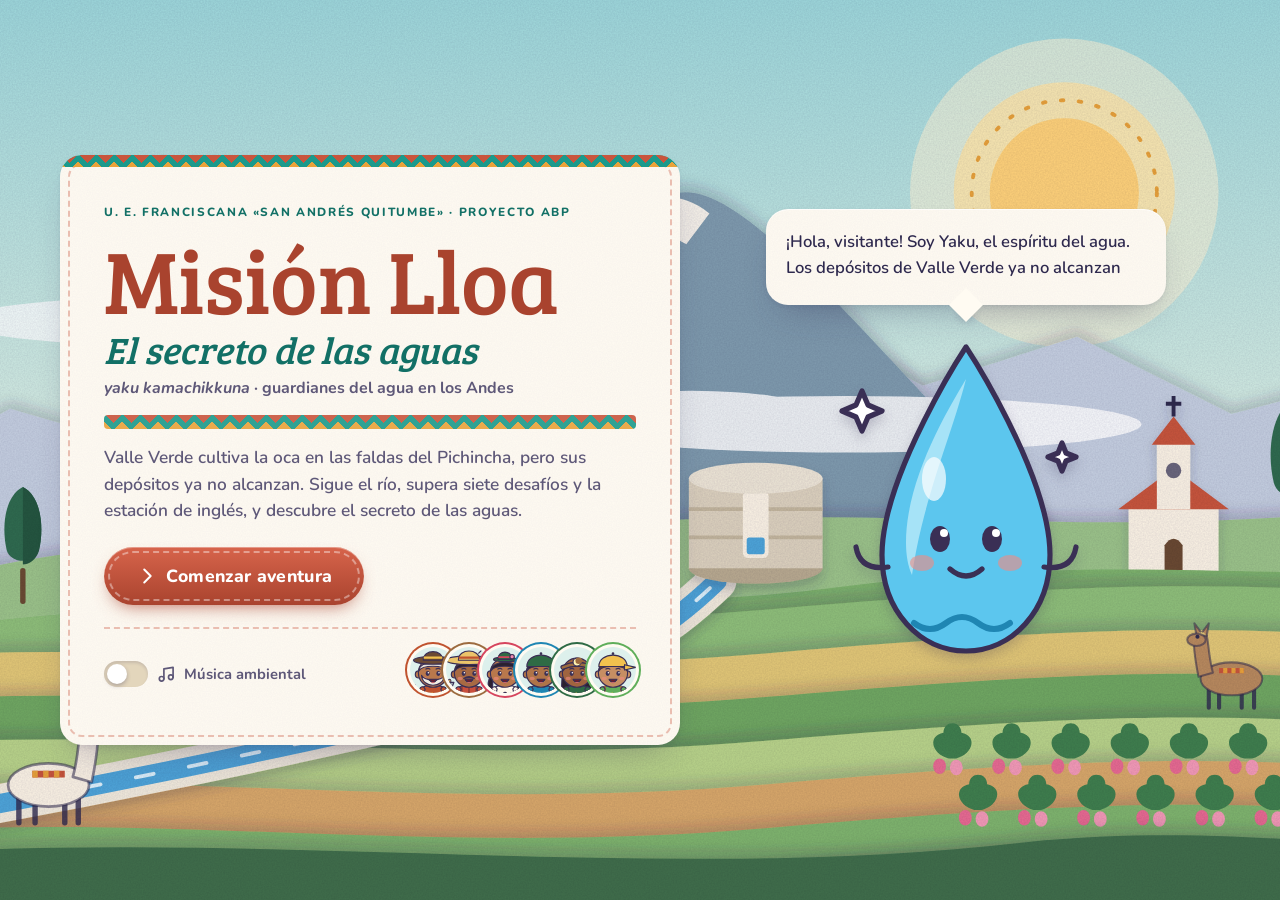
==== commit e15f2712: "Give the game its own Andean paper-cut identity, river map and English station - New visual identity" ====
--- a/escape-room/index.html
+++ b/escape-room/index.html
@@ -3,14 +3,14 @@
 <head>
   <meta charset="UTF-8" />
   <meta name="viewport" content="width=device-width, initial-scale=1" />
-  <meta name="theme-color" content="#315B43" />
+  <meta name="theme-color" content="#1B998B" />
   <title>Misión Lloa: El secreto de las aguas</title>
   <meta name="description" content="Escape room educativo: ayuda a la comunidad Valle Verde de Lloa a resolver su problema de almacenamiento de agua." />
   <link rel="icon" href="data:image/svg+xml,%3Csvg xmlns='http://www.w3.org/2000/svg' viewBox='0 0 24 24'%3E%3Cpath d='M12 2s7 8 7 13a7 7 0 0 1-14 0c0-5 7-13 7-13z' fill='%2379B8C5'/%3E%3C/svg%3E" />
   <!-- Fuentes opcionales: si no hay internet se usan fuentes del sistema -->
   <link rel="preconnect" href="https://fonts.googleapis.com" />
   <link rel="preconnect" href="https://fonts.gstatic.com" crossorigin />
-  <link href="https://fonts.googleapis.com/css2?family=Fredoka:wght@500;600;700&family=Nunito:wght@500;600;700;800;900&display=swap" rel="stylesheet" />
+  <link href="https://fonts.googleapis.com/css2?family=Bree+Serif&family=Nunito:wght@500;600;700;800;900&display=swap" rel="stylesheet" />
   <link rel="stylesheet" href="css/styles.css" />
 </head>
 <body>
--- a/escape-room/css/styles.css
+++ b/escape-room/css/styles.css
@@ -1,116 +1,120 @@
 /* =========================================================
    styles.css — Misión Lloa: El secreto de las aguas
-   Estilo caricatura: contornos gruesos, sombras sólidas y
-   colores vivos de los Andes. Para cambiar colores, edita :root.
+   Identidad «Telar de los Andes»: papel recortado, bordes
+   cosidos, franjas de tejido andino y amanecer en el páramo.
+   Para cambiar colores, edita las variables de :root.
    ========================================================= */
 :root {
-  --ink: #2B2130;
-  --ink-2: #5C5162;
-  --cream: #FFF8EA;
-  --paper: #FFFDF7;
-  --sand: #F3E3C3;
-  --forest: #2F6B45;
-  --forest-d: #1F4D31;
-  --leaf: #5FAE5A;
-  --lime: #A8D46F;
-  --sage: #B7C99A;
-  --wheat: #F2C14E;
-  --orange: #F28B3C;
-  --clay: #D9653B;
-  --earth: #9C6B3F;
-  --rose: #D6455E;
-  --pink: #F28BB0;
-  --water: #3FB6E0;
-  --water-d: #1F86B3;
-  --sky: #8ED1F0;
-  --plum: #5B3A6B;
-  --teal-d: #16404D;
-  --good: #3E9B4F;
-  --bad: #D6455E;
-  --warn: #C9831C;
-  --line: 3px solid var(--ink);
-  --pop: 0 5px 0 var(--ink);
-  --pop-sm: 0 3px 0 var(--ink);
-  --r: 20px;
+  --ink: #2E294E;          /* índigo de tinta */
+  --ink-2: #5E5878;
+  --paper: #FFFBF2;
+  --cream: #FBF3E4;
+  --sand: #F1E4C8;
+  --terra: #C8553D;        /* terracota */
+  --terra-d: #A9432E;
+  --ochre: #E9A23B;
+  --teal: #1B998B;
+  --teal-d: #127066;
+  --lake: #4EA5D9;
+  --rose: #E86A92;
+  --leaf: #5E9C5A;
+  --moss: #8FC07A;
+  --good: #2E8A57;
+  --bad: #C8553D;
+  --warn: #B7791F;
+  --stitch: 2px dashed rgb(200 85 61 / .35);
+  --soft: 0 1px 0 rgb(255 255 255 / .8) inset, 0 2px 4px rgb(46 41 78 / .07), 0 18px 36px -18px rgb(46 41 78 / .4);
+  --lift: 0 2px 6px rgb(46 41 78 / .1), 0 10px 22px -12px rgb(46 41 78 / .45);
+  --grain: url("data:image/svg+xml,%3Csvg xmlns='http://www.w3.org/2000/svg' width='160' height='160'%3E%3Cfilter id='n'%3E%3CfeTurbulence type='fractalNoise' baseFrequency='.8' numOctaves='2'/%3E%3CfeColorMatrix values='0 0 0 0 .2 0 0 0 0 .16 0 0 0 0 .3 0 0 0 .06 0'/%3E%3C/filter%3E%3Crect width='160' height='160' filter='url(%23n)'/%3E%3C/svg%3E");
+  --weave: linear-gradient(135deg, var(--terra) 25%, transparent 25%) -9px 0 / 18px 14px, linear-gradient(225deg, var(--terra) 25%, transparent 25%) -9px 0 / 18px 14px, linear-gradient(315deg, var(--ochre) 25%, transparent 25%) 0 0 / 18px 14px, linear-gradient(45deg, var(--ochre) 25%, transparent 25%) 0 0 / 18px 14px, var(--teal);
+  --r: 22px;
   --ease-out: cubic-bezier(0.23, 1, 0.32, 1);
   --ease-io: cubic-bezier(0.77, 0, 0.175, 1);
   --spring: cubic-bezier(0.34, 1.56, 0.64, 1);
-  --display: 'Fredoka', 'Baloo 2', 'Trebuchet MS', system-ui, sans-serif;
+  --display: 'Bree Serif', Georgia, 'Times New Roman', serif;
   --body: 'Nunito', system-ui, -apple-system, 'Segoe UI', Roboto, sans-serif;
 }
 
 * { box-sizing: border-box; }
 html { -webkit-text-size-adjust: 100%; }
-body { margin: 0; min-height: 100dvh; background: #BFE6F2; color: var(--ink); font: 600 16px/1.5 var(--body); -webkit-font-smoothing: antialiased; }
+body { margin: 0; min-height: 100dvh; background: var(--cream) var(--grain); color: var(--ink); font: 600 16px/1.55 var(--body); -webkit-font-smoothing: antialiased; }
 button, input, textarea { font: inherit; color: inherit; }
 button { cursor: pointer; -webkit-tap-highlight-color: transparent; }
-h1, h2, h3, h4 { margin: 0; line-height: 1.1; font-family: var(--display); font-weight: 700; }
+h1, h2, h3, h4 { margin: 0; line-height: 1.12; font-family: var(--display); font-weight: 400; }
 p { margin: 0; }
-:focus-visible { outline: 3px solid var(--water-d); outline-offset: 3px; border-radius: 10px; }
+:focus-visible { outline: 3px solid var(--teal); outline-offset: 3px; border-radius: 10px; }
 .sr-only { position: absolute; width: 1px; height: 1px; overflow: hidden; clip: rect(0 0 0 0); white-space: nowrap; }
-.ic { width: 1.25em; height: 1.25em; fill: none; stroke: currentColor; stroke-width: 2.4; stroke-linecap: round; stroke-linejoin: round; flex: none; }
-.h1 { font: 700 clamp(2rem, 6vw, 3.2rem)/1.05 var(--display); color: var(--forest); }
-.h2 { font: 700 clamp(1.6rem, 4vw, 2.3rem)/1.1 var(--display); color: var(--ink); }
-.eyebrow, .tag { display: inline-block; font: 700 .78rem var(--display); letter-spacing: .08em; text-transform: uppercase; color: var(--earth); }
-.tag { background: var(--wheat); color: var(--ink); border: var(--line); border-radius: 99px; padding: .2em .8em; box-shadow: var(--pop-sm); }
-
-/* ---------- Botones (el texto siempre cabe: puede saltar de línea) ---------- */
+.ic { width: 1.25em; height: 1.25em; fill: none; stroke: currentColor; stroke-width: 2.2; stroke-linecap: round; stroke-linejoin: round; flex: none; }
+.h1 { font: 400 clamp(2rem, 6vw, 3.1rem)/1.05 var(--display); color: var(--terra-d); }
+.h2 { font: 400 clamp(1.6rem, 4vw, 2.2rem)/1.1 var(--display); }
+.eyebrow, .tag { display: inline-block; font: 800 .74rem var(--body); letter-spacing: .14em; text-transform: uppercase; color: var(--teal-d); }
+.tag { background: #DDF0EC; border-radius: 99px; padding: .3em .9em; }
+.weave { height: 14px; border-radius: 4px; background: var(--weave); opacity: .9; }
+
+/* Tarjeta de papel con costura interior: base de casi todos los paneles */
+.paper, .step, .pane-title, .char-card, .dlg, .bubble, .speech, .route-card, .results-card, .reward-card, .hero-card, .m-top, .yaku-bubble {
+  position: relative; background: var(--paper) var(--grain); border-radius: var(--r); box-shadow: var(--soft);
+}
+.step::before, .pane-title::before, .dlg::before, .route-card::before, .results-card::before, .reward-card::before, .hero-card::before {
+  content: ''; position: absolute; inset: 8px; border: var(--stitch); border-radius: calc(var(--r) - 8px); pointer-events: none;
+}
+
+/* ---------- Botones ---------- */
 .btn {
   display: inline-flex; align-items: center; justify-content: center; gap: .5em;
-  min-height: 48px; max-width: 100%; padding: .6em 1.3em; border: var(--line); border-radius: 16px;
-  font: 700 1.02rem/1.15 var(--display); letter-spacing: .02em; text-align: center; white-space: normal; text-wrap: balance;
-  background: var(--paper); color: var(--ink); box-shadow: var(--pop);
-  transition: transform 140ms var(--ease-out), box-shadow 140ms var(--ease-out), background-color 160ms ease;
-}
-.btn:active { transform: translateY(4px); box-shadow: 0 1px 0 var(--ink); }
-.btn.primary { background: var(--clay); color: #fff; text-shadow: 0 2px 0 rgb(43 33 48 / .35); }
-.btn.sand { background: var(--sand); }
-.btn.ghost { background: var(--paper); }
-.btn.lg { min-height: 58px; padding: .7em 1.7em; font-size: 1.2rem; text-transform: uppercase; }
-.btn.sm { min-height: 42px; padding: .45em 1em; font-size: .95rem; border-radius: 13px; }
+  min-height: 48px; max-width: 100%; padding: .6em 1.4em; border: 0; border-radius: 999px;
+  font: 800 1rem/1.2 var(--body); letter-spacing: .02em; text-align: center; white-space: normal; text-wrap: balance;
+  background: var(--paper); color: var(--ink); box-shadow: var(--lift);
+  outline: 2px dashed transparent; outline-offset: -6px;
+  transition: transform 160ms var(--ease-out), box-shadow 160ms var(--ease-out), background-color 160ms ease;
+}
+.btn:active { transform: scale(.97); }
+.btn.primary { background: linear-gradient(#D7644B, var(--terra-d)); color: #fff; outline-color: rgb(255 255 255 / .4); box-shadow: inset 0 1px 0 rgb(255 255 255 / .35), 0 8px 18px -8px rgb(169 67 46 / .8); }
+.btn.sand, .btn.ghost { background: var(--sand); }
+.btn.lg { min-height: 58px; padding: .75em 1.8em; font-size: 1.1rem; }
+.btn.sm { min-height: 42px; padding: .45em 1.1em; font-size: .92rem; }
 .btn[hidden] { display: none; }
 @media (hover: hover) and (pointer: fine) {
-  .btn:hover { transform: translateY(-2px); box-shadow: 0 7px 0 var(--ink); }
-  .btn.primary:hover { background: #E2724A; }
-}
-.actions { display: flex; flex-wrap: wrap; gap: 14px; margin-top: 1.4rem; width: 100%; }
+  .btn:hover { transform: translateY(-2px); }
+  .btn.primary:hover { background: linear-gradient(#DD6F55, #B04A33); }
+}
+.actions { display: flex; flex-wrap: wrap; gap: 12px; margin-top: 1.4rem; width: 100%; }
 .actions > .btn { flex: 0 1 auto; }
 .actions.center { justify-content: center; }
 
-/* ---------- Pantallas y fondo ---------- */
-.screen { position: relative; min-height: 100dvh; animation: screen-in 450ms var(--ease-out) both; }
-@keyframes screen-in { from { opacity: 0; transform: translateY(12px); } }
+/* ---------- Pantallas y paisaje ---------- */
+.screen { position: relative; min-height: 100dvh; animation: screen-in 500ms var(--ease-out) both; }
+@keyframes screen-in { from { opacity: 0; transform: translateY(10px); } }
 .bg { position: fixed; inset: 0; z-index: -1; overflow: hidden; }
-.bg .land, .map-bg .land { width: 100%; height: 100%; display: block; }
-.bg.soft::after { content: ''; position: absolute; inset: 0; background: rgb(255 248 234 / .55); }
-.sun-rays { animation: spin 40s linear infinite; }
+.bg .land { width: 100%; height: 100%; display: block; }
+.bg.soft::after { content: ''; position: absolute; inset: 0; background: rgb(251 243 228 / .55); }
+.inti-ring { animation: spin 60s linear infinite; }
 @keyframes spin { to { transform: rotate(360deg); } }
-.cloud.c1 { animation: drift 28s ease-in-out infinite alternate; }
-.cloud.c2 { animation: drift 34s ease-in-out infinite alternate-reverse; }
-.cloud.c3 { animation: drift 40s ease-in-out infinite alternate; }
-@keyframes drift { to { translate: 70px 0; } }
-.flow { animation: flow 2.4s linear infinite; }
+.mist.m1 { animation: drift 26s ease-in-out infinite alternate; }
+.mist.m2 { animation: drift 34s ease-in-out infinite alternate-reverse; }
+@keyframes drift { to { translate: 90px 0; } }
+.flow { animation: flow 2.6s linear infinite; }
 @keyframes flow { to { stroke-dashoffset: -84; } }
-.birds { animation: birds 18s linear infinite; }
-@keyframes birds { from { translate: -500px 20px; } to { translate: 900px -30px; } }
+.condor { animation: glide 22s ease-in-out infinite alternate; }
+@keyframes glide { from { translate: -120px 10px; rotate: -3deg; } to { translate: 520px -30px; rotate: 4deg; } }
 .llama-head { transform-box: fill-box; transform-origin: 50% 100%; animation: chew 3.6s ease-in-out infinite; }
 @keyframes chew { 50% { rotate: -6deg; } }
 
 /* ---------- Personajes animados ---------- */
-.char { position: relative; width: 120px; aspect-ratio: 140 / 190; flex: none; }
+.char { position: relative; width: 120px; aspect-ratio: 140 / 190; flex: none; filter: drop-shadow(0 6px 6px rgb(46 41 78 / .22)); }
 .char svg, .char img { width: 100%; height: 100%; display: block; overflow: visible; }
+.char .c-shadow { display: none; }
 .char .c-body { transform-box: view-box; transform-origin: 70px 182px; animation: breathe 3.2s ease-in-out infinite; animation-delay: var(--d, 0s); }
 .char .c-head { transform-box: view-box; transform-origin: 70px 106px; animation: bob 3.2s ease-in-out infinite; animation-delay: var(--d, 0s); }
 .char .c-eyes { transform-box: fill-box; transform-origin: 50% 50%; animation: blink 4.8s infinite; animation-delay: var(--d, 0s); }
 .char .c-arm-r { transform-box: view-box; transform-origin: 94px 112px; }
-.char .c-arm-l { transform-box: view-box; transform-origin: 46px 112px; }
 .char .m-open { opacity: 0; }
-.char .float { animation: float 2.6s ease-in-out infinite; animation-delay: var(--d, 0s); }
+.char .float { animation: float 2.8s ease-in-out infinite; animation-delay: var(--d, 0s); }
 .char .sparkles { animation: twinkle 2s ease-in-out infinite; }
 @keyframes breathe { 50% { transform: scale(1.025, .985); } }
 @keyframes bob { 50% { transform: translateY(2px) rotate(-1.5deg); } }
 @keyframes blink { 0%, 93%, 100% { transform: scaleY(1); } 96% { transform: scaleY(.1); } }
-@keyframes float { 50% { transform: translateY(-8px) rotate(2deg); } }
+@keyframes float { 50% { transform: translateY(-9px) rotate(2deg); } }
 @keyframes twinkle { 50% { opacity: .3; } }
 .char.talking .m-open { animation: mouth .24s steps(1) infinite; }
 .char.talking .m-closed { animation: mouth .24s steps(1) infinite reverse; }
@@ -119,526 +123,569 @@
 .char.talking .c-head { animation: nod .5s ease-in-out infinite alternate; }
 @keyframes wave { from { transform: rotate(0deg); } to { transform: rotate(-38deg); } }
 @keyframes nod { from { transform: rotate(-3deg); } to { transform: rotate(3deg) translateY(-2px); } }
-.char.enter { animation: char-in 650ms var(--spring) both; }
-@keyframes char-in { from { opacity: 0; transform: translateY(30px) scale(.85); } }
-.avatar { display: inline-block; width: 56px; aspect-ratio: 1; border-radius: 50%; overflow: hidden; flex: none; border: var(--line); background: var(--sky); }
+.char.enter { animation: char-in 700ms var(--spring) both; }
+@keyframes char-in { from { opacity: 0; transform: translateY(28px) scale(.88); } }
+.avatar { display: inline-block; width: 56px; aspect-ratio: 1; border-radius: 50%; overflow: hidden; flex: none; background: #DDF0EC; box-shadow: 0 0 0 3px var(--paper), 0 0 0 5px var(--c, var(--teal)); }
 .avatar svg { width: 100%; height: 100%; display: block; }
 
 /* ---------- A · Bienvenida ---------- */
-.welcome { display: grid; place-items: start center; padding: 0 16px 40px; overflow: hidden; }
-.welcome-main { position: relative; z-index: 2; width: min(620px, 100%); display: flex; flex-direction: column; align-items: center; text-align: center; }
-.sign { position: relative; padding-top: 70px; animation: swing 4s ease-in-out infinite; transform-origin: 50% 0; }
-@keyframes swing { 50% { rotate: 1.2deg; } }
-.rope { position: absolute; top: 0; width: 6px; height: 78px; background: repeating-linear-gradient(45deg, #C99A5B 0 6px, #9C6B3F 6px 12px); border: 2px solid var(--ink); border-radius: 3px; }
-.rope:first-child { left: 22%; } .rope:nth-child(2) { right: 22%; }
-.board {
-  position: relative; padding: 22px clamp(18px, 5vw, 44px) 26px; border: 4px solid var(--ink); border-radius: 26px;
-  background: repeating-linear-gradient(0deg, #B97A45 0 34px, #A86B3A 34px 36px), #B97A45; box-shadow: 0 8px 0 var(--ink);
-}
-.board::before, .board::after { content: ''; position: absolute; top: 12px; width: 14px; height: 14px; border-radius: 50%; background: #E7D3AE; border: 3px solid var(--ink); }
-.board::before { left: 14px; } .board::after { right: 14px; }
-.sign-tag { display: inline-block; font: 700 .78rem var(--display); letter-spacing: .14em; text-transform: uppercase; color: var(--ink); background: var(--wheat); border: var(--line); border-radius: 99px; padding: .2em .9em; box-shadow: var(--pop-sm); }
-.title { margin: 10px 0 0; font: 700 clamp(3.4rem, 13vw, 6.4rem)/.85 var(--display); color: var(--cream); letter-spacing: .01em;
-  -webkit-text-stroke: 4px var(--ink); paint-order: stroke fill; text-shadow: 0 6px 0 var(--ink); }
-.title small { display: block; font-size: .42em; color: var(--wheat); letter-spacing: .12em; margin-bottom: 4px; }
-.ribbon { position: relative; display: inline-block; margin: 14px 0 8px; }
-.ribbon span { position: relative; z-index: 1; display: block; padding: .35em 1.2em; font: 700 clamp(1.1rem, 3.6vw, 1.5rem)/1.1 var(--display); color: #fff; background: var(--rose); border: var(--line); box-shadow: var(--pop-sm); text-shadow: 0 2px 0 rgb(43 33 48 / .35); }
-.ribbon::before, .ribbon::after { content: ''; position: absolute; top: 10px; width: 34px; height: 100%; background: #A8344A; border: var(--line); }
-.ribbon::before { left: -22px; clip-path: polygon(0 0, 100% 0, 100% 100%, 0 100%, 30% 50%); }
-.ribbon::after { right: -22px; clip-path: polygon(0 0, 100% 0, 70% 50%, 100% 100%, 0 100%); }
-.kichwa { font: 600 1rem var(--display); color: #FFF2D6; text-shadow: 0 2px 0 rgb(43 33 48 / .5); }
-.yaku-say { display: flex; align-items: center; gap: 4px; margin-top: 18px; width: 100%; }
-.yaku-say .char { width: 92px; }
-.speech { position: relative; flex: 1; text-align: left; background: var(--paper); border: var(--line); border-radius: 20px; padding: 12px 16px; box-shadow: var(--pop); min-height: 88px; }
-.speech::before { content: ''; position: absolute; left: -13px; top: 32px; width: 20px; height: 20px; background: var(--paper); border-left: var(--line); border-bottom: var(--line); transform: rotate(45deg); }
-.speech .said { font-size: 1rem; }
-.welcome .actions { margin-top: 20px; }
-.credits { margin-top: 14px; font: 600 .82rem var(--display); color: var(--ink); background: rgb(255 248 234 / .85); padding: .3em 1em; border-radius: 99px; border: 2px solid var(--ink); }
-.welcome-cast { position: fixed; bottom: 2vh; z-index: 1; display: flex; align-items: flex-end; gap: 0; pointer-events: none; }
-.welcome-cast.left { left: 1vw; } .welcome-cast.right { right: 1vw; }
-.welcome-cast .char { width: clamp(110px, 12vw, 170px); }
-.welcome-cast .char:nth-child(2) { margin-left: -20px; }
-.switch { display: inline-flex; align-items: center; gap: .55rem; margin-top: 14px; padding: .35em .9em; border-radius: 99px; background: var(--paper); border: var(--line); box-shadow: var(--pop-sm); font: 600 .92rem var(--display); cursor: pointer; min-height: 44px; }
+.welcome { display: grid; align-items: center; padding: 32px 20px; }
+.welcome-grid { width: min(1160px, 100%); margin: 0 auto; display: grid; grid-template-columns: minmax(0, 1.1fr) minmax(0, .9fr); gap: 32px; align-items: center; }
+.hero-card { padding: clamp(26px, 4vw, 44px); overflow: hidden; }
+.hero-card::after { content: ''; position: absolute; left: 0; right: 0; top: 0; height: 12px; background: var(--weave); }
+.title { margin: 14px 0 6px; font: 400 clamp(3rem, 8vw, 5.6rem)/.92 var(--display); color: var(--terra-d); letter-spacing: -.01em; }
+.title em { display: block; margin-top: .25em; font: italic 400 .42em/1.1 var(--display); color: var(--teal-d); letter-spacing: 0; }
+.kichwa { font: 700 1rem var(--body); color: var(--ink-2); margin-bottom: 16px; }
+.lead { margin-top: 16px; font-size: 1.08rem; color: var(--ink-2); max-width: 52ch; text-wrap: pretty; }
+.hero-foot { display: flex; flex-wrap: wrap; align-items: center; justify-content: space-between; gap: 14px; margin-top: 22px; padding-top: 18px; border-top: var(--stitch); }
+.medallions { display: flex; }
+.medal { margin-left: -10px; transition: transform 200ms var(--spring); }
+.medal:first-child { margin-left: 0; }
+.medal .avatar { width: 46px; }
+@media (hover: hover) and (pointer: fine) { .medal:hover { transform: translateY(-6px); } }
+.hero-yaku { display: flex; flex-direction: column; align-items: center; gap: 6px; }
+.hero-yaku .char { width: clamp(180px, 22vw, 280px); }
+.yaku-bubble { width: min(400px, 100%); padding: 16px 20px; min-height: 96px; font-size: 1.05rem; }
+.yaku-bubble::after { content: ''; position: absolute; left: 50%; bottom: -12px; width: 24px; height: 24px; margin-left: -12px; background: var(--paper); transform: rotate(45deg); box-shadow: 6px 6px 10px -6px rgb(46 41 78 / .3); }
+.switch { display: inline-flex; align-items: center; gap: .55rem; font: 700 .92rem var(--body); cursor: pointer; min-height: 44px; color: var(--ink-2); }
 .switch input { position: absolute; opacity: 0; width: 1px; height: 1px; }
-.switch .track { width: 42px; height: 24px; border-radius: 99px; background: #D9CCB4; border: 2px solid var(--ink); position: relative; transition: background-color 200ms ease; }
-.switch .track span { position: absolute; top: 2px; left: 2px; width: 16px; height: 16px; border-radius: 50%; background: #fff; border: 2px solid var(--ink); transition: transform 220ms var(--spring); }
-.switch input:checked + .track { background: var(--leaf); }
+.switch .track { width: 44px; height: 26px; border-radius: 99px; background: #E3D6BC; position: relative; transition: background-color 200ms ease; box-shadow: inset 0 2px 3px rgb(46 41 78 / .15); }
+.switch .track span { position: absolute; top: 3px; left: 3px; width: 20px; height: 20px; border-radius: 50%; background: #fff; box-shadow: 0 2px 4px rgb(46 41 78 / .3); transition: transform 240ms var(--spring); }
+.switch input:checked + .track { background: var(--teal); }
 .switch input:checked + .track span { transform: translateX(18px); }
-.switch input:focus-visible + .track { outline: 3px solid var(--water-d); outline-offset: 2px; }
+.switch input:focus-visible + .track { outline: 3px solid var(--teal); outline-offset: 2px; }
 
 /* ---------- B · Personajes ---------- */
 .characters .wrap { width: min(1180px, 100%); margin: 0 auto; padding: 32px 16px 56px; }
-.pane-title { text-align: center; background: var(--paper); border: var(--line); border-radius: 24px; padding: 18px; box-shadow: var(--pop); max-width: 640px; margin: 0 auto; }
+.pane-title { text-align: center; padding: 22px; max-width: 640px; margin: 0 auto; }
 .pane-title .h2 { margin-top: 8px; }
 .pane-title .sub { color: var(--ink-2); margin-top: 4px; }
-.cast-grid { display: grid; grid-template-columns: repeat(auto-fill, minmax(250px, 1fr)); gap: 18px; margin-top: 26px; }
-.char-card {
-  display: flex; flex-direction: column; text-align: left; padding: 0; overflow: hidden; border: var(--line); border-radius: 24px; background: var(--paper);
-  box-shadow: var(--pop); animation: rise 500ms var(--ease-out) both; animation-delay: calc(var(--i) * 70ms);
-  transition: transform 160ms var(--ease-out), box-shadow 160ms var(--ease-out);
-}
-.char-card:active { transform: translateY(4px); box-shadow: 0 1px 0 var(--ink); }
-@media (hover: hover) and (pointer: fine) { .char-card:hover { transform: translateY(-3px); box-shadow: 0 8px 0 var(--ink); } }
+.cast-grid { display: grid; grid-template-columns: repeat(auto-fill, minmax(250px, 1fr)); gap: 20px; margin-top: 26px; }
+.char-card { display: flex; flex-direction: column; text-align: left; padding: 0; border: 0; overflow: hidden; animation: rise 520ms var(--ease-out) both; animation-delay: calc(var(--i) * 70ms); transition: transform 200ms var(--ease-out), box-shadow 200ms ease; }
+.char-card:active { transform: scale(.98); }
+@media (hover: hover) and (pointer: fine) { .char-card:hover { transform: translateY(-4px); } }
 @keyframes rise { from { opacity: 0; transform: translateY(14px); } }
-.cc-stage { display: flex; justify-content: center; align-items: flex-end; height: 170px; padding-top: 10px; border-bottom: var(--line);
-  background: radial-gradient(circle at 50% 110%, color-mix(in srgb, var(--c) 55%, #fff) 0 45%, transparent 46%), linear-gradient(#CDEBF5, #FFF1D6); }
-.cc-stage .char { width: 112px; margin-bottom: -6px; }
-.cc-info { padding: 14px 16px 18px; display: flex; flex-direction: column; gap: 4px; flex: 1; }
-.cc-info h3 { font-size: 1.35rem; }
-.role { font: 700 .78rem var(--display); color: var(--c); text-transform: uppercase; letter-spacing: .06em; }
-.cc-line { margin-top: 8px; padding: 10px 12px; border-radius: 14px; background: var(--sand); border: 2px solid var(--ink); font-size: .95rem; min-height: 4.6em; transition: background-color 200ms ease; }
-.char-card.speaking .cc-line { background: #E3F5FB; }
-.char-card.speaking { box-shadow: 0 5px 0 var(--ink), 0 0 0 5px var(--c); }
+.cc-stage { position: relative; display: flex; justify-content: center; align-items: flex-end; height: 170px; padding-top: 10px;
+  background: radial-gradient(120% 90% at 50% 120%, color-mix(in srgb, var(--c) 40%, #fff) 0 50%, transparent 51%), linear-gradient(#CFE9E6, #FDF0D5); }
+.cc-stage::after { content: ''; position: absolute; left: 0; right: 0; bottom: 0; height: 10px; background: var(--weave); }
+.cc-stage .char { width: 112px; margin-bottom: 4px; z-index: 1; }
+.cc-info { padding: 14px 18px 20px; display: flex; flex-direction: column; gap: 4px; flex: 1; }
+.cc-info h3 { font-size: 1.4rem; }
+.role { font: 800 .74rem var(--body); color: var(--c); text-transform: uppercase; letter-spacing: .1em; }
+.cc-line { margin-top: 8px; padding: 10px 12px; border-radius: 14px; background: var(--cream); font-size: .95rem; min-height: 4.6em; border-left: 4px solid var(--c); transition: background-color 200ms ease; }
+.char-card.speaking .cc-line { background: #E4F3F0; }
+.char-card.speaking { box-shadow: var(--soft), 0 0 0 3px var(--c); }
 
 /* ---------- C · Historia ---------- */
 .story { display: flex; flex-direction: column; justify-content: flex-end; padding: 16px; gap: 8px; }
-.story-label { position: absolute; top: 16px; left: 16px; font: 700 .85rem var(--display); letter-spacing: .1em; text-transform: uppercase; background: var(--wheat); border: var(--line); border-radius: 99px; padding: .3em 1em; box-shadow: var(--pop-sm); }
+.story-label { position: absolute; top: 16px; left: 16px; font: 800 .78rem var(--body); letter-spacing: .14em; text-transform: uppercase; background: var(--paper); border-radius: 99px; padding: .45em 1.1em; box-shadow: var(--lift); color: var(--teal-d); }
 .stage { display: flex; justify-content: center; align-items: flex-end; gap: clamp(0px, 1.5vw, 18px); flex: 1; padding-top: 60px; }
-.actor { display: flex; flex-direction: column; align-items: center; gap: 6px; transition: transform 350ms var(--spring), filter 300ms ease, opacity 300ms ease; filter: saturate(.75) brightness(.92); opacity: .85; }
+.actor { display: flex; flex-direction: column; align-items: center; gap: 6px; transition: transform 380ms var(--spring), filter 300ms ease, opacity 300ms ease; filter: saturate(.6); opacity: .8; }
 .actor .char { width: clamp(78px, 11vw, 140px); }
-.actor-name { font: 700 .82rem var(--display); background: var(--paper); border: 2px solid var(--ink); border-radius: 99px; padding: .1em .7em; }
+.actor-name { font: 800 .76rem var(--body); background: var(--paper); border-radius: 99px; padding: .2em .8em; box-shadow: var(--lift); }
 .actor.on { transform: translateY(-10px) scale(1.12); filter: none; opacity: 1; }
-.actor.on .actor-name { background: var(--wheat); }
-.dlg { position: relative; width: min(880px, 100%); margin: 14px auto 0; background: var(--paper); border: 4px solid var(--ink); border-radius: 24px; padding: 26px 22px 16px; box-shadow: 0 7px 0 var(--ink); }
-.dlg-tab { position: absolute; top: -20px; left: 20px; font: 700 1.1rem var(--display); color: #fff; background: var(--c, var(--forest)); border: var(--line); border-radius: 14px; padding: .25em .9em; box-shadow: var(--pop-sm); text-shadow: 0 2px 0 rgb(43 33 48 / .35); }
-.dlg-tab small, .who small { font: 700 .72rem var(--body); text-transform: uppercase; letter-spacing: .06em; opacity: .9; margin-left: .4em; }
+.actor.on .actor-name { background: var(--terra); color: #fff; }
+.dlg { width: min(880px, 100%); margin: 16px auto 0; padding: 30px 26px 18px; }
+.dlg-tab { position: absolute; top: -18px; left: 26px; z-index: 1; font: 400 1.15rem var(--display); color: #fff; background: var(--c, var(--teal)); border-radius: 12px 12px 12px 2px; padding: .25em .95em; box-shadow: var(--lift); }
+.dlg-tab small, .who small { font: 800 .7rem var(--body); text-transform: uppercase; letter-spacing: .08em; opacity: .9; margin-left: .45em; }
 .dlg-text { font-size: clamp(1.02rem, 2.2vw, 1.2rem); min-height: 3.2em; text-wrap: pretty; }
 .dlg-actions { display: flex; align-items: center; gap: 10px; margin-top: 12px; justify-content: flex-end; flex-wrap: wrap; }
-.dlg-count { margin-right: auto; font: 700 .9rem var(--display); color: var(--ink-2); font-variant-numeric: tabular-nums; }
-
-/* ---------- HUD ---------- */
-.hud { position: relative; z-index: 30; display: flex; align-items: center; gap: 8px; padding: 10px max(12px, env(safe-area-inset-left)); pointer-events: none; }
-.hud > *, .hud-chips > * { pointer-events: auto; }
-.hud-chips { display: flex; align-items: center; gap: 8px; margin-left: auto; flex-wrap: wrap; justify-content: flex-end; }
-.pill { display: inline-flex; align-items: center; gap: 6px; min-height: 44px; padding: 0 14px; border: var(--line); border-radius: 99px; background: var(--teal-d); color: #fff; font: 700 1rem var(--display); box-shadow: var(--pop-sm); font-variant-numeric: tabular-nums; transition: transform 140ms var(--ease-out); white-space: nowrap; }
-button.pill:active { transform: translateY(3px); box-shadow: none; }
-.pill .ic { color: var(--wheat); }
+.dlg-count { margin-right: auto; font: 800 .86rem var(--body); color: var(--ink-2); font-variant-numeric: tabular-nums; }
+
+/* ---------- HUD: franja tejida con quipu de progreso ---------- */
+.hud { position: relative; z-index: 30; display: flex; align-items: center; gap: 10px; padding: 10px max(14px, env(safe-area-inset-left)) 20px; background: var(--paper) var(--grain); box-shadow: 0 6px 18px -12px rgb(46 41 78 / .5); }
+.hud::after { content: ''; position: absolute; left: 0; right: 0; bottom: 0; height: 10px; background: var(--weave); }
+.hud-chips { display: flex; align-items: center; gap: 6px; margin-left: auto; }
+.pill { display: inline-flex; align-items: center; gap: 6px; min-height: 44px; padding: 0 12px; border: 0; border-radius: 14px; background: transparent; color: var(--ink); font: 800 1rem var(--body); font-variant-numeric: tabular-nums; white-space: nowrap; transition: background-color 150ms ease, transform 150ms var(--ease-out); }
+button.pill:active { transform: scale(.94); }
+@media (hover: hover) and (pointer: fine) { button.pill:hover { background: var(--sand); } }
+.pill .ic { color: var(--terra); }
 .pill.round { width: 44px; padding: 0; justify-content: center; }
-.pill.brand { background: var(--teal-d); }
-.pill.brand .ic { color: var(--sky); }
-.pill.drops { gap: 3px; padding: 0 12px; }
-.pill.drops i { width: 10px; height: 14px; border-radius: 50% 50% 50% 50% / 60% 60% 40% 40%; background: rgb(255 255 255 / .22); border: 1.5px solid rgb(255 255 255 / .4); }
-.pill.drops i.on { background: var(--water); border-color: #fff; }
-.pill.drops b { margin-left: 6px; }
-
-/* ---------- D · Mapa ---------- */
-.map { padding: 4px 16px 40px; width: min(1180px, 100%); margin: 0 auto; }
-.map-head { display: flex; justify-content: space-between; align-items: center; gap: 12px; flex-wrap: wrap; margin-bottom: 14px; background: var(--paper); border: var(--line); border-radius: 22px; padding: 12px 18px; box-shadow: var(--pop); }
-.map-sub { font: 600 1rem var(--display); color: var(--ink-2); }
-.map-wrap { position: relative; aspect-ratio: 16 / 10; border-radius: 28px; overflow: hidden; border: 4px solid var(--ink); box-shadow: 0 7px 0 var(--ink); }
-.map-bg { position: absolute; inset: 0; }
-.trail { position: absolute; inset: 0; width: 100%; height: 100%; }
-.trail polyline { fill: none; vector-effect: non-scaling-stroke; stroke-linecap: round; stroke-linejoin: round; }
-.t-base { stroke: var(--paper); stroke-width: 8; stroke-dasharray: 1 16; }
-.t-done { stroke: var(--water); stroke-width: 7; filter: drop-shadow(0 2px 0 var(--ink)); }
-.t-m { display: none; }
-.node { position: absolute; left: var(--x); top: var(--y); transform: translate(-50%, -50%); display: flex; flex-direction: column; align-items: center; gap: 4px; background: none; border: 0; padding: 0; width: 160px; }
-.node-dot { position: relative; display: grid; place-items: center; width: 62px; height: 62px; border-radius: 50%; border: 4px solid var(--ink); background: var(--paper); color: var(--ink); box-shadow: 0 5px 0 var(--ink); transition: transform 200ms var(--spring); }
-.node-dot .ic { width: 28px; height: 28px; }
-.node-label { background: var(--paper); border: var(--line); border-radius: 14px; padding: 4px 10px; text-align: center; line-height: 1.15; box-shadow: var(--pop-sm); }
-.node-label b { display: block; font: 700 .86rem var(--display); }
-.node-label small { font-size: .72rem; font-weight: 800; color: var(--earth); }
-.node.is-open .node-dot { background: var(--clay); color: #fff; animation: bounce 1.4s var(--ease-out) infinite; }
-@keyframes bounce { 0%, 100% { transform: translateY(0); } 40% { transform: translateY(-10px); } 60% { transform: translateY(0) scale(1.06, .94); } }
-.node.is-open .node-label { background: var(--wheat); }
-.node.is-done .node-dot { background: var(--lime); }
-.node-ok { position: absolute; right: -8px; bottom: -6px; width: 26px; height: 26px; border-radius: 50%; background: var(--good); color: #fff; display: grid; place-items: center; border: 2.5px solid var(--ink); }
-.node-ok .ic { width: 15px; height: 15px; stroke-width: 3.4; }
-.node.is-locked .node-dot { background: #D9CCB4; color: var(--ink-2); }
-.node.is-locked .node-label { opacity: .85; }
-.node.is-locked { cursor: not-allowed; }
-@media (hover: hover) and (pointer: fine) { .node.is-done:hover .node-dot { transform: scale(1.08); } }
-.map-legend { display: flex; flex-wrap: wrap; align-items: center; gap: 10px 18px; margin-top: 16px; font: 600 .95rem var(--display); background: var(--paper); border: var(--line); border-radius: 18px; padding: 10px 16px; box-shadow: var(--pop-sm); }
-.map-legend .btn { margin-left: auto; }
-.lgd { display: inline-block; width: 16px; height: 16px; border-radius: 50%; margin-right: 6px; vertical-align: -3px; border: 2.5px solid var(--ink); }
-.lgd.open { background: var(--clay); } .lgd.done { background: var(--lime); } .lgd.locked { background: #D9CCB4; }
+.pill.brand { font: 400 1.25rem var(--display); color: var(--terra-d); }
+.pill.brand .ic { color: var(--lake); }
+.pill.drops { position: relative; gap: 10px; padding: 0 14px; }
+.pill.drops::before { content: ''; position: absolute; left: 10px; right: 52px; top: 50%; height: 3px; background: #CDB894; border-radius: 2px; }
+.pill.drops i { position: relative; width: 13px; height: 13px; border-radius: 50%; background: #E9DCC0; box-shadow: inset 0 0 0 2px #CDB894; }
+.pill.drops i.on { background: var(--lake); box-shadow: inset 0 0 0 2px #2F83B5; }
+.pill.drops b { margin-left: 4px; }
+
+/* ---------- D · Mapa del río ---------- */
+.map { padding: 18px 16px 40px; width: min(1220px, 100%); margin: 0 auto; }
+.map-layout { display: grid; grid-template-columns: minmax(0, 1fr) minmax(300px, 400px); gap: 22px; align-items: start; }
+.map-wrap { position: relative; aspect-ratio: 1000 / 1300; max-height: calc(100dvh - 120px); margin: 0 auto; width: 100%; max-width: calc((100dvh - 120px) * 1000 / 1300); border-radius: 26px; overflow: hidden; box-shadow: var(--soft); }
+.map-svg { position: absolute; inset: 0; width: 100%; height: 100%; display: block; }
+.map-lbl { font: 400 34px var(--display); fill: #6B4A33; opacity: .75; }
+.map-lbl.sm { font-size: 22px; }
+.river .new { stroke-dasharray: 1; stroke-dashoffset: 1; animation: pour 1800ms var(--ease-io) 300ms forwards; }
+@keyframes pour { to { stroke-dashoffset: 0; } }
+.river-shine path { animation: flow 2.6s linear infinite; }
+.fog { animation: fog 9s ease-in-out infinite alternate; animation-delay: var(--fd); }
+@keyframes fog { to { translate: 26px -6px; } }
+.map-title { position: absolute; top: 16px; right: 16px; display: flex; flex-direction: column; align-items: flex-end; padding: 10px 16px; background: rgb(255 251 242 / .9); border-radius: 14px; box-shadow: var(--lift); }
+.map-title small { font: 800 .68rem var(--body); letter-spacing: .14em; text-transform: uppercase; color: var(--teal-d); }
+.map-title b { font: 400 1.2rem var(--display); color: var(--terra-d); }
+.node { position: absolute; transform: translate(-50%, -50%); display: grid; place-items: center; width: 62px; height: 62px; padding: 0; border: 0; background: none; }
+.node-dot { display: grid; place-items: center; width: 56px; height: 56px; border-radius: 50%; background: #CFC7B6; color: #7A7266; box-shadow: 0 0 0 4px var(--paper), 0 8px 16px -6px rgb(46 41 78 / .6); transition: transform 260ms var(--spring), box-shadow 200ms ease; }
+.node-dot .ic { width: 26px; height: 26px; }
+.node-n { position: absolute; top: -6px; left: -6px; min-width: 24px; height: 24px; padding: 0 5px; border-radius: 99px; background: var(--ink); color: #fff; font: 800 .72rem/24px var(--body); text-align: center; }
+.node.is-open .node-dot { background: var(--terra); color: #fff; }
+.node.is-open::before { content: ''; position: absolute; inset: -4px; border-radius: 50%; border: 3px solid var(--terra); animation: ripple 1.8s var(--ease-out) infinite; }
+@keyframes ripple { from { transform: scale(.85); opacity: 1; } to { transform: scale(1.6); opacity: 0; } }
+.node.is-done .node-dot { background: var(--teal); color: #fff; }
+.node-ok { position: absolute; right: -4px; bottom: -2px; width: 24px; height: 24px; border-radius: 50%; background: var(--ochre); color: #fff; display: grid; place-items: center; box-shadow: 0 0 0 3px var(--paper); }
+.node-ok .ic { width: 14px; height: 14px; stroke-width: 3.2; }
+.node.sel .node-dot { transform: scale(1.16); box-shadow: 0 0 0 4px var(--paper), 0 0 0 8px var(--ochre), 0 10px 20px -6px rgb(46 41 78 / .6); }
+.node:active .node-dot { transform: scale(.92); }
+.route { display: grid; gap: 16px; position: sticky; top: 16px; }
+.route-card { padding: 22px 22px 24px; }
+.rc-top { display: flex; align-items: flex-end; gap: 12px; margin-bottom: 10px; }
+.rc-char .char { width: 96px; }
+.rc-top h2 { font-size: 1.55rem; margin-top: 4px; }
+.rc-goal { font-size: 1.02rem; color: var(--ink-2); }
+.rc-status { display: flex; align-items: center; gap: 8px; margin: 14px 0 4px; font: 800 .92rem var(--body); }
+.rc-status.is-open { color: var(--terra-d); } .rc-status.is-done { color: var(--teal-d); } .rc-status.is-locked { color: var(--ink-2); }
+.route-card .btn { margin-top: 12px; width: 100%; }
+.route-list { list-style: none; margin: 0; padding: 10px; display: grid; gap: 4px; background: rgb(255 251 242 / .75); border-radius: 18px; box-shadow: var(--soft); }
+.rl { display: flex; align-items: center; gap: 12px; width: 100%; padding: 8px 10px; border: 0; border-radius: 12px; background: none; text-align: left; transition: background-color 150ms ease; }
+.rl.sel { background: #FBE8D4; }
+@media (hover: hover) and (pointer: fine) { .rl:hover { background: var(--sand); } }
+.rl-dot { display: grid; place-items: center; width: 34px; height: 34px; border-radius: 50%; background: #E3DACA; color: #7A7266; flex: none; }
+.rl-dot .ic { width: 18px; height: 18px; }
+.rl.is-open .rl-dot { background: var(--terra); color: #fff; }
+.rl.is-done .rl-dot { background: var(--teal); color: #fff; }
+.rl-t { flex: 1; display: flex; flex-direction: column; font: 400 1.02rem/1.2 var(--display); }
+.rl-t small { font: 800 .66rem var(--body); letter-spacing: .1em; text-transform: uppercase; color: var(--ink-2); }
+.rl.is-locked .rl-t { opacity: .6; }
+.rl b { font: 800 .9rem var(--body); color: var(--teal-d); }
+.route > .btn { width: 100%; }
 
 /* ---------- E · Desafío ---------- */
-.mission { padding: 4px 16px 48px; width: min(1260px, 100%); margin: 0 auto; }
-.m-top { display: flex; align-items: center; gap: 14px; margin-bottom: 16px; flex-wrap: wrap; background: var(--paper); border: var(--line); border-radius: 22px; padding: 10px 14px; box-shadow: var(--pop); }
+.mission { padding: 18px 16px 48px; width: min(1260px, 100%); margin: 0 auto; }
+.m-top { display: flex; align-items: center; gap: 14px; margin-bottom: 18px; flex-wrap: wrap; padding: 12px 16px; }
 .m-title { flex: 1; min-width: 180px; }
-.m-title h2 { font-size: clamp(1.35rem, 3vw, 1.9rem); }
+.m-title h2 { font-size: clamp(1.4rem, 3vw, 1.9rem); }
 .dots { display: flex; gap: 6px; list-style: none; margin: 0; padding: 0; }
-.dots li { width: 22px; height: 12px; border-radius: 99px; background: #E6DAC2; border: 2px solid var(--ink); transition: width 300ms var(--spring), background-color 300ms ease; }
-.dots li.now { background: var(--water); width: 38px; }
-.dots li.done { background: var(--leaf); }
-.m-grid { display: grid; grid-template-columns: minmax(280px, .8fr) 1.45fr; gap: 20px; align-items: start; }
-.m-scene { position: sticky; top: 16px; border-radius: 28px; overflow: hidden; min-height: 470px; display: flex; flex-direction: column; justify-content: flex-end; padding: 16px; border: 4px solid var(--ink); box-shadow: 0 7px 0 var(--ink); isolation: isolate; }
+.dots li { width: 14px; height: 14px; border-radius: 50%; background: #E9DCC0; box-shadow: inset 0 0 0 2px #CDB894; transition: transform 300ms var(--spring), background-color 300ms ease; }
+.dots li.now { background: var(--ochre); box-shadow: none; transform: scale(1.3); }
+.dots li.done { background: var(--teal); box-shadow: none; }
+.m-grid { display: grid; grid-template-columns: minmax(280px, .8fr) 1.45fr; gap: 22px; align-items: start; }
+.m-scene { position: sticky; top: 16px; border-radius: 26px; overflow: hidden; min-height: 470px; display: flex; flex-direction: column; justify-content: flex-end; padding: 16px; box-shadow: var(--soft); isolation: isolate; }
 .m-scene .bg { position: absolute; z-index: -1; }
-.speaker { align-self: center; margin-bottom: -12px; z-index: 1; }
+.speaker { align-self: center; margin-bottom: -10px; z-index: 1; }
 .speaker .char { width: 150px; }
-.bubble { position: relative; background: var(--paper); border: var(--line); border-radius: 22px; padding: 16px 16px 14px; box-shadow: var(--pop); }
-.bubble::before { content: ''; position: absolute; top: -12px; left: 50%; width: 20px; height: 20px; margin-left: -10px; background: var(--paper); border-left: var(--line); border-top: var(--line); transform: rotate(45deg); }
-.who { font: 700 1.15rem var(--display); color: var(--c, var(--forest)); }
+.bubble { padding: 18px 18px 14px; border-top: 5px solid var(--c, var(--teal)); }
+.who { font: 400 1.2rem var(--display); color: var(--c, var(--teal-d)); }
 .said { margin-top: 4px; font-size: 1.04rem; min-height: 1.5em; text-wrap: pretty; }
 #bubble-act { display: flex; justify-content: flex-end; margin-top: 10px; }
 #bubble-act:empty { display: none; }
 .m-panel { min-width: 0; }
-.panel-wait { display: grid; place-items: center; gap: 10px; min-height: 320px; border-radius: 26px; border: 3px dashed var(--ink); background: rgb(255 253 247 / .7); font: 600 1.1rem var(--display); text-align: center; padding: 24px; }
-.panel-wait .ic { width: 46px; height: 46px; color: var(--water-d); animation: float 1.6s ease-in-out infinite; }
+.panel-wait { display: grid; place-items: center; gap: 10px; min-height: 320px; border-radius: 24px; border: var(--stitch); background: rgb(255 251 242 / .6); font: 400 1.15rem var(--display); text-align: center; padding: 24px; color: var(--ink-2); }
+.panel-wait .ic { width: 46px; height: 46px; color: var(--lake); animation: float 1.8s ease-in-out infinite; }
 .panel-wait.done .ic { color: var(--good); animation: none; }
-.step { background: var(--paper); border: 4px solid var(--ink); border-radius: 28px; padding: clamp(18px, 3vw, 28px); box-shadow: 0 7px 0 var(--ink); animation: rise 380ms var(--ease-out); }
+.step { padding: clamp(22px, 3vw, 32px); padding-top: clamp(30px, 3.4vw, 38px); overflow: hidden; animation: rise 400ms var(--ease-out); }
+.step::after { content: ''; position: absolute; left: 0; right: 0; top: 0; height: 12px; background: var(--weave); }
 .step-head { margin-bottom: 18px; }
-.kicker { font: 700 .8rem var(--display); color: var(--earth); text-transform: uppercase; letter-spacing: .08em; display: flex; align-items: center; gap: 8px; flex-wrap: wrap; }
-.tag-en { display: inline-flex; align-items: center; gap: 5px; background: var(--water); color: #fff; padding: .15em .7em; border-radius: 99px; border: 2px solid var(--ink); }
-.step-head h3 { font-size: clamp(1.4rem, 3vw, 1.75rem); margin-top: 4px; }
-.prompt { color: var(--ink-2); margin-top: 6px; font-size: 1.02rem; text-wrap: pretty; }
-.step-foot { display: flex; align-items: center; gap: 12px; margin-top: 22px; padding-top: 16px; border-top: 3px dashed #E2D3B5; flex-wrap: wrap; }
-.fb { flex: 1; min-width: 180px; font: 600 1.05rem var(--display); min-height: 1.5em; }
+.kicker { font: 800 .74rem var(--body); color: var(--teal-d); text-transform: uppercase; letter-spacing: .12em; }
+.step-head h3 { font-size: clamp(1.45rem, 3vw, 1.85rem); margin-top: 4px; color: var(--terra-d); }
+.prompt { color: var(--ink-2); margin-top: 6px; font-size: 1.03rem; text-wrap: pretty; }
+.step-foot { display: flex; align-items: center; gap: 12px; margin-top: 24px; padding-top: 16px; border-top: var(--stitch); flex-wrap: wrap; }
+.fb { flex: 1; min-width: 180px; font: 800 1rem var(--body); min-height: 1.5em; }
 .fb.good { color: var(--good); } .fb.bad { color: var(--bad); } .fb.warn { color: var(--warn); }
 .step-body.locked { pointer-events: none; }
 
 /* Pistas */
-.hs-scene { position: relative; aspect-ratio: 12 / 7; border-radius: 20px; overflow: hidden; border: var(--line); background: #BFE6F2; }
+.hs-scene { position: relative; aspect-ratio: 12 / 7; border-radius: 18px; overflow: hidden; box-shadow: inset 0 0 0 1px rgb(46 41 78 / .1); background: #CFE9E6; }
 .hs-scene .land { width: 100%; height: 100%; display: block; }
 .hs { position: absolute; transform: translate(-50%, -50%); width: 52px; height: 52px; border: 0; background: none; padding: 0; display: grid; place-items: center; }
-.hs span { width: 28px; height: 28px; border-radius: 50%; background: var(--wheat); border: 3px solid var(--ink); position: relative; }
-.hs span::after { content: '?'; position: absolute; inset: 0; display: grid; place-items: center; font: 700 .95rem var(--display); }
-.hs span::before { content: ''; position: absolute; inset: -9px; border-radius: 50%; border: 3px solid #fff; animation: ping 1.6s var(--ease-out) infinite; }
-@keyframes ping { from { transform: scale(.6); opacity: 1; } to { transform: scale(1.5); opacity: 0; } }
-.hs.found span { background: var(--leaf); }
-.hs.found span::after { content: '✓'; color: #fff; }
+.hs span { position: relative; width: 30px; height: 30px; border-radius: 50%; background: var(--ochre); box-shadow: 0 0 0 4px #fff, 0 6px 10px rgb(46 41 78 / .35); }
+.hs span::after { content: '?'; position: absolute; inset: 0; display: grid; place-items: center; font: 400 1.05rem var(--display); color: #fff; }
+.hs span::before { content: ''; position: absolute; inset: -10px; border-radius: 50%; border: 3px solid #fff; animation: ripple 1.6s var(--ease-out) infinite; }
+.hs.found span { background: var(--teal); }
+.hs.found span::after { content: '✓'; }
 .hs.found span::before { display: none; }
-.hs-count { margin-top: 12px; font: 700 1rem var(--display); color: var(--earth); }
+.hs-count { margin-top: 12px; font: 800 1rem var(--body); color: var(--terra-d); }
 .hs-list { margin: 8px 0 0; padding-left: 1.3em; display: grid; gap: 6px; }
 .hs-list li { animation: rise 300ms var(--ease-out); }
 
 /* Preguntas */
 .sources { display: grid; gap: 10px; margin-bottom: 18px; }
-.sources blockquote { margin: 0; padding: 12px 16px; border: var(--line); border-left-width: 8px; background: #FFF1D6; border-radius: 14px; }
-.sources cite { display: block; font: 700 .85rem var(--display); font-style: normal; color: var(--earth); }
-.sources p { font-style: italic; margin-top: 4px; }
+.sources blockquote { margin: 0; padding: 14px 18px; border-left: 5px solid var(--ochre); background: var(--cream); border-radius: 0 14px 14px 0; }
+.sources cite { display: block; font: 800 .82rem var(--body); font-style: normal; color: var(--terra-d); }
+.sources p { font: italic 400 1.05rem/1.45 var(--display); margin-top: 4px; }
 .q { border: 0; margin: 0 0 20px; padding: 0; }
 .q:last-child { margin-bottom: 0; }
-.q legend { font: 700 1.12rem var(--display); margin-bottom: 10px; padding: 0; }
-.opt { position: relative; display: flex; align-items: center; gap: 12px; padding: 12px 14px; margin-bottom: 10px; border-radius: 16px; cursor: pointer; background: #fff; border: var(--line); box-shadow: var(--pop-sm); transition: transform 140ms var(--ease-out), background-color 150ms ease, box-shadow 140ms var(--ease-out); }
-.opt:active { transform: translateY(3px); box-shadow: none; }
-.opt-l { display: grid; place-items: center; width: 36px; height: 36px; border-radius: 12px; background: var(--sand); border: 2.5px solid var(--ink); font: 700 1.05rem var(--display); flex: none; transition: background-color 150ms ease; }
-.opt:nth-child(3n+2) .opt-l { background: #CDEBF5; } .opt:nth-child(3n+3) .opt-l { background: #FCDDE6; } .opt:nth-child(3n+4) .opt-l { background: #E2F1CC; }
-.opt:has(input:checked) { background: #E3F5FB; transform: translateY(2px); box-shadow: 0 1px 0 var(--ink); }
-.opt:has(input:checked) .opt-l { background: var(--water); color: #fff; }
-.opt:has(input:focus-visible) { outline: 3px solid var(--water-d); outline-offset: 3px; }
-.opt.right { background: #E2F4E2; } .opt.right .opt-l { background: var(--good); color: #fff; }
-.opt.wrong { background: #FCE4E8; } .opt.wrong .opt-l { background: var(--bad); color: #fff; }
-@media (hover: hover) and (pointer: fine) { .opt:hover { background: #FFF6E2; } }
+.q legend { font: 400 1.18rem var(--display); margin-bottom: 10px; padding: 0; }
+.opt { position: relative; display: flex; align-items: center; gap: 14px; padding: 12px 16px; margin-bottom: 10px; border-radius: 16px; cursor: pointer; background: #fff; box-shadow: 0 0 0 2px #EADFC9, var(--lift); transition: transform 150ms var(--ease-out), background-color 150ms ease, box-shadow 150ms ease; }
+.opt:active { transform: scale(.99); }
+.opt-l { display: grid; place-items: center; width: 36px; height: 36px; border-radius: 50%; background: var(--sand); font: 400 1.05rem var(--display); flex: none; transition: background-color 150ms ease, color 150ms ease; }
+.opt:has(input:checked) { box-shadow: 0 0 0 3px var(--teal), var(--lift); background: #F0FAF8; }
+.opt:has(input:checked) .opt-l { background: var(--teal); color: #fff; }
+.opt:has(input:focus-visible) { outline: 3px solid var(--teal); outline-offset: 3px; }
+.opt.right { box-shadow: 0 0 0 3px var(--good), var(--lift); background: #EAF6EE; } .opt.right .opt-l { background: var(--good); color: #fff; }
+.opt.wrong { box-shadow: 0 0 0 3px var(--bad), var(--lift); background: #FCEDE8; } .opt.wrong .opt-l { background: var(--bad); color: #fff; }
+@media (hover: hover) and (pointer: fine) { .opt:hover { background: #FFF8EC; } }
 
 /* Cálculos */
-.table-wrap { overflow-x: auto; margin-bottom: 14px; border-radius: 16px; border: var(--line); }
+.table-wrap { overflow-x: auto; margin-bottom: 14px; border-radius: 16px; box-shadow: 0 0 0 2px #EADFC9; }
 table { border-collapse: collapse; width: 100%; font-size: .94rem; font-variant-numeric: tabular-nums; background: #fff; }
-th, td { padding: 9px 12px; text-align: left; border-bottom: 2px solid #EADCC0; }
-th { background: var(--wheat); font: 700 .86rem var(--display); }
+th, td { padding: 9px 12px; text-align: left; border-bottom: 1px solid #EADFC9; }
+th { background: #FBE8D4; font: 800 .82rem var(--body); color: var(--terra-d); }
 td:not(:first-child), th:not(:first-child) { text-align: center; }
 tr:last-child td { border-bottom: 0; }
-.formula { display: inline-flex; align-items: center; gap: 8px; padding: 8px 14px; border-radius: 14px; background: #CDEBF5; border: var(--line); font: 700 1rem var(--display); margin-bottom: 16px; box-shadow: var(--pop-sm); }
+.formula { display: inline-flex; align-items: center; gap: 8px; padding: 9px 16px; border-radius: 99px; background: #E4F3F0; color: var(--teal-d); font: 800 .98rem var(--body); margin-bottom: 16px; }
 .num-layout.with-tank { display: grid; grid-template-columns: 210px 1fr; gap: 20px; align-items: center; }
 .nums { display: grid; gap: 12px; }
-.num { display: flex; align-items: center; justify-content: space-between; gap: 12px; padding: 10px 12px 10px 16px; border-radius: 16px; background: #fff; border: var(--line); }
+.num { display: flex; align-items: center; justify-content: space-between; gap: 12px; padding: 10px 12px 10px 18px; border-radius: 16px; background: #fff; box-shadow: 0 0 0 2px #EADFC9; }
 .num-label { font-weight: 800; }
 .num-in { display: flex; align-items: center; gap: 6px; flex: none; }
-.num-in input { width: 100px; min-height: 48px; padding: 8px 10px; border-radius: 12px; border: var(--line); background: var(--cream); text-align: right; font: 700 1.2rem var(--display); font-variant-numeric: tabular-nums; }
-.num-in input:focus { outline: none; background: #E3F5FB; }
-.num-in em { font: 700 1rem var(--display); font-style: normal; color: var(--earth); min-width: 2.6em; }
-.num.right { background: #E2F4E2; } .num.wrong { background: #FCE4E8; }
-.sum { font: 700 1rem var(--display); color: var(--ink-2); padding: 4px; font-variant-numeric: tabular-nums; }
+.num-in input { width: 104px; min-height: 48px; padding: 8px 12px; border-radius: 12px; border: 0; background: var(--cream); box-shadow: inset 0 2px 4px rgb(46 41 78 / .12); text-align: right; font: 400 1.3rem var(--display); font-variant-numeric: tabular-nums; }
+.num-in input:focus { outline: none; box-shadow: inset 0 2px 4px rgb(46 41 78 / .12), 0 0 0 3px var(--teal); }
+.num-in em { font: 800 .95rem var(--body); font-style: normal; color: var(--terra-d); min-width: 2.6em; }
+.num.right { box-shadow: 0 0 0 3px var(--good); background: #EAF6EE; } .num.wrong { box-shadow: 0 0 0 3px var(--bad); background: #FCEDE8; }
+.sum { font: 800 1rem var(--body); color: var(--ink-2); padding: 4px; font-variant-numeric: tabular-nums; }
 .sum.ok { color: var(--good); }
 .tank { margin: 0; text-align: center; }
 .tank svg { width: 100%; max-width: 210px; display: block; margin: 0 auto; }
 .tank figcaption { font-size: .82rem; color: var(--ink-2); margin-top: 6px; }
 .tank-water { transform-box: fill-box; transform-origin: 50% 100%; transform: scaleY(0); transition: transform 1000ms var(--ease-io); }
-.tk-l { font: 700 11px var(--body); fill: var(--ink-2); } .tk-l.red { fill: var(--rose); }
-.tk-q { font: 700 46px var(--display); fill: #E2D3B5; transition: opacity 300ms ease; }
+.tk-l { font: 800 11px var(--body); fill: var(--ink-2); } .tk-l.red { fill: var(--terra); }
+.tk-q { font: 400 46px var(--display); fill: #E3D6BC; transition: opacity 300ms ease; }
 .tank-marks { opacity: 0; transition: opacity 400ms ease 300ms; }
 .tank.revealed .tank-marks { opacity: 1; } .tank.revealed .tk-q { opacity: 0; }
 
 /* Arrastrar y soltar */
-.clues { list-style: none; margin: 0 0 16px; padding: 14px 16px; border-radius: 16px; background: #FFF1D6; border: var(--line); display: grid; gap: 8px; }
+.clues { list-style: none; margin: 0 0 16px; padding: 16px 18px; border-radius: 16px; background: #FBE8D4; display: grid; gap: 8px; }
 .clues li { display: flex; gap: 10px; align-items: flex-start; font-weight: 700; }
-.clues .ic { color: var(--clay); margin-top: 2px; }
+.clues .ic { color: var(--terra); margin-top: 2px; }
 .place { display: grid; gap: 14px; }
-.pool { display: flex; flex-wrap: wrap; gap: 10px; padding: 14px; border-radius: 18px; background: var(--sand); border: 3px dashed var(--ink); min-height: 76px; align-content: flex-start; }
-.pool-hint { width: 100%; font: 600 .9rem var(--display); color: var(--ink-2); }
+.pool { display: flex; flex-wrap: wrap; gap: 10px; padding: 14px; border-radius: 18px; background: var(--cream); border: var(--stitch); min-height: 76px; align-content: flex-start; }
+.pool-hint { width: 100%; font: 700 .88rem var(--body); color: var(--ink-2); }
 .zones { display: grid; gap: 12px; }
 .mode-match .zones { grid-template-columns: repeat(auto-fit, minmax(170px, 1fr)); }
-.zone:not(.pool) { border-radius: 18px; padding: 12px; background: #fff; border: var(--line); box-shadow: var(--pop-sm); display: flex; flex-direction: column; gap: 8px; min-height: 100px; transition: background-color 150ms ease, transform 150ms var(--ease-out); }
-.zone-head b { font: 700 1.05rem var(--display); }
+.zone:not(.pool) { border-radius: 18px; padding: 12px; background: #fff; box-shadow: 0 0 0 2px #EADFC9; display: flex; flex-direction: column; gap: 8px; min-height: 100px; transition: background-color 150ms ease, transform 150ms var(--ease-out), box-shadow 150ms ease; }
+.zone-head b { font: 400 1.08rem var(--display); }
 .zone-head small { display: block; font-size: .84rem; color: var(--ink-2); font-weight: 700; }
-.zone-slot { flex: 1; display: flex; flex-direction: column; gap: 8px; min-height: 52px; border-radius: 12px; border: 2.5px dashed #CDBB98; padding: 6px; }
+.zone-slot { flex: 1; display: flex; flex-direction: column; gap: 8px; min-height: 52px; border-radius: 12px; border: 2px dashed #DCCBA8; padding: 6px; }
+.zone.tone-good .zone-head b { color: var(--good); } .zone.tone-bad .zone-head b { color: var(--bad); }
 .mode-order .zone:not(.pool) { flex-direction: row; align-items: center; min-height: 0; padding: 8px; }
-.mode-order .zone-head b { display: grid; place-items: center; width: 40px; height: 40px; border-radius: 50%; background: var(--forest); color: #fff; border: var(--line); }
+.mode-order .zone-head b { display: grid; place-items: center; width: 40px; height: 40px; border-radius: 50%; background: var(--teal); color: #fff; }
 .mode-order .zone-slot { min-height: 56px; }
-.zone.over { background: #E3F5FB; transform: scale(1.02); }
-.picking .zone:not(.pool) { background: #F6FBFD; cursor: pointer; }
-.chip { position: relative; touch-action: none; user-select: none; -webkit-user-select: none; text-align: left; min-height: 46px; padding: 10px 14px; border-radius: 14px; border: var(--line); background: var(--paper); font: 600 1rem/1.25 var(--display); box-shadow: var(--pop-sm); cursor: grab; transition: background-color 150ms ease, box-shadow 150ms ease; }
-.chip.selected { background: var(--wheat); box-shadow: 0 0 0 4px var(--water); }
-.chip.dragging { z-index: 50; cursor: grabbing; box-shadow: 0 12px 0 rgb(43 33 48 / .35); rotate: -3deg; }
-.chip.right { background: #CDEFC9; } .chip.wrong { background: #FCD3DB; }
+.zone.over { box-shadow: 0 0 0 3px var(--teal); background: #F0FAF8; transform: scale(1.015); }
+.picking .zone:not(.pool) { box-shadow: 0 0 0 2px var(--teal); cursor: pointer; }
+.chip { position: relative; touch-action: none; user-select: none; -webkit-user-select: none; text-align: left; min-height: 46px; padding: 10px 16px; border-radius: 14px; border: 0; background: var(--paper); font: 700 .98rem/1.3 var(--body); box-shadow: var(--lift); cursor: grab; border-left: 5px solid var(--ochre); transition: background-color 150ms ease, box-shadow 150ms ease; }
+.chip.selected { box-shadow: 0 0 0 3px var(--teal), var(--lift); background: #F0FAF8; }
+.chip.dragging { z-index: 50; cursor: grabbing; box-shadow: 0 18px 30px -10px rgb(46 41 78 / .55); rotate: -2deg; }
+.chip.right { background: #EAF6EE; border-left-color: var(--good); } .chip.wrong { background: #FCEDE8; border-left-color: var(--bad); }
 
 /* Decisión */
 .keydata { display: grid; grid-template-columns: repeat(auto-fit, minmax(105px, 1fr)); gap: 8px; margin-bottom: 20px; }
-.keydata span { padding: 10px 12px; border-radius: 16px; background: #CDEBF5; border: var(--line); display: flex; flex-direction: column; box-shadow: var(--pop-sm); }
-.keydata small { font: 700 .72rem var(--display); text-transform: uppercase; letter-spacing: .05em; }
-.keydata b { font: 700 1.4rem var(--display); font-variant-numeric: tabular-nums; }
+.keydata span { padding: 10px 14px; border-radius: 14px; background: #E4F3F0; display: flex; flex-direction: column; }
+.keydata small { font: 800 .68rem var(--body); text-transform: uppercase; letter-spacing: .08em; color: var(--teal-d); }
+.keydata b { font: 400 1.45rem var(--display); font-variant-numeric: tabular-nums; }
 .dec { margin-bottom: 22px; }
-.dec h4 { display: flex; align-items: center; gap: 10px; font-size: 1.2rem; margin-bottom: 12px; }
-.dec h4 > span { display: grid; place-items: center; width: 32px; height: 32px; border-radius: 50%; background: var(--clay); color: #fff; border: var(--line); flex: none; }
+.dec h4 { display: flex; align-items: center; gap: 10px; font-size: 1.25rem; margin-bottom: 12px; }
+.dec h4 > span { display: grid; place-items: center; width: 32px; height: 32px; border-radius: 50%; background: var(--terra); color: #fff; flex: none; font-size: 1rem; }
 .dec h4 small { font: 700 .85rem var(--body); color: var(--ink-2); }
 .props, .ev-pick, .pledge { display: grid; gap: 10px; }
-.prop, .evp { position: relative; display: flex; gap: 12px; padding: 12px 14px; border-radius: 16px; background: #fff; border: var(--line); box-shadow: var(--pop-sm); cursor: pointer; transition: background-color 150ms ease, transform 140ms var(--ease-out), box-shadow 140ms var(--ease-out); }
+.prop, .evp { position: relative; display: flex; gap: 12px; padding: 12px 16px; border-radius: 16px; background: #fff; box-shadow: 0 0 0 2px #EADFC9; cursor: pointer; transition: background-color 150ms ease, box-shadow 150ms ease; }
 .prop { flex-direction: column; gap: 6px; }
-.prop-n { font: 700 1.05rem var(--display); }
+.prop-n { font: 400 1.08rem var(--display); }
 .prop-tags { display: flex; flex-wrap: wrap; gap: 6px; }
-.prop-tags i { display: inline-flex; align-items: center; gap: 4px; font: 700 .76rem var(--display); font-style: normal; padding: 3px 9px; border-radius: 99px; background: #CDEFC9; border: 2px solid var(--ink); }
-.prop-tags i .ic { width: 12px; height: 12px; stroke-width: 3.4; }
-.prop-tags i.no { background: #FCD3DB; }
-.prop:has(input:checked) { background: #E3F5FB; transform: translateY(2px); box-shadow: 0 1px 0 var(--ink); }
+.prop-tags i { display: inline-flex; align-items: center; gap: 4px; font: 800 .74rem var(--body); font-style: normal; padding: 3px 10px; border-radius: 99px; background: #EAF6EE; color: var(--good); }
+.prop-tags i .ic { width: 12px; height: 12px; stroke-width: 3.2; }
+.prop-tags i.no { background: #FCEDE8; color: var(--bad); }
+.prop:has(input:checked) { box-shadow: 0 0 0 3px var(--teal); background: #F0FAF8; }
 .evp { align-items: flex-start; }
-.evp-box { display: grid; place-items: center; width: 28px; height: 28px; border-radius: 9px; border: var(--line); background: #fff; color: transparent; flex: none; transition: background-color 150ms ease; }
-.evp-box .ic { width: 16px; height: 16px; stroke-width: 3.4; }
+.evp-box { display: grid; place-items: center; width: 28px; height: 28px; border-radius: 9px; box-shadow: inset 0 0 0 2px #CDB894; background: #fff; color: transparent; flex: none; transition: background-color 150ms ease; }
+.evp-box .ic { width: 16px; height: 16px; stroke-width: 3.2; }
 .evp-t { display: flex; flex-direction: column; gap: 2px; min-width: 0; }
-.evp-t b { font: 700 1rem var(--display); }
-.evp-t small { font: 700 .72rem var(--display); color: var(--earth); text-transform: uppercase; letter-spacing: .05em; }
+.evp-t b { font: 400 1.02rem var(--display); }
+.evp-t small { font: 800 .68rem var(--body); color: var(--terra-d); text-transform: uppercase; letter-spacing: .08em; }
 .evp-t > span { font-size: .9rem; color: var(--ink-2); }
-.evp:has(input:checked) { background: #EDF7E4; }
-.evp:has(input:checked) .evp-box { background: var(--leaf); color: #fff; }
-.prop:has(input:focus-visible), .evp:has(input:focus-visible) { outline: 3px solid var(--water-d); outline-offset: 3px; }
+.evp:has(input:checked) { background: #F0FAF8; box-shadow: 0 0 0 3px var(--teal); }
+.evp:has(input:checked) .evp-box { background: var(--teal); color: #fff; box-shadow: none; }
+.prop:has(input:focus-visible), .evp:has(input:focus-visible) { outline: 3px solid var(--teal); outline-offset: 3px; }
 .opt input, .prop input, .evp input { position: absolute; inset: 0; margin: auto; opacity: 0; width: 1px; height: 1px; pointer-events: none; }
-textarea, .name-in input { width: 100%; border-radius: 16px; border: var(--line); background: #fff; padding: 12px 14px; resize: vertical; line-height: 1.5; font-weight: 600; }
-textarea:focus, .name-in input:focus { outline: none; background: #F6FBFD; box-shadow: 0 0 0 4px var(--water); }
-.counter { font: 600 .86rem var(--display); color: var(--ink-2); margin-top: 6px; font-variant-numeric: tabular-nums; }
+textarea, .name-in input { width: 100%; border-radius: 16px; border: 0; background: #fff; box-shadow: 0 0 0 2px #EADFC9; padding: 12px 16px; resize: vertical; line-height: 1.5; font-weight: 600; }
+textarea:focus, .name-in input:focus { outline: none; box-shadow: 0 0 0 3px var(--teal); }
+.counter { font: 700 .86rem var(--body); color: var(--ink-2); margin-top: 6px; font-variant-numeric: tabular-nums; }
 .rubric { margin-top: 10px; font-size: .92rem; }
-.rubric summary { cursor: pointer; font: 700 1rem var(--display); color: var(--water-d); min-height: 34px; display: flex; align-items: center; }
+.rubric summary { cursor: pointer; font: 800 .95rem var(--body); color: var(--teal-d); min-height: 34px; display: flex; align-items: center; }
 .rubric ul { margin: 6px 0 0; padding-left: 1.2em; color: var(--ink-2); display: grid; gap: 4px; }
-.result { border-radius: 20px; padding: 16px; border: var(--line); box-shadow: var(--pop-sm); animation: rise 300ms var(--ease-out); }
-.result.pass { background: #E2F4E2; } .result.fail { background: #FFF1D6; }
-.result-score { font: 700 1.05rem var(--display); margin-bottom: 10px; }
-.result-score b { font-size: 2rem; }
-.rb { display: grid; grid-template-columns: 110px 1fr 56px; gap: 10px; align-items: center; font: 600 .92rem var(--display); margin-bottom: 6px; font-variant-numeric: tabular-nums; }
-.rb-bar { height: 14px; border-radius: 99px; background: #fff; border: 2px solid var(--ink); overflow: hidden; }
-.rb-bar i { display: block; height: 100%; background: var(--leaf); transform-origin: left; animation: grow 700ms var(--ease-out) both; }
+.result { border-radius: 18px; padding: 16px 18px; animation: rise 300ms var(--ease-out); }
+.result.pass { background: #EAF6EE; } .result.fail { background: #FBE8D4; }
+.result-score { font: 800 1rem var(--body); margin-bottom: 10px; }
+.result-score b { font: 400 2.1rem var(--display); }
+.rb { display: grid; grid-template-columns: 110px 1fr 56px; gap: 10px; align-items: center; font: 700 .9rem var(--body); margin-bottom: 6px; font-variant-numeric: tabular-nums; }
+.rb-bar { height: 12px; border-radius: 99px; background: rgb(46 41 78 / .1); overflow: hidden; }
+.rb-bar i { display: block; height: 100%; background: var(--teal); transform-origin: left; animation: grow 700ms var(--ease-out) both; }
 @keyframes grow { from { transform: scaleX(0); } }
 .rb b { text-align: right; }
 .tips { margin: 10px 0 0; padding-left: 1.2em; display: grid; gap: 4px; }
-.name-in { display: grid; gap: 6px; margin-top: 8px; font: 700 1rem var(--display); }
+.name-in { display: grid; gap: 6px; margin-top: 8px; font: 400 1.05rem var(--display); }
 .name-in input { min-height: 52px; resize: none; }
 
-/* ---------- Minijuego: atrapa la lluvia ---------- */
-.catch { position: relative; aspect-ratio: 16 / 10; border-radius: 22px; overflow: hidden; border: var(--line); touch-action: none; user-select: none; -webkit-user-select: none; cursor: crosshair;
-  background: linear-gradient(#5FA9D6, #A9DCF0 60%, #7DB85A 60% 63%, #5FAE5A 63%); }
-.catch::before { content: ''; position: absolute; inset: 0 0 auto; height: 70px; background: radial-gradient(60px 34px at 12% 30%, #E9EEF3 98%, transparent), radial-gradient(80px 40px at 30% 20%, #F4F7FA 98%, transparent), radial-gradient(70px 36px at 55% 28%, #E9EEF3 98%, transparent), radial-gradient(90px 42px at 78% 18%, #F4F7FA 98%, transparent), radial-gradient(60px 32px at 95% 32%, #E9EEF3 98%, transparent); }
+/* ---------- Minijuego: guarda la lluvia ---------- */
+.catch { position: relative; aspect-ratio: 16 / 10; border-radius: 20px; overflow: hidden; touch-action: none; user-select: none; -webkit-user-select: none; cursor: crosshair;
+  background: linear-gradient(#7FA8B8, #BFD8D8 55%, #9CC48A 55% 60%, #6FA862 60%); box-shadow: inset 0 0 0 1px rgb(46 41 78 / .1); }
+.catch::before { content: ''; position: absolute; inset: 0 0 auto; height: 80px; background: radial-gradient(70px 36px at 10% 30%, #E7EEF0 98%, transparent), radial-gradient(90px 44px at 32% 22%, #F4F7F7 98%, transparent), radial-gradient(80px 38px at 57% 30%, #E7EEF0 98%, transparent), radial-gradient(100px 46px at 80% 20%, #F4F7F7 98%, transparent), radial-gradient(70px 34px at 97% 34%, #E7EEF0 98%, transparent); }
 .catch-hud { position: absolute; top: 10px; left: 10px; right: 10px; z-index: 3; display: flex; flex-wrap: wrap; gap: 6px; justify-content: center; }
-.ch { display: inline-flex; align-items: center; gap: 5px; padding: .25em .75em; border-radius: 99px; background: var(--teal-d); color: #fff; border: 2.5px solid var(--ink); font: 700 .86rem var(--display); font-variant-numeric: tabular-nums; }
-.ch .ic { color: var(--sky); } .ch.good .ic { color: var(--lime); } .ch.warn { background: #7A3B2A; }
+.ch { display: inline-flex; align-items: center; gap: 5px; padding: .3em .8em; border-radius: 99px; background: rgb(255 251 242 / .92); box-shadow: var(--lift); font: 800 .84rem var(--body); font-variant-numeric: tabular-nums; }
+.ch .ic { color: var(--lake); } .ch.good .ic { color: var(--good); } .ch.warn { color: var(--terra-d); }
 .fall { position: absolute; left: 0; top: 0; width: 34px; height: 44px; z-index: 1; will-change: transform; pointer-events: none; }
 .fall svg { width: 100%; height: 100%; display: block; }
-.bucket { position: absolute; bottom: 8px; left: 50%; width: clamp(70px, 17%, 120px); transform: translateX(-50%); z-index: 2; pointer-events: none; }
-.bucket-body { position: relative; height: 70px; border: 4px solid var(--ink); border-top-width: 0; border-radius: 0 0 22px 22px; background: rgb(255 253 247 / .9); overflow: hidden; box-shadow: 0 4px 0 var(--ink); }
-.bucket::before { content: ''; position: absolute; top: -6px; left: -6px; right: -6px; height: 12px; border-radius: 99px; background: #C9B79C; border: 3px solid var(--ink); z-index: 1; }
-.bucket-water { position: absolute; inset: 0; background: var(--water); transform-origin: bottom; transform: scaleY(0); transition: transform 250ms var(--spring); }
-.bucket-lbl { position: absolute; inset: 0; display: grid; place-items: center; font: 700 1rem var(--display); color: var(--ink); z-index: 1; }
-.bucket.full .bucket-lbl { color: #fff; text-shadow: 0 2px 0 var(--ink); }
+.fall svg [stroke] { stroke: #3A2F55; stroke-width: 2.4; }
+.bucket { position: absolute; bottom: 10px; left: 50%; width: clamp(70px, 17%, 120px); transform: translateX(-50%); z-index: 2; pointer-events: none; }
+.bucket-body { position: relative; height: 70px; border-radius: 0 0 22px 22px; background: #EEE6D6; overflow: hidden; box-shadow: inset 0 0 0 3px #B9AA90, 0 10px 18px -8px rgb(46 41 78 / .6); }
+.bucket::before { content: ''; position: absolute; top: -6px; left: -6px; right: -6px; height: 12px; border-radius: 99px; background: #B9AA90; z-index: 1; }
+.bucket-water { position: absolute; inset: 0; background: linear-gradient(var(--lake), #2F83B5); transform-origin: bottom; transform: scaleY(0); transition: transform 260ms var(--spring); }
+.bucket-lbl { position: absolute; inset: 0; display: grid; place-items: center; font: 400 1.05rem var(--display); z-index: 1; }
+.bucket.full .bucket-lbl { color: #fff; }
 .bucket.bump { animation: bump 220ms var(--ease-out); }
 @keyframes bump { 50% { transform: translateX(-50%) scale(1.08, .92); } }
-.fx { position: absolute; bottom: 90px; z-index: 4; transform: translateX(-50%); font: 700 1.1rem var(--display); color: #fff; -webkit-text-stroke: 4px var(--ink); paint-order: stroke fill; pointer-events: none; animation: fx-up 900ms var(--ease-out) forwards; white-space: nowrap; }
-.fx.bad { color: #FFB4C2; } .fx.warn { color: var(--wheat); }
+.fx { position: absolute; bottom: 92px; z-index: 4; transform: translateX(-50%); font: 400 1.15rem var(--display); color: #fff; text-shadow: 0 2px 0 var(--ink), 0 0 6px rgb(46 41 78 / .6); pointer-events: none; animation: fx-up 900ms var(--ease-out) forwards; white-space: nowrap; }
+.fx.bad { color: #FFC2B5; } .fx.warn { color: #FFE2A6; }
 @keyframes fx-up { to { transform: translate(-50%, -50px); opacity: 0; } }
-.catch-start { position: absolute; inset: 0; z-index: 5; display: grid; place-content: center; justify-items: center; gap: 14px; padding: 16px; background: rgb(22 64 77 / .55); text-align: center; }
+.catch-start { position: absolute; inset: 0; z-index: 5; display: grid; place-content: center; justify-items: center; gap: 14px; padding: 16px; background: rgb(46 41 78 / .45); text-align: center; }
 .catch-start[hidden] { display: none; }
-.catch-msg { display: flex; flex-direction: column; gap: 4px; background: var(--paper); border: var(--line); border-radius: 18px; padding: 12px 18px; box-shadow: var(--pop); max-width: 420px; }
-.catch-msg b { font: 700 1.25rem var(--display); }
+.catch-msg { display: flex; flex-direction: column; gap: 4px; background: var(--paper); border-radius: 18px; padding: 14px 20px; box-shadow: var(--soft); max-width: 420px; }
+.catch-msg b { font: 400 1.3rem var(--display); color: var(--terra-d); }
 
 /* ---------- Minijuego: candado ---------- */
-.lock-wrap { display: grid; grid-template-columns: auto 1fr; gap: 22px; align-items: center; }
+.lock-wrap { display: grid; grid-template-columns: auto 1fr; gap: 24px; align-items: center; }
 .padlock { position: relative; padding-top: 74px; }
-.shackle { position: absolute; top: 0; left: 50%; width: 120px; height: 88px; margin-left: -60px; border: 16px solid #8E8A9C; border-bottom: 0; border-radius: 60px 60px 0 0; box-shadow: 0 0 0 3px var(--ink), inset 0 0 0 3px var(--ink); transition: transform 600ms var(--spring); }
+.shackle { position: absolute; top: 0; left: 50%; width: 120px; height: 88px; margin-left: -60px; border: 16px solid #9C98A8; border-bottom: 0; border-radius: 60px 60px 0 0; transition: transform 600ms var(--spring); }
 .padlock.open .shackle { transform: translateY(-26px) rotate(-12deg); transform-origin: 20% 100%; }
-.lock-body { position: relative; z-index: 1; display: flex; gap: 10px; padding: 18px; border-radius: 22px; background: linear-gradient(#F2C14E, #D9A23A); border: 4px solid var(--ink); box-shadow: 0 6px 0 var(--ink); }
+.lock-body { position: relative; z-index: 1; display: flex; gap: 10px; padding: 18px; border-radius: 22px; background: linear-gradient(#EDB955, #C98A2A); box-shadow: inset 0 2px 0 rgb(255 255 255 / .4), 0 14px 24px -10px rgb(46 41 78 / .55); }
 .dial { position: relative; display: flex; flex-direction: column; align-items: center; gap: 6px; padding: 6px; border-radius: 14px; transition: background-color 150ms ease; }
-.dial-n { display: grid; place-items: center; width: 26px; height: 26px; border-radius: 50%; background: var(--ink); color: #fff; font: 700 .85rem var(--display); }
+.dial-n { display: grid; place-items: center; width: 26px; height: 26px; border-radius: 50%; background: var(--ink); color: #fff; font: 800 .82rem var(--body); }
 .wheels { display: flex; gap: 4px; }
-.wheel { display: flex; flex-direction: column; align-items: center; width: 52px; background: var(--paper); border: var(--line); border-radius: 12px; overflow: hidden; }
-.wheel button { width: 100%; min-height: 34px; border: 0; background: #EADCC0; font-size: .8rem; }
-.wheel button:active { background: var(--wheat); }
-.digit { display: block; font: 700 2rem/1.4 var(--display); font-variant-numeric: tabular-nums; }
-.dial.right { background: rgb(62 155 79 / .35); } .dial.wrong { background: rgb(214 69 94 / .35); }
-.lock-legend { margin: 0; padding-left: 1.4em; display: grid; gap: 8px; font: 600 1.02rem var(--display); }
-.lock-legend li::marker { font-weight: 700; color: var(--clay); }
+.wheel { display: flex; flex-direction: column; align-items: center; width: 52px; background: var(--paper); border-radius: 12px; overflow: hidden; box-shadow: inset 0 0 0 2px rgb(46 41 78 / .15); }
+.wheel button { width: 100%; min-height: 34px; border: 0; background: #F1E4C8; font-size: .8rem; color: var(--ink-2); }
+.wheel button:active { background: var(--ochre); color: #fff; }
+.digit { display: block; font: 400 2.1rem/1.35 var(--display); font-variant-numeric: tabular-nums; }
+.dial.right { background: rgb(46 138 87 / .35); } .dial.wrong { background: rgb(200 85 61 / .35); }
+.lock-legend { margin: 0; padding-left: 1.4em; display: grid; gap: 8px; font: 400 1.08rem var(--display); }
+.lock-legend li::marker { color: var(--terra); }
 
 /* ---------- Minijuego: canales ---------- */
-.pipes { display: grid; grid-template-columns: 76px repeat(5, minmax(0, 76px)) 96px; grid-template-rows: repeat(3, auto); gap: 4px; justify-content: center; align-items: center; padding: 12px; border-radius: 20px; background: #8A6A48; border: var(--line); }
-.p-src { grid-column: 1; grid-row: 2; display: flex; flex-direction: column; align-items: center; gap: 2px; font: 700 .78rem var(--display); color: #fff; }
-.p-src .ic { width: 40px; height: 40px; padding: 6px; border-radius: 12px; background: var(--water); color: #fff; border: var(--line); }
-.ptile { aspect-ratio: 1; padding: 0; border: 2.5px solid rgb(43 33 48 / .5); border-radius: 10px; background: #C08A57; overflow: hidden; transition: background-color 200ms ease; }
-.ptile svg { width: 100%; height: 100%; display: block; transition: transform 220ms var(--spring); }
+.pipes { display: grid; grid-template-columns: 76px repeat(5, minmax(0, 76px)) 96px; grid-template-rows: repeat(3, auto); gap: 5px; justify-content: center; align-items: center; padding: 14px; border-radius: 20px; background: #8C6B4A var(--grain); box-shadow: inset 0 4px 12px rgb(0 0 0 / .25); }
+.p-src { grid-column: 1; grid-row: 2; display: flex; flex-direction: column; align-items: center; gap: 2px; font: 800 .74rem var(--body); color: #FBF3E4; }
+.p-src .ic { width: 42px; height: 42px; padding: 7px; border-radius: 50%; background: var(--lake); color: #fff; box-shadow: 0 4px 8px rgb(0 0 0 / .3); }
+.ptile { aspect-ratio: 1; padding: 0; border: 0; border-radius: 10px; background: #B98A5E; overflow: hidden; box-shadow: inset 0 0 0 2px rgb(0 0 0 / .12); transition: background-color 200ms ease; }
+.ptile svg { width: 100%; height: 100%; display: block; transition: transform 240ms var(--spring); }
+.ptile svg path[stroke="#2B2130"], .ptile svg circle[stroke="#2B2130"] { stroke: #6B4A33; }
 .ptile .pw { opacity: 0; transition: opacity 250ms ease; }
-.ptile.wet { background: #A9774A; }
+.ptile.wet { background: #A87C52; }
 .ptile.wet .pw { opacity: 1; }
 .ptile:active svg { scale: .92; }
-.p-fam { grid-column: 7; display: flex; flex-direction: column; align-items: center; gap: 2px; font: 700 .78rem var(--display); color: #fff; text-align: center; }
-.p-fam .ic { width: 40px; height: 40px; padding: 7px; border-radius: 12px; background: #B9A58A; color: var(--ink); border: var(--line); transition: background-color 250ms ease; }
-.p-fam.on .ic { background: var(--leaf); color: #fff; animation: bump2 400ms var(--spring); }
+.p-fam { grid-column: 7; display: flex; flex-direction: column; align-items: center; gap: 2px; font: 800 .74rem var(--body); color: #FBF3E4; text-align: center; }
+.p-fam .ic { width: 42px; height: 42px; padding: 8px; border-radius: 50%; background: #CBB896; color: #6B4A33; box-shadow: 0 4px 8px rgb(0 0 0 / .3); transition: background-color 250ms ease; }
+.p-fam.on .ic { background: var(--moss); color: #fff; animation: bump2 420ms var(--spring); }
 @keyframes bump2 { 50% { transform: scale(1.2); } }
-.p-moves { margin-top: 10px; text-align: center; font: 600 1rem var(--display); color: var(--ink-2); }
+.p-moves { margin-top: 10px; text-align: center; font: 800 .95rem var(--body); color: var(--ink-2); }
 
 /* ---------- Minijuego: memoria ---------- */
-.memory { display: grid; grid-template-columns: repeat(4, 1fr); gap: 10px; perspective: 900px; }
+.memory { display: grid; grid-template-columns: repeat(4, 1fr); gap: 12px; perspective: 900px; }
 .mcard { aspect-ratio: 3 / 3.4; padding: 0; border: 0; background: none; }
-.m-inner { position: relative; display: block; width: 100%; height: 100%; transform-style: preserve-3d; transition: transform 450ms var(--ease-out); }
+.m-inner { position: relative; display: block; width: 100%; height: 100%; transform-style: preserve-3d; transition: transform 480ms var(--ease-out); }
 .mcard.flip .m-inner { transform: rotateY(180deg); }
-.m-back, .m-front { position: absolute; inset: 0; display: grid; place-items: center; padding: 8px; border: var(--line); border-radius: 16px; backface-visibility: hidden; -webkit-backface-visibility: hidden; box-shadow: var(--pop-sm); }
-.m-back { background: repeating-linear-gradient(45deg, #2F6B45 0 10px, #3B7D52 10px 20px); color: var(--wheat); }
-.m-back .ic { width: 36px; height: 36px; }
-.m-front { transform: rotateY(180deg); background: var(--paper); font: 600 .86rem/1.2 var(--display); text-align: center; overflow: hidden; }
-.mcard.concept .m-front { background: var(--wheat); font-size: 1.05rem; font-weight: 700; }
-.mcard.match .m-front { background: #CDEFC9; animation: bump2 400ms var(--spring); }
+.m-back, .m-front { position: absolute; inset: 0; display: grid; place-items: center; padding: 10px; border-radius: 16px; backface-visibility: hidden; -webkit-backface-visibility: hidden; box-shadow: var(--lift); }
+.m-back { background: var(--weave); background-size: 18px 18px; color: #fff; }
+.m-back::after { content: ''; position: absolute; inset: 10px; border-radius: 10px; background: var(--teal); }
+.m-back .ic { position: relative; z-index: 1; width: 34px; height: 34px; }
+.m-front { transform: rotateY(180deg); background: var(--paper); font: 700 .86rem/1.25 var(--body); text-align: center; overflow: hidden; }
+.mcard.concept .m-front { background: #FBE8D4; font: 400 1.1rem/1.15 var(--display); color: var(--terra-d); }
+.mcard.match .m-front { background: #EAF6EE; color: var(--good); animation: bump2 420ms var(--spring); }
 
 /* ---------- Minijuego: deslizar ---------- */
-.swipe { display: grid; gap: 14px; justify-items: center; }
-.swipe-sides { display: flex; justify-content: space-between; width: min(440px, 100%); font: 700 1rem var(--display); }
+.swipe { display: grid; gap: 16px; justify-items: center; }
+.swipe-sides { display: flex; justify-content: space-between; width: min(440px, 100%); font: 800 .95rem var(--body); }
 .swipe-sides .no { color: var(--bad); } .swipe-sides .yes { color: var(--good); }
 .deck { position: relative; width: min(340px, 100%); height: 220px; outline-offset: 6px; }
 .scard {
-  position: absolute; inset: 0; display: grid; place-items: center; padding: 26px; text-align: center; border: 4px solid var(--ink); border-radius: 24px;
-  background: var(--paper); box-shadow: 0 6px 0 var(--ink); touch-action: none; user-select: none; -webkit-user-select: none; cursor: grab;
+  position: absolute; inset: 0; display: grid; place-items: center; padding: 30px 26px; text-align: center; border-radius: 22px; overflow: hidden;
+  background: var(--paper) var(--grain); box-shadow: var(--soft); touch-action: none; user-select: none; -webkit-user-select: none; cursor: grab;
   translate: 0 calc(var(--n) * 10px); scale: calc(1 - var(--n) * .05); transition: translate 300ms var(--ease-out), scale 300ms var(--ease-out);
-  font: 700 1.3rem/1.25 var(--display);
-}
-.scard:nth-child(3n+1) { background: #FFF1D6; } .scard:nth-child(3n+2) { background: #E3F5FB; } .scard:nth-child(3n) { background: #EDF7E4; }
-.s-tag { position: absolute; top: 14px; padding: .15em .7em; border-radius: 10px; border: 3px solid; font: 700 .95rem var(--display); text-transform: uppercase; opacity: 0; }
-.s-tag.yes { left: 14px; color: var(--good); border-color: var(--good); opacity: clamp(0, var(--tilt, 0) * 2, 1); rotate: -10deg; }
-.s-tag.no { right: 14px; color: var(--bad); border-color: var(--bad); opacity: clamp(0, var(--tilt, 0) * -2, 1); rotate: 10deg; }
+  font: 400 1.35rem/1.25 var(--display);
+}
+.scard::before { content: ''; position: absolute; left: 0; right: 0; bottom: 0; height: 10px; background: var(--weave); }
+.s-tag { position: absolute; top: 16px; padding: .1em .7em; border-radius: 8px; border: 3px solid; font: 800 .9rem var(--body); text-transform: uppercase; opacity: 0; }
+.s-tag.yes { left: 16px; color: var(--good); opacity: clamp(0, var(--tilt, 0) * 2, 1); rotate: -10deg; }
+.s-tag.no { right: 16px; color: var(--bad); opacity: clamp(0, var(--tilt, 0) * -2, 1); rotate: 10deg; }
 .scard.nope { animation: nope 420ms var(--ease-out); }
 @keyframes nope { 20% { translate: -14px 0; } 40% { translate: 12px 0; } 60% { translate: -8px 0; } 80% { translate: 4px 0; } }
 .swipe-btns { display: flex; align-items: center; gap: 22px; }
-.round-btn { display: grid; place-items: center; width: 64px; height: 64px; border-radius: 50%; border: 4px solid var(--ink); box-shadow: var(--pop); color: #fff; transition: transform 140ms var(--ease-out), box-shadow 140ms var(--ease-out); }
-.round-btn .ic { width: 30px; height: 30px; stroke-width: 3.2; }
+.round-btn { display: grid; place-items: center; width: 64px; height: 64px; border-radius: 50%; border: 0; color: #fff; box-shadow: var(--lift); transition: transform 150ms var(--ease-out); }
+.round-btn .ic { width: 30px; height: 30px; stroke-width: 3; }
 .round-btn.no { background: var(--bad); } .round-btn.yes { background: var(--good); }
-.round-btn:active { transform: translateY(4px); box-shadow: none; }
-.swipe-count { font: 700 1.1rem var(--display); font-variant-numeric: tabular-nums; }
+.round-btn:active { transform: scale(.92); }
+.swipe-count { font: 400 1.15rem var(--display); font-variant-numeric: tabular-nums; }
 
 /* ---------- Minijuego: letras ---------- */
 .scr { display: grid; gap: 18px; justify-items: center; }
-.scr-slots { display: flex; flex-wrap: wrap; gap: 14px 22px; justify-content: center; }
+.scr-slots { display: flex; flex-wrap: wrap; gap: 14px 24px; justify-content: center; }
 .scr-word { display: flex; gap: 5px; }
-.slot { width: 44px; height: 52px; padding: 0; border: var(--line); border-radius: 12px; background: #fff; font: 700 1.6rem var(--display); box-shadow: inset 0 -4px 0 #EADCC0; }
-.slot.filled { background: var(--wheat); box-shadow: 0 3px 0 var(--ink); animation: bump2 260ms var(--spring); }
-.slot.right { background: #CDEFC9; } .slot.wrong { background: #FCD3DB; }
-.scr-tiles { display: flex; flex-wrap: wrap; gap: 8px; justify-content: center; max-width: 520px; }
-.tile-l { width: 48px; height: 48px; padding: 0; border: var(--line); border-radius: 12px; background: var(--paper); font: 700 1.5rem var(--display); box-shadow: var(--pop-sm); transition: transform 140ms var(--ease-out), opacity 160ms ease; }
-.tile-l:active { transform: translateY(3px); box-shadow: none; }
+.slot { width: 42px; height: 52px; padding: 0; border: 0; border-bottom: 4px solid #CDB894; border-radius: 10px 10px 4px 4px; background: #fff; font: 400 1.6rem var(--display); box-shadow: 0 0 0 2px #EADFC9; }
+.slot.filled { background: #FBE8D4; border-bottom-color: var(--terra); animation: bump2 260ms var(--spring); }
+.slot.right { background: #EAF6EE; border-bottom-color: var(--good); } .slot.wrong { background: #FCEDE8; border-bottom-color: var(--bad); }
+.scr-tiles { display: flex; flex-wrap: wrap; gap: 8px; justify-content: center; max-width: 560px; }
+.tile-l { width: 48px; height: 48px; padding: 0; border: 0; border-radius: 12px; background: var(--paper); font: 400 1.5rem var(--display); box-shadow: var(--lift); transition: transform 150ms var(--ease-out), opacity 160ms ease; }
+.tile-l:nth-child(3n) { background: #E4F3F0; } .tile-l:nth-child(3n+1) { background: #FBE8D4; }
+.tile-l:active { transform: scale(.9); }
 .tile-l.used { opacity: .2; pointer-events: none; transform: scale(.85); }
 
+/* ---------- Estación de inglés: Radio Lloa ---------- */
+.radio { display: grid; gap: 18px; }
+.radio-box { position: relative; display: grid; grid-template-columns: 110px 1fr; grid-template-areas: "grill screen" "grill ctrls"; gap: 14px 18px; padding: 22px; border-radius: 26px; background: linear-gradient(#2E8C80, #1B6F66); color: #fff; box-shadow: inset 0 2px 0 rgb(255 255 255 / .25), 0 16px 30px -14px rgb(18 112 102 / .8); }
+.r-antenna { position: absolute; right: 40px; top: -46px; width: 4px; height: 56px; background: #9C98A8; border-radius: 2px; transform: rotate(18deg); transform-origin: bottom; }
+.r-antenna::after { content: ''; position: absolute; top: -8px; left: -5px; width: 14px; height: 14px; border-radius: 50%; background: var(--terra); }
+.r-grill { grid-area: grill; display: grid; align-content: center; gap: 9px; padding: 12px; border-radius: 50%; aspect-ratio: 1; align-self: center; background: radial-gradient(circle, #154F49 0 60%, #0F3F3A 61%); }
+.r-grill i { height: 4px; border-radius: 2px; background: rgb(255 255 255 / .18); }
+.playing .r-grill i { animation: eq .5s ease-in-out infinite alternate; }
+.playing .r-grill i:nth-child(2n) { animation-delay: .15s; } .playing .r-grill i:nth-child(3n) { animation-delay: .3s; }
+@keyframes eq { to { background: var(--ochre); transform: scaleX(.6); } }
+.r-screen { grid-area: screen; padding: 14px 16px; border-radius: 16px; background: #E9F5D8; color: #20372E; box-shadow: inset 0 2px 6px rgb(0 0 0 / .25); font-family: var(--body); }
+.r-top { display: flex; justify-content: space-between; gap: 10px; font: 800 .78rem var(--body); letter-spacing: .08em; text-transform: uppercase; }
+.r-onair { color: #B33A2A; opacity: .35; }
+.playing .r-onair { opacity: 1; animation: twinkle .8s ease-in-out infinite; }
+.r-q { margin-top: 8px; font: 400 1.12rem/1.35 var(--display); }
+.r-hint { margin-top: 8px; font-size: .95rem; }
+.r-signal { display: flex; gap: 4px; align-items: flex-end; margin-top: 10px; height: 26px; }
+.r-signal i { flex: 1; border-radius: 3px; background: rgb(32 55 46 / .18); }
+.r-signal i:nth-child(1) { height: 30%; } .r-signal i:nth-child(2) { height: 44%; } .r-signal i:nth-child(3) { height: 58%; } .r-signal i:nth-child(4) { height: 72%; } .r-signal i:nth-child(5) { height: 86%; } .r-signal i:nth-child(6) { height: 100%; }
+.r-signal i.on { background: var(--teal); }
+.r-ctrls { grid-area: ctrls; display: flex; gap: 10px; flex-wrap: wrap; }
+.r-ctrls .btn.primary { background: linear-gradient(#F0B451, #D88A1E); }
+.r-opts { display: grid; gap: 10px; }
+.r-opt { display: flex; align-items: center; gap: 14px; padding: 14px 16px; border: 0; border-radius: 16px; background: #fff; box-shadow: 0 0 0 2px #EADFC9, var(--lift); text-align: left; font: 700 1.02rem var(--body); transition: transform 150ms var(--ease-out), background-color 150ms ease; animation: rise 300ms var(--ease-out) both; }
+.r-opt:nth-child(2) { animation-delay: 60ms; } .r-opt:nth-child(3) { animation-delay: 110ms; }
+.r-opt b { display: grid; place-items: center; width: 36px; height: 36px; border-radius: 50%; background: #E4F3F0; color: var(--teal-d); font: 400 1.05rem var(--display); flex: none; }
+.r-opt:active { transform: scale(.99); }
+.r-opt.right { background: #EAF6EE; box-shadow: 0 0 0 3px var(--good); } .r-opt.right b { background: var(--good); color: #fff; }
+.r-opt.wrong { background: #FCEDE8; box-shadow: 0 0 0 3px var(--bad); } .r-opt.wrong b { background: var(--bad); color: #fff; }
+@media (hover: hover) and (pointer: fine) { .r-opt:hover { background: #FFF8EC; } }
+
 /* ---------- Recompensa ---------- */
-.reward { position: fixed; inset: 0; z-index: 60; display: grid; place-items: center; padding: 16px; background: rgb(22 64 77 / .6); animation: fade 250ms ease both; overflow-y: auto; }
+.reward { position: fixed; inset: 0; z-index: 60; display: grid; place-items: center; padding: 16px; background: rgb(46 41 78 / .55); backdrop-filter: blur(3px); -webkit-backdrop-filter: blur(3px); animation: fade 250ms ease both; overflow-y: auto; }
 @keyframes fade { from { opacity: 0; } }
-.reward-card { width: min(520px, 100%); background: var(--paper); border: 4px solid var(--ink); border-radius: 30px; padding: 26px 22px 24px; text-align: center; box-shadow: 0 9px 0 var(--ink); animation: pop 520ms var(--spring) both; }
-@keyframes pop { from { opacity: 0; transform: scale(.85) translateY(16px); } }
-.reward-card h2 { font-size: 1.9rem; margin-top: 4px; }
-.splash { position: relative; width: 96px; height: 96px; margin: 0 auto 14px; border-radius: 50%; background: var(--leaf); border: 4px solid var(--ink); color: #fff; display: grid; place-items: center; box-shadow: var(--pop); }
-.splash > .ic { width: 48px; height: 48px; stroke-width: 3.4; }
-.splash i { position: absolute; left: 50%; top: 50%; width: 14px; height: 18px; margin: -9px -7px; border-radius: 50% 50% 50% 50% / 60% 60% 40% 40%; background: var(--water); border: 2px solid var(--ink); animation: burst 900ms var(--ease-out) both; }
-.splash i:nth-child(even) { background: var(--wheat); }
+.reward-card { width: min(520px, 100%); padding: 32px 26px 28px; text-align: center; overflow: hidden; animation: pop 560ms var(--spring) both; }
+.reward-card::after { content: ''; position: absolute; left: 0; right: 0; top: 0; height: 12px; background: var(--weave); }
+@keyframes pop { from { opacity: 0; transform: scale(.88) translateY(16px); } }
+.reward-card h2 { font-size: 2rem; margin-top: 4px; color: var(--terra-d); }
+.splash { position: relative; width: 96px; height: 96px; margin: 6px auto 14px; border-radius: 50%; background: var(--teal); color: #fff; display: grid; place-items: center; box-shadow: 0 0 0 6px #E4F3F0, var(--lift); }
+.splash > .ic { width: 46px; height: 46px; stroke-width: 3; }
+.splash i { position: absolute; left: 50%; top: 50%; width: 14px; height: 18px; margin: -9px -7px; border-radius: 50% 50% 50% 50% / 60% 60% 40% 40%; background: var(--lake); animation: burst 900ms var(--ease-out) both; }
+.splash i:nth-child(even) { background: var(--ochre); }
 @keyframes burst { from { transform: rotate(var(--a)) translateY(0) scale(.4); opacity: 1; } to { transform: rotate(var(--a)) translateY(calc(var(--d) * -1)) scale(1); opacity: 0; } }
-.pts { font: 700 2.8rem var(--display); color: var(--clay); margin: 6px 0 14px; font-variant-numeric: tabular-nums; -webkit-text-stroke: 2px var(--ink); paint-order: stroke fill; }
-.pts small { font-size: 1rem; color: var(--ink-2); -webkit-text-stroke: 0; }
-.small-title { font: 700 .82rem var(--display); text-transform: uppercase; letter-spacing: .08em; color: var(--earth); margin-bottom: 8px; }
+.pts { font: 400 2.8rem var(--display); color: var(--terra); margin: 6px 0 14px; font-variant-numeric: tabular-nums; }
+.pts small { font: 800 1rem var(--body); color: var(--ink-2); }
+.small-title { font: 800 .76rem var(--body); text-transform: uppercase; letter-spacing: .12em; color: var(--teal-d); margin-bottom: 8px; }
 .reward-card .ev { text-align: left; margin-bottom: 10px; }
 .reward-card .btn { margin-top: 10px; }
 
 /* ---------- Evidencias ---------- */
-.ev { background: #fff; border-radius: 18px; padding: 14px; border: var(--line); box-shadow: var(--pop-sm); }
+.ev { background: #fff; border-radius: 18px; padding: 14px 16px; box-shadow: 0 0 0 2px #EADFC9; border-left: 6px solid var(--ochre); }
 .ev-top { display: flex; gap: 10px; align-items: flex-start; }
 .ev-top > div { flex: 1; min-width: 0; }
-.ev-ic { display: grid; place-items: center; width: 40px; height: 40px; border-radius: 12px; background: var(--wheat); border: var(--line); flex: none; }
-.ev h4 { font-size: 1.1rem; }
+.ev-ic { display: grid; place-items: center; width: 38px; height: 38px; border-radius: 50%; background: #FBE8D4; color: var(--terra); flex: none; }
+.ev h4 { font-size: 1.12rem; }
 .ev-desc { font-size: .88rem; color: var(--ink-2); }
-.ev-m { font: 700 .74rem var(--display); padding: 3px 9px; border-radius: 99px; background: #CDEBF5; border: 2px solid var(--ink); white-space: nowrap; }
+.ev-m { font: 800 .7rem var(--body); padding: 3px 10px; border-radius: 99px; background: #E4F3F0; color: var(--teal-d); white-space: nowrap; }
 .ev-info { margin-top: 10px; font-size: .95rem; }
-.ev-src { margin-top: 6px; font: 600 .8rem var(--display); color: var(--earth); }
-.ev.locked { background: #EFE5D2; box-shadow: none; border-style: dashed; }
-.ev.locked .ev-ic { background: #D9CCB4; }
+.ev-src { margin-top: 6px; font: 700 .8rem var(--body); color: var(--terra-d); }
+.ev.locked { background: var(--cream); box-shadow: none; border: var(--stitch); border-left-width: 2px; }
+.ev.locked .ev-ic { background: #E9DCC0; color: #9A8E78; }
 
 /* ---------- Ventanas y menú ---------- */
-.sheet { width: min(640px, calc(100% - 24px)); max-height: min(88dvh, 900px); border: 4px solid var(--ink); padding: 0; border-radius: 28px; background: var(--cream); color: var(--ink); box-shadow: 0 9px 0 var(--ink); }
-.sheet[open] { animation: pop 400ms var(--spring); }
-.sheet::backdrop { background: rgb(22 64 77 / .6); }
-.sheet-head { position: sticky; top: 0; z-index: 2; display: flex; align-items: center; justify-content: space-between; padding: 14px 14px 12px 22px; background: var(--wheat); border-bottom: var(--line); }
-.sheet-head h2 { font-size: 1.5rem; }
-.sheet-head h2 small { font: 700 .95rem var(--display); color: var(--ink-2); }
-.hud-btn { display: grid; place-items: center; width: 44px; height: 44px; border-radius: 50%; border: var(--line); background: var(--paper); box-shadow: var(--pop-sm); }
-.sheet-body { padding: 16px 20px 22px; }
+.sheet { width: min(640px, calc(100% - 24px)); max-height: min(88dvh, 900px); border: 0; padding: 0; border-radius: 26px; background: var(--paper) var(--grain); color: var(--ink); box-shadow: 0 30px 60px -20px rgb(46 41 78 / .6); }
+.sheet[open] { animation: pop 420ms var(--spring); }
+.sheet::backdrop { background: rgb(46 41 78 / .5); backdrop-filter: blur(2px); }
+.sheet-head { position: sticky; top: 0; z-index: 2; display: flex; align-items: center; justify-content: space-between; padding: 22px 16px 14px 24px; background: var(--paper); }
+.sheet-head::before { content: ''; position: absolute; left: 0; right: 0; top: 0; height: 10px; background: var(--weave); }
+.sheet-head h2 { font-size: 1.6rem; color: var(--terra-d); }
+.sheet-head h2 small { font: 800 .9rem var(--body); color: var(--ink-2); }
+.hud-btn { display: grid; place-items: center; width: 44px; height: 44px; border-radius: 50%; border: 0; background: var(--sand); color: var(--ink); }
+.sheet-body { padding: 6px 22px 24px; }
 .sheet-sub { color: var(--ink-2); margin-bottom: 12px; }
 .ev-list { display: grid; gap: 12px; }
-.menu-sheet .sheet-head { background: var(--teal-d); color: #fff; }
-.menu-sheet .sheet-head h2 { color: #fff; }
-.menu-hero { display: flex; align-items: center; gap: 12px; padding: 12px; margin-bottom: 14px; border-radius: 22px; background: linear-gradient(#7CC8EC, #BFE6F2); border: var(--line); }
+.menu-hero { display: flex; align-items: center; gap: 14px; padding: 14px; margin-bottom: 16px; border-radius: 20px; background: linear-gradient(#CFE9E6, #FDF0D5); }
 .menu-yaku .char { width: 88px; }
 .menu-stats { flex: 1; display: grid; grid-template-columns: repeat(2, 1fr); gap: 8px; }
-.menu-stats span { display: flex; flex-direction: column; padding: 6px 10px; border-radius: 14px; background: var(--paper); border: 2.5px solid var(--ink); }
-.menu-stats small { font: 700 .7rem var(--display); text-transform: uppercase; letter-spacing: .05em; color: var(--earth); }
-.menu-stats b { font: 700 1.25rem var(--display); font-variant-numeric: tabular-nums; }
+.menu-stats span { display: flex; flex-direction: column; padding: 8px 12px; border-radius: 14px; background: rgb(255 251 242 / .9); }
+.menu-stats small { font: 800 .66rem var(--body); text-transform: uppercase; letter-spacing: .1em; color: var(--teal-d); }
+.menu-stats b { font: 400 1.3rem var(--display); font-variant-numeric: tabular-nums; }
 .menu-grid { display: grid; grid-template-columns: repeat(3, 1fr); gap: 12px; }
-.tile { display: flex; flex-direction: column; align-items: center; justify-content: center; gap: 4px; min-height: 112px; padding: 12px 8px; border: var(--line); border-radius: 20px; box-shadow: var(--pop); text-align: center; transition: transform 140ms var(--ease-out), box-shadow 140ms var(--ease-out); }
-.tile:active { transform: translateY(4px); box-shadow: 0 1px 0 var(--ink); }
-.tile .ic { width: 34px; height: 34px; padding: 5px; border-radius: 12px; background: rgb(255 255 255 / .6); border: 2.5px solid var(--ink); }
-.tile span { font: 700 1.05rem/1.1 var(--display); }
-.tile small { font: 700 .76rem var(--display); color: rgb(43 33 48 / .75); }
-.tile.wide { grid-column: 1 / -1; min-height: 70px; flex-direction: row; gap: 10px; }
-.t-green { background: #9AD06B; } .t-blue { background: #8ED1F0; } .t-pink { background: #F7B6CB; } .t-yellow { background: var(--wheat); }
-.t-teal { background: #7FD3C4; } .t-purple { background: #C9B6E4; } .t-red { background: #F59A87; }
+.tile { position: relative; display: flex; flex-direction: column; align-items: center; justify-content: center; gap: 6px; min-height: 116px; padding: 14px 8px; border: 0; border-radius: 20px; text-align: center; overflow: hidden; box-shadow: var(--lift); transition: transform 160ms var(--ease-out); color: var(--ink); }
+.tile::after { content: ''; position: absolute; left: 0; right: 0; bottom: 0; height: 6px; background: currentColor; opacity: .25; }
+.tile:active { transform: scale(.96); }
+@media (hover: hover) and (pointer: fine) { .tile:hover { transform: translateY(-3px); } }
+.tile .ic { width: 40px; height: 40px; padding: 8px; border-radius: 50%; background: rgb(255 255 255 / .75); }
+.tile span { font: 400 1.08rem/1.15 var(--display); }
+.tile small { font: 700 .74rem var(--body); opacity: .75; }
+.tile.wide { grid-column: 1 / -1; min-height: 70px; flex-direction: row; gap: 12px; }
+.t-green { background: #DCEFD3; color: #2E6B3E; } .t-blue { background: #D6ECF7; color: #22618A; } .t-pink { background: #F8DCE6; color: #9C3A5E; }
+.t-yellow { background: #FBEACB; color: #8A5A12; } .t-teal { background: #D4EFEA; color: var(--teal-d); } .t-purple { background: #E4DEF2; color: #4E3F86; } .t-red { background: #F8DDD4; color: var(--terra-d); }
 
 /* ---------- Aviso ---------- */
-.toast { position: fixed; left: 50%; bottom: max(20px, env(safe-area-inset-bottom)); z-index: 80; transform: translateX(-50%); display: flex; align-items: center; gap: 8px; padding: 12px 18px; border-radius: 18px; background: var(--teal-d); color: #fff; border: var(--line); font: 600 1rem var(--display); box-shadow: var(--pop); max-width: calc(100% - 32px); transition: opacity 250ms ease, transform 250ms var(--ease-out); animation: toast-in 450ms var(--spring); }
-.toast .ic { color: var(--wheat); }
+.toast { position: fixed; left: 50%; bottom: max(20px, env(safe-area-inset-bottom)); z-index: 80; transform: translateX(-50%); display: flex; align-items: center; gap: 8px; padding: 12px 20px; border-radius: 99px; background: var(--ink); color: #fff; font: 700 .98rem var(--body); box-shadow: 0 14px 30px -10px rgb(46 41 78 / .6); max-width: calc(100% - 32px); transition: opacity 250ms ease, transform 250ms var(--ease-out); animation: toast-in 450ms var(--spring); }
+.toast .ic { color: var(--ochre); }
 .toast.out { opacity: 0; transform: translate(-50%, 10px); }
 @keyframes toast-in { from { opacity: 0; transform: translate(-50%, 24px); } }
 
 /* ---------- I · Resultados ---------- */
-.results { display: grid; place-items: center; padding: 4px 16px 48px; }
-.results-card { width: min(720px, 100%); background: var(--paper); border: 4px solid var(--ink); border-radius: 30px; padding: clamp(22px, 4vw, 40px); box-shadow: 0 9px 0 var(--ink); text-align: center; }
-.rank { display: inline-flex; align-items: center; gap: 6px; margin-top: 10px; padding: 6px 16px; border-radius: 99px; background: var(--wheat); border: var(--line); box-shadow: var(--pop-sm); font: 700 1rem var(--display); flex-wrap: wrap; justify-content: center; }
+.results { display: grid; place-items: center; padding: 22px 16px 48px; }
+.results-card { width: min(720px, 100%); padding: clamp(30px, 4vw, 44px); text-align: center; overflow: hidden; }
+.results-card::after { content: ''; position: absolute; left: 0; right: 0; top: 0; height: 12px; background: var(--weave); }
+.rank { display: inline-flex; align-items: center; gap: 6px; margin-top: 10px; padding: 7px 18px; border-radius: 99px; background: #FBE8D4; color: var(--terra-d); font: 800 1rem var(--body); flex-wrap: wrap; justify-content: center; }
 .stats { display: grid; grid-template-columns: repeat(4, 1fr); gap: 10px; margin: 22px 0; }
-.stats div { background: #E3F5FB; border-radius: 18px; padding: 12px; border: var(--line); box-shadow: var(--pop-sm); }
-.stats div:nth-child(2) { background: #FFF1D6; } .stats div:nth-child(3) { background: #EDF7E4; } .stats div:nth-child(4) { background: #FCE4E8; }
-.stats small { display: block; font: 700 .74rem var(--display); text-transform: uppercase; letter-spacing: .06em; color: var(--earth); }
-.stats b { font: 700 1.7rem var(--display); font-variant-numeric: tabular-nums; }
+.stats div { background: #E4F3F0; border-radius: 18px; padding: 12px; }
+.stats div:nth-child(2) { background: #FBE8D4; } .stats div:nth-child(3) { background: #EAF6EE; } .stats div:nth-child(4) { background: #E4DEF2; }
+.stats small { display: block; font: 800 .7rem var(--body); text-transform: uppercase; letter-spacing: .08em; color: var(--ink-2); }
+.stats b { font: 400 1.8rem var(--display); font-variant-numeric: tabular-nums; }
 .stats i, .breakdown i { font-style: normal; font-size: .6em; color: var(--ink-2); }
 .breakdown { list-style: none; margin: 0; padding: 0; text-align: left; display: grid; gap: 6px; }
-.breakdown li { display: flex; justify-content: space-between; gap: 12px; padding: 8px 14px; border-radius: 12px; background: #fff; border: 2.5px solid var(--ink); font: 600 .98rem var(--display); }
+.breakdown li { display: flex; justify-content: space-between; gap: 12px; padding: 9px 14px; border-radius: 12px; background: var(--cream); font-weight: 700; }
 .breakdown b { font-variant-numeric: tabular-nums; }
-.final { margin: 22px 0 6px; font: 600 1.25rem/1.4 var(--display); color: var(--forest); text-wrap: pretty; }
+.final { margin: 24px 0 6px; font: italic 400 1.3rem/1.4 var(--display); color: var(--teal-d); text-wrap: pretty; }
 .final-en { color: var(--ink-2); }
 
 /* ---------- Responsivo ---------- */
-@media (max-width: 1100px) { .welcome-cast .char:nth-child(2) { display: none; } }
+@media (max-width: 960px) {
+  .welcome-grid { grid-template-columns: 1fr; gap: 10px; }
+  .hero-yaku { order: -1; flex-direction: row; justify-content: center; align-items: flex-end; }
+  .hero-yaku .char { width: 120px; order: -1; }
+  .yaku-bubble { min-height: 0; }
+  .yaku-bubble::after { left: -6px; top: 50%; bottom: auto; margin: -12px 0 0; }
+  .map-layout { grid-template-columns: 1fr; }
+  .map-wrap { max-height: none; max-width: 640px; }
+  .route { position: static; }
+}
 @media (max-width: 899px) {
   .m-grid { grid-template-columns: 1fr; }
   .m-scene { position: relative; top: 0; min-height: 0; padding: 12px; flex-direction: row; align-items: flex-end; gap: 4px; }
-  .speaker { align-self: flex-end; margin: 0 -8px 0 -6px; }
+  .speaker { align-self: flex-end; margin: 0 -6px 0 -6px; }
   .speaker .char { width: 92px; }
   .bubble { flex: 1; padding: 12px 14px; }
-  .bubble::before { top: auto; bottom: 22px; left: -12px; margin: 0; border-top: 0; border-bottom: var(--line); }
   .said { font-size: .98rem; }
-  .welcome-cast { display: none; }
 }
 @media (max-width: 640px) {
   .hide-sm { display: none; }
-  .hud { padding: 8px; gap: 6px; }
-  .hud-chips { gap: 5px; }
-  .pill { min-height: 40px; padding: 0 10px; font-size: .92rem; }
+  .hud { padding: 8px 8px 18px; gap: 4px; }
+  .hud-chips { gap: 2px; }
+  .pill { min-height: 40px; padding: 0 8px; font-size: .92rem; }
   .pill.round { width: 40px; }
   .pill.brand span { display: none; }
-  .pill.drops i { display: none; }
-  .pill.drops b { margin: 0; }
-  .hud-chips { flex-wrap: nowrap; }
-  .map-wrap { aspect-ratio: 3 / 4.4; }
-  .node { left: var(--mx); top: var(--my); width: 136px; }
-  .node-dot { width: 52px; height: 52px; }
-  .node-label b { font-size: .78rem; }
-  .t-d { display: none; } .t-m { display: inline; }
-  .map-legend .btn { margin-left: 0; width: 100%; }
+  .pill.drops::before, .pill.drops i { display: none; }
+  .node { width: 46px; height: 46px; }
+  .node-dot { width: 42px; height: 42px; box-shadow: 0 0 0 3px var(--paper), 0 6px 12px -4px rgb(46 41 78 / .6); }
+  .node-dot .ic { width: 20px; height: 20px; }
+  .node-n { min-width: 20px; height: 20px; font-size: .64rem; line-height: 20px; }
+  .map-title { top: 10px; right: 10px; padding: 6px 10px; }
+  .map-title b { font-size: 1rem; }
   .stage { gap: 0; }
-  .actor-name { font-size: .7rem; }
-  .dlg { padding: 24px 16px 14px; }
+  .actor-name { font-size: .66rem; }
+  .dlg { padding: 28px 16px 14px; }
   .num { flex-direction: column; align-items: stretch; }
   .num-in input { flex: 1; width: auto; }
   .num-layout.with-tank { grid-template-columns: 1fr; }
@@ -649,23 +696,25 @@
   .lock-wrap { grid-template-columns: 1fr; justify-items: center; }
   .wheel { width: 46px; }
   .pipes { grid-template-columns: 44px repeat(5, minmax(0, 1fr)) 54px; gap: 3px; padding: 8px; }
-  .p-src span, .p-fam span { font-size: .62rem; }
-  .p-src .ic, .p-fam .ic { width: 34px; height: 34px; }
+  .p-src span, .p-fam span { font-size: .6rem; }
+  .p-src .ic, .p-fam .ic { width: 34px; height: 34px; padding: 6px; }
   .memory { grid-template-columns: repeat(2, 1fr); }
   .mcard { aspect-ratio: 3 / 2.2; }
-  .slot { width: 36px; height: 44px; font-size: 1.3rem; }
+  .slot { width: 32px; height: 44px; font-size: 1.25rem; }
+  .scr-slots { gap: 10px 14px; }
   .menu-grid { grid-template-columns: repeat(2, 1fr); }
-  .board { padding: 18px 16px 22px; }
   .cast-grid { grid-template-columns: 1fr 1fr; gap: 12px; }
   .cc-stage { height: 130px; }
   .cc-stage .char { width: 86px; }
   .cc-info { padding: 10px 12px 14px; }
-  .cc-info h3 { font-size: 1.1rem; }
+  .cc-info h3 { font-size: 1.12rem; }
   .cc-line { font-size: .84rem; }
+  .radio-box { grid-template-columns: 1fr; grid-template-areas: "screen" "ctrls"; padding: 18px; }
+  .r-grill { display: none; }
+  .hero-foot { justify-content: center; }
 }
 @media (max-width: 380px) { .cast-grid { grid-template-columns: 1fr; } }
 
 @media (prefers-reduced-motion: reduce) {
   *, *::before, *::after { animation-duration: 1ms !important; animation-iteration-count: 1 !important; transition-duration: 1ms !important; }
 }
-.sheet-head .hud-btn { color: var(--ink); }
